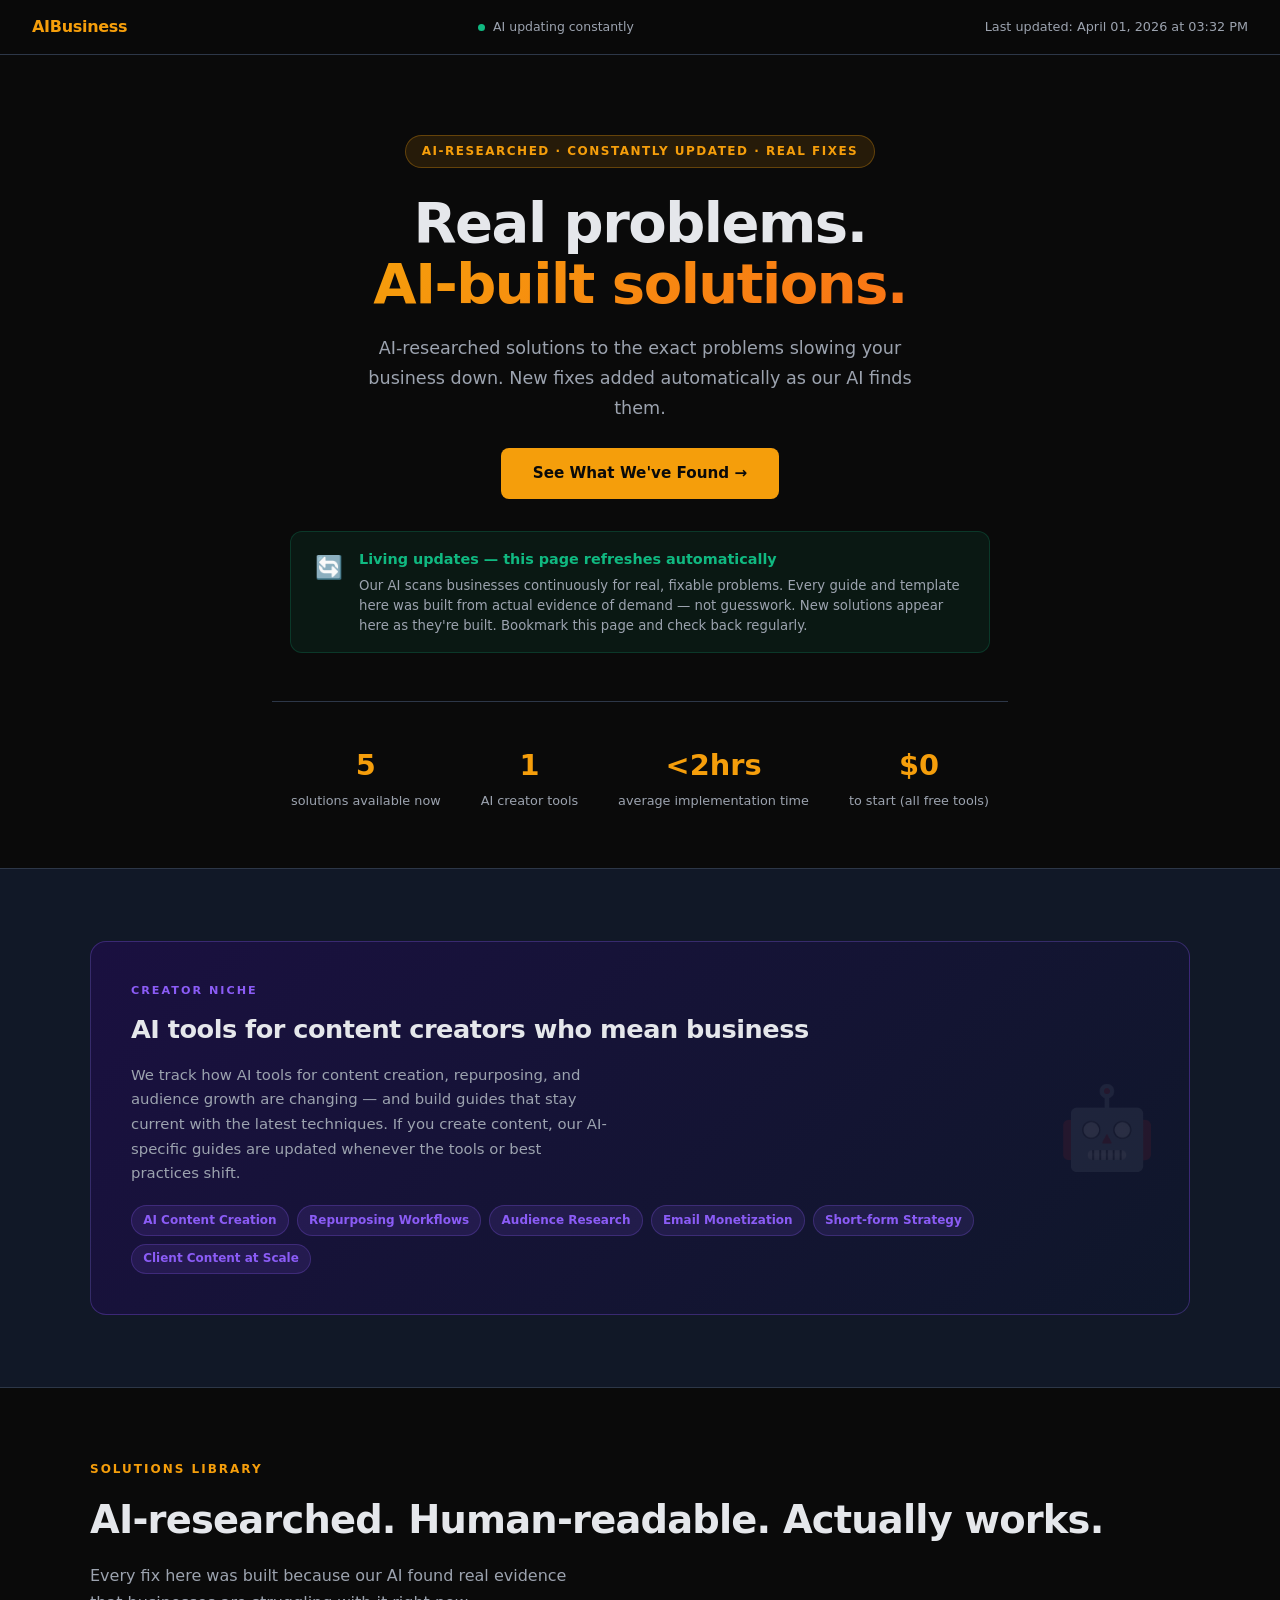
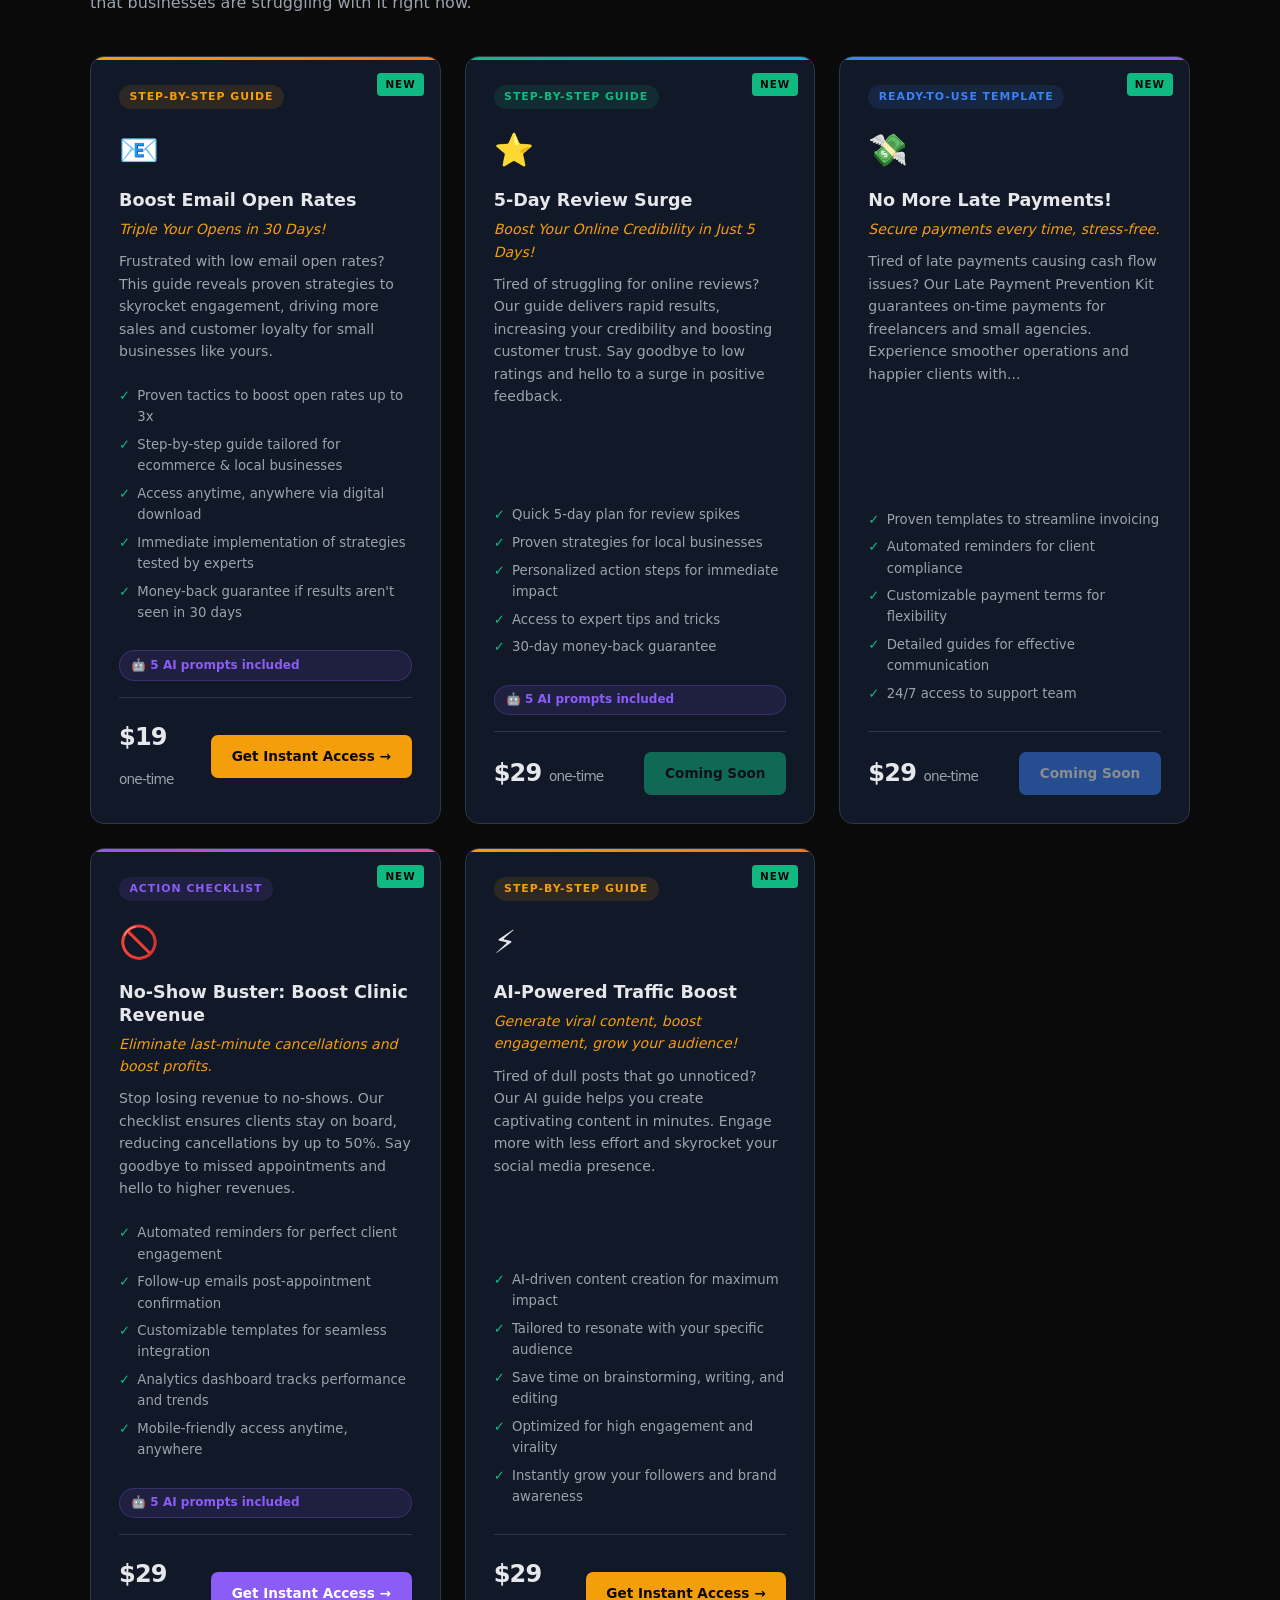
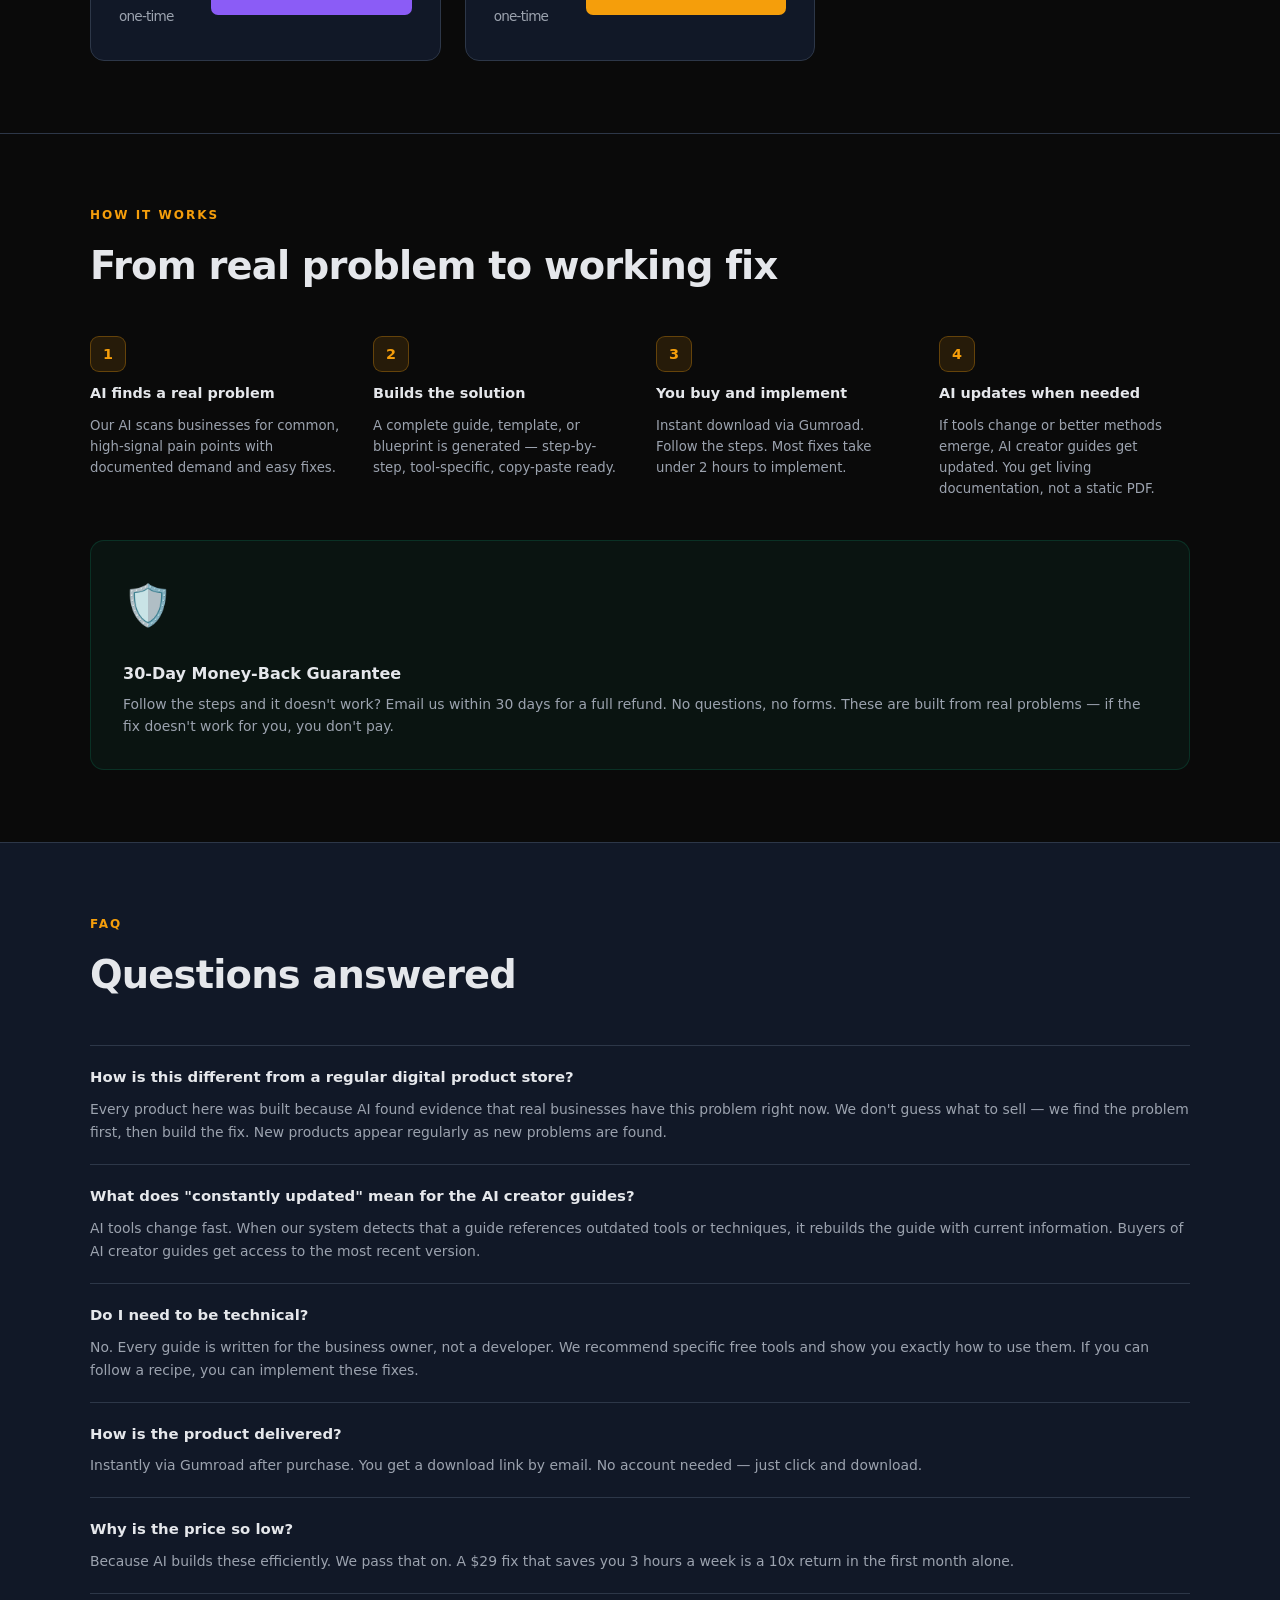
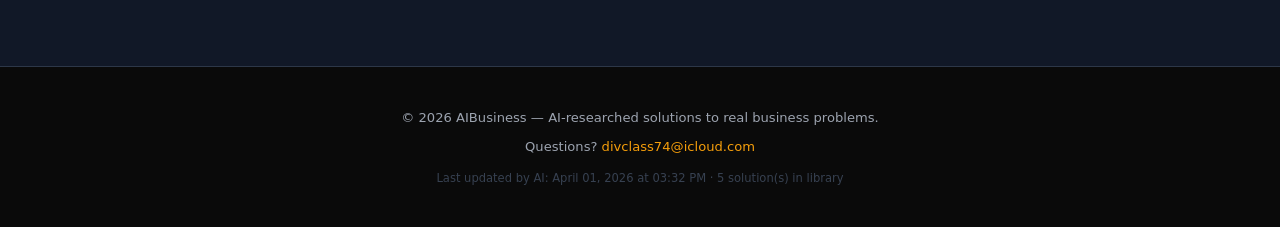
==== index.html @ dc050cac "live: 5 products ready for Gumroad + checkout pages + auto-cycle enabled" ====
<!DOCTYPE html>
<html lang="en">
<head>
  <meta charset="UTF-8" />
  <meta name="viewport" content="width=device-width, initial-scale=1.0" />
  <title>Quick Fixes for Real Business Problems</title>
  <meta name="description" content="AI-researched solutions to the exact problems slowing your business down" />
  <meta property="og:title" content="Quick Fixes for Real Business Problems" />
  <meta property="og:description" content="AI-researched solutions to the exact problems slowing your business down" />
  <style>
    *, *::before, *::after { box-sizing: border-box; margin: 0; padding: 0; }
    :root {
      --black:#0a0a0a; --dark:#111827; --mid:#1f2937; --border:#2d3748;
      --text:#e5e7eb; --muted:#9ca3af;
      --amber:#f59e0b; --amber-dark:#d97706;
      --green:#10b981; --blue:#3b82f6; --purple:#8b5cf6;
    }
    html { scroll-behavior: smooth; }
    body { font-family: -apple-system, BlinkMacSystemFont, 'Segoe UI', system-ui, sans-serif; background: var(--black); color: var(--text); line-height: 1.6; }

    /* NAV */
    nav { position:sticky; top:0; z-index:100; background:rgba(10,10,10,0.96); backdrop-filter:blur(12px); border-bottom:1px solid var(--border); padding:0.9rem 2rem; display:flex; align-items:center; justify-content:space-between; gap:1rem; }
    .nav-logo { font-weight:900; font-size:1rem; color:var(--amber); letter-spacing:-0.3px; }
    .nav-live { display:flex; align-items:center; gap:0.5rem; font-size:0.78rem; color:var(--muted); }
    .live-dot { width:7px; height:7px; border-radius:50%; background:var(--green); animation:pulse 2s infinite; }
    @keyframes pulse { 0%,100%{opacity:1} 50%{opacity:0.4} }
    .nav-right { font-size:0.8rem; color:var(--muted); }

    /* HERO */
    .hero { max-width:800px; margin:0 auto; padding:5rem 2rem 3.5rem; text-align:center; }
    .hero-eyebrow { display:inline-block; background:rgba(245,158,11,0.12); border:1px solid rgba(245,158,11,0.3); color:var(--amber); font-size:0.75rem; font-weight:700; letter-spacing:1.5px; text-transform:uppercase; padding:0.35rem 1rem; border-radius:100px; margin-bottom:1.5rem; }
    .hero h1 { font-size:clamp(2rem,5vw,3.5rem); font-weight:900; line-height:1.1; letter-spacing:-1.5px; margin-bottom:1.2rem; }
    .hero h1 span { background:linear-gradient(135deg,var(--amber),#f97316); -webkit-background-clip:text; -webkit-text-fill-color:transparent; background-clip:text; }
    .hero-sub { font-size:1.1rem; color:var(--muted); max-width:560px; margin:0 auto 1.5rem; line-height:1.7; }
    .hero-cta { display:inline-block; background:var(--amber); color:var(--black); font-weight:800; font-size:0.95rem; padding:0.85rem 2rem; border-radius:8px; text-decoration:none; transition:background 0.2s,transform 0.1s; margin-bottom:2rem; }
    .hero-cta:hover { background:var(--amber-dark); transform:translateY(-1px); }

    /* LIVE UPDATE BANNER */
    .live-banner { background:rgba(16,185,129,0.08); border:1px solid rgba(16,185,129,0.2); border-radius:12px; padding:1rem 1.5rem; max-width:700px; margin:0 auto 3rem; display:flex; align-items:flex-start; gap:1rem; text-align:left; }
    .live-banner-icon { font-size:1.4rem; flex-shrink:0; margin-top:2px; }
    .live-banner h4 { font-size:0.9rem; font-weight:700; color:var(--green); margin-bottom:0.3rem; }
    .live-banner p { font-size:0.83rem; color:var(--muted); line-height:1.5; }

    /* STATS */
    .stats-row { display:flex; justify-content:center; gap:2.5rem; padding-top:2.5rem; border-top:1px solid var(--border); flex-wrap:wrap; }
    .stat { text-align:center; }
    .stat-num { font-size:1.8rem; font-weight:900; color:var(--amber); }
    .stat-lbl { font-size:0.8rem; color:var(--muted); margin-top:0.2rem; }

    /* SECTIONS */
    section { padding:4.5rem 2rem; }
    .section-inner { max-width:1100px; margin:0 auto; }
    .section-label { font-size:0.75rem; font-weight:700; letter-spacing:2px; text-transform:uppercase; color:var(--amber); margin-bottom:0.6rem; }
    .section-title { font-size:clamp(1.6rem,3vw,2.4rem); font-weight:800; letter-spacing:-0.8px; margin-bottom:0.8rem; }
    .section-sub { color:var(--muted); font-size:1rem; max-width:500px; margin-bottom:2.5rem; line-height:1.65; }

    /* PRODUCTS */
    .products-grid { display:grid; grid-template-columns:repeat(auto-fill,minmax(300px,1fr)); gap:1.5rem; }
    .card { background:var(--dark); border:1px solid var(--border); border-radius:14px; padding:1.75rem; display:flex; flex-direction:column; transition:border-color 0.2s,transform 0.2s; position:relative; overflow:hidden; }
    .card::before { content:''; position:absolute; top:0; left:0; right:0; height:3px; }
    .card.amber::before { background:linear-gradient(90deg,var(--amber),#f97316); }
    .card.green::before  { background:linear-gradient(90deg,var(--green),#06b6d4); }
    .card.blue::before   { background:linear-gradient(90deg,var(--blue),var(--purple)); }
    .card.purple::before { background:linear-gradient(90deg,var(--purple),#ec4899); }
    .card:hover { border-color:rgba(245,158,11,0.35); transform:translateY(-2px); }
    .new-badge { position:absolute; top:1rem; right:1rem; background:var(--green); color:var(--black); font-size:0.65rem; font-weight:800; letter-spacing:1px; padding:0.2rem 0.5rem; border-radius:4px; }
    .prompt-chip { display:inline-block; background:rgba(139,92,246,0.12); border:1px solid rgba(139,92,246,0.25); color:var(--purple); font-size:0.75rem; font-weight:600; padding:0.3rem 0.7rem; border-radius:100px; margin-bottom:1rem; }
    .card-badge { display:inline-block; font-size:0.68rem; font-weight:700; letter-spacing:1px; text-transform:uppercase; padding:0.2rem 0.65rem; border-radius:100px; margin-bottom:1rem; width:fit-content; }
    .badge-amber { background:rgba(245,158,11,0.12); color:var(--amber); }
    .badge-green { background:rgba(16,185,129,0.12); color:var(--green); }
    .badge-blue  { background:rgba(59,130,246,0.12); color:var(--blue); }
    .badge-purple { background:rgba(139,92,246,0.12); color:var(--purple); }
    .card-icon { font-size:2rem; margin-bottom:0.8rem; }
    .card h3 { font-size:1.1rem; font-weight:800; margin-bottom:0.4rem; line-height:1.3; }
    .card-tagline { font-size:0.88rem; color:var(--amber); margin-bottom:0.6rem; font-weight:500; font-style:italic; }
    .card-desc { color:var(--muted); font-size:0.88rem; line-height:1.6; margin-bottom:1.2rem; flex-grow:1; }
    .card-features { list-style:none; margin-bottom:1.5rem; }
    .card-features li { font-size:0.83rem; color:var(--muted); padding:0.2rem 0; display:flex; align-items:flex-start; gap:0.45rem; }
    .card-features li::before { content:'✓'; color:var(--green); font-weight:700; flex-shrink:0; }
    .card-footer { display:flex; align-items:center; justify-content:space-between; gap:1rem; margin-top:auto; padding-top:1.25rem; border-top:1px solid var(--border); }
    .card-price { font-size:1.5rem; font-weight:900; letter-spacing:-0.8px; }
    .card-price span { font-size:0.85rem; font-weight:400; color:var(--muted); }
    .btn { display:inline-block; font-weight:700; font-size:0.85rem; padding:0.65rem 1.3rem; border-radius:7px; text-decoration:none; text-align:center; transition:all 0.2s; border:none; white-space:nowrap; cursor:pointer; }
    .btn-amber  { background:var(--amber);  color:var(--black); } .btn-amber:hover  { background:var(--amber-dark); transform:translateY(-1px); }
    .btn-green  { background:var(--green);  color:var(--black); } .btn-green:hover  { background:#059669; transform:translateY(-1px); }
    .btn-blue   { background:var(--blue);   color:#fff; }         .btn-blue:hover   { background:#2563eb; transform:translateY(-1px); }
    .btn-purple { background:var(--purple); color:#fff; }         .btn-purple:hover { background:#7c3aed; transform:translateY(-1px); }

    /* CREATOR SECTION */
    .creator-banner { background:linear-gradient(135deg,#1a1040,#0f172a); border:1px solid rgba(139,92,246,0.3); border-radius:16px; padding:2.5rem; position:relative; overflow:hidden; }
    .creator-banner::before { content:'🤖'; position:absolute; right:2rem; top:50%; transform:translateY(-50%); font-size:5rem; opacity:0.1; }
    .creator-eyebrow { font-size:0.7rem; font-weight:700; letter-spacing:2px; text-transform:uppercase; color:var(--purple); margin-bottom:0.6rem; }
    .creator-banner h2 { font-size:1.6rem; font-weight:800; letter-spacing:-0.5px; margin-bottom:0.8rem; }
    .creator-banner p { color:var(--muted); font-size:0.93rem; line-height:1.65; max-width:480px; }
    .creator-tags { display:flex; flex-wrap:wrap; gap:0.5rem; margin-top:1.2rem; }
    .creator-tag { background:rgba(139,92,246,0.12); border:1px solid rgba(139,92,246,0.25); color:var(--purple); font-size:0.75rem; font-weight:600; padding:0.3rem 0.7rem; border-radius:100px; }

    /* HOW IT WORKS */
    .steps { display:grid; grid-template-columns:repeat(auto-fit,minmax(200px,1fr)); gap:2rem; margin-top:2.5rem; }
    .step { display:flex; flex-direction:column; gap:0.6rem; }
    .step-num { width:36px; height:36px; border-radius:9px; background:rgba(245,158,11,0.12); border:1px solid rgba(245,158,11,0.3); color:var(--amber); font-weight:800; font-size:0.9rem; display:flex; align-items:center; justify-content:center; }
    .step h4 { font-size:0.9rem; font-weight:700; }
    .step p { font-size:0.83rem; color:var(--muted); line-height:1.6; }

    /* GUARANTEE */
    .guarantee { background:rgba(16,185,129,0.06); border:1px solid rgba(16,185,129,0.18); border-radius:14px; padding:2rem; display:flex; gap:1.5rem; align-items:flex-start; flex-wrap:wrap; margin-top:2.5rem; }
    .guarantee-icon { font-size:2.5rem; flex-shrink:0; }
    .guarantee h3 { font-size:1rem; font-weight:800; margin-bottom:0.4rem; }
    .guarantee p { color:var(--muted); font-size:0.87rem; line-height:1.6; }

    /* FAQ */
    .faq { margin-top:2.5rem; }
    .faq-item { border-bottom:1px solid var(--border); padding:1.25rem 0; }
    .faq-item:first-child { border-top:1px solid var(--border); }
    .faq-q { font-weight:700; font-size:0.93rem; margin-bottom:0.5rem; }
    .faq-a { color:var(--muted); font-size:0.87rem; line-height:1.65; }

    .divider { border:none; border-top:1px solid var(--border); margin:0; }
    footer { border-top:1px solid var(--border); padding:2.5rem 2rem; text-align:center; color:var(--muted); font-size:0.82rem; }
    .empty-state { color:var(--muted); text-align:center; padding:4rem 0; font-size:0.95rem; }

    @media (max-width:640px) {
      nav { padding:0.9rem 1rem; } .nav-right { display:none; }
      .hero { padding:3.5rem 1.25rem 2.5rem; } section { padding:3rem 1.25rem; }
      .stats-row { gap:1.5rem; } .live-banner { flex-direction:column; gap:0.5rem; }
    }
  </style>
</head>
<body>

<nav>
  <div class="nav-logo">AIBusiness</div>
  <div class="nav-live">
    <div class="live-dot"></div>
    AI updating constantly
  </div>
  <div class="nav-right">Last updated: April 01, 2026 at 03:32 PM</div>
</nav>

<div class="hero">
  <div class="hero-eyebrow">AI-researched · Constantly updated · Real fixes</div>
  <h1>Real problems.<br /><span>AI-built solutions.</span></h1>
  <p class="hero-sub">AI-researched solutions to the exact problems slowing your business down. New fixes added automatically as our AI finds them.</p>
  <a href="#products" class="hero-cta">See What We've Found →</a>

  <div class="live-banner">
    <div class="live-banner-icon">🔄</div>
    <div>
      <h4>Living updates — this page refreshes automatically</h4>
      <p>Our AI scans businesses continuously for real, fixable problems. Every guide and template here was built from actual evidence of demand — not guesswork. New solutions appear here as they're built. Bookmark this page and check back regularly.</p>
    </div>
  </div>

  <div class="stats-row">
    <div class="stat"><div class="stat-num">5</div><div class="stat-lbl">solutions available now</div></div>
    <div class="stat"><div class="stat-num">1</div><div class="stat-lbl">AI creator tools</div></div>
    <div class="stat"><div class="stat-num">&lt;2hrs</div><div class="stat-lbl">average implementation time</div></div>
    <div class="stat"><div class="stat-num">$0</div><div class="stat-lbl">to start (all free tools)</div></div>
  </div>
</div>

<hr class="divider" />

<!-- CREATOR SPOTLIGHT -->
<section style="background:var(--dark);">
  <div class="section-inner">
    <div class="creator-banner">
      <div class="creator-eyebrow">Creator Niche</div>
      <h2>AI tools for content creators who mean business</h2>
      <p>We track how AI tools for content creation, repurposing, and audience growth are changing — and build guides that stay current with the latest techniques. If you create content, our AI-specific guides are updated whenever the tools or best practices shift.</p>
      <div class="creator-tags">
        <span class="creator-tag">AI Content Creation</span>
        <span class="creator-tag">Repurposing Workflows</span>
        <span class="creator-tag">Audience Research</span>
        <span class="creator-tag">Email Monetization</span>
        <span class="creator-tag">Short-form Strategy</span>
        <span class="creator-tag">Client Content at Scale</span>
      </div>
    </div>
  </div>
</section>

<hr class="divider" />

<section id="products">
  <div class="section-inner">
    <div class="section-label">Solutions Library</div>
    <h2 class="section-title">AI-researched. Human-readable. Actually works.</h2>
    <p class="section-sub">Every fix here was built because our AI found real evidence that businesses are struggling with it right now.</p>
    <div class="products-grid">

      <div class="card amber">
        <span class="new-badge">NEW</span>
        <div class="card-badge badge-amber">Step-by-Step Guide</div>
        <div class="card-icon">📧</div>
        <h3>Boost Email Open Rates</h3>
        <p class="card-tagline">Triple Your Opens in 30 Days!</p>
        <p class="card-desc">Frustrated with low email open rates? This guide reveals proven strategies to skyrocket engagement, driving more sales and customer loyalty for small businesses like yours.</p>
        <ul class="card-features">
            <li>Proven tactics to boost open rates up to 3x</li>
            <li>Step-by-step guide tailored for ecommerce & local businesses</li>
            <li>Access anytime, anywhere via digital download</li>
            <li>Immediate implementation of strategies tested by experts</li>
            <li>Money-back guarantee if results aren't seen in 30 days</li>
        </ul>
        <span class="prompt-chip">🤖 5 AI prompts included</span>
        <div class="card-footer">
          <div class="card-price">$19 <span>one-time</span></div>
          <a href="https://divclass.gumroad.com/l/boost-email-open-rates" class="btn btn-amber" target="_blank" rel="noopener">Get Instant Access →</a>
        </div>
      </div>
      <div class="card green">
        <span class="new-badge">NEW</span>
        <div class="card-badge badge-green">Step-by-Step Guide</div>
        <div class="card-icon">⭐</div>
        <h3>5-Day Review Surge</h3>
        <p class="card-tagline">Boost Your Online Credibility in Just 5 Days!</p>
        <p class="card-desc">Tired of struggling for online reviews? Our guide delivers rapid results, increasing your credibility and boosting customer trust. Say goodbye to low ratings and hello to a surge in positive feedback.</p>
        <ul class="card-features">
            <li>Quick 5-day plan for review spikes</li>
            <li>Proven strategies for local businesses</li>
            <li>Personalized action steps for immediate impact</li>
            <li>Access to expert tips and tricks</li>
            <li>30-day money-back guarantee</li>
        </ul>
        <span class="prompt-chip">🤖 5 AI prompts included</span>
        <div class="card-footer">
          <div class="card-price">$29 <span>one-time</span></div>
          <a href="#" class="btn btn-green" style="opacity:0.5;pointer-events:none;cursor:default;" target="_blank" rel="noopener">Coming Soon</a>
        </div>
      </div>
      <div class="card blue">
        <span class="new-badge">NEW</span>
        <div class="card-badge badge-blue">Ready-to-Use Template</div>
        <div class="card-icon">💸</div>
        <h3>No More Late Payments!</h3>
        <p class="card-tagline">Secure payments every time, stress-free.</p>
        <p class="card-desc">Tired of late payments causing cash flow issues? Our Late Payment Prevention Kit guarantees on-time payments for freelancers and small agencies. Experience smoother operations and happier clients with...</p>
        <ul class="card-features">
            <li>Proven templates to streamline invoicing</li>
            <li>Automated reminders for client compliance</li>
            <li>Customizable payment terms for flexibility</li>
            <li>Detailed guides for effective communication</li>
            <li>24/7 access to support team</li>
        </ul>
        
        <div class="card-footer">
          <div class="card-price">$29 <span>one-time</span></div>
          <a href="#" class="btn btn-blue" style="opacity:0.5;pointer-events:none;cursor:default;" target="_blank" rel="noopener">Coming Soon</a>
        </div>
      </div>
      <div class="card purple">
        <span class="new-badge">NEW</span>
        <div class="card-badge badge-purple">Action Checklist</div>
        <div class="card-icon">🚫</div>
        <h3>No-Show Buster: Boost Clinic Revenue</h3>
        <p class="card-tagline">Eliminate last-minute cancellations and boost profits.</p>
        <p class="card-desc">Stop losing revenue to no-shows. Our checklist ensures clients stay on board, reducing cancellations by up to 50%. Say goodbye to missed appointments and hello to higher revenues.</p>
        <ul class="card-features">
            <li>Automated reminders for perfect client engagement</li>
            <li>Follow-up emails post-appointment confirmation</li>
            <li>Customizable templates for seamless integration</li>
            <li>Analytics dashboard tracks performance and trends</li>
            <li>Mobile-friendly access anytime, anywhere</li>
        </ul>
        <span class="prompt-chip">🤖 5 AI prompts included</span>
        <div class="card-footer">
          <div class="card-price">$29 <span>one-time</span></div>
          <a href="https://divclass.gumroad.com/l/no-show-buster-boost-clinic-revenue" class="btn btn-purple" target="_blank" rel="noopener">Get Instant Access →</a>
        </div>
      </div>
      <div class="card amber">
        <span class="new-badge">NEW</span>
        <div class="card-badge badge-amber">Step-by-Step Guide</div>
        <div class="card-icon">⚡</div>
        <h3>AI-Powered Traffic Boost</h3>
        <p class="card-tagline">Generate viral content, boost engagement, grow your audience!</p>
        <p class="card-desc">Tired of dull posts that go unnoticed? Our AI guide helps you create captivating content in minutes. Engage more with less effort and skyrocket your social media presence.</p>
        <ul class="card-features">
            <li>AI-driven content creation for maximum impact</li>
            <li>Tailored to resonate with your specific audience</li>
            <li>Save time on brainstorming, writing, and editing</li>
            <li>Optimized for high engagement and virality</li>
            <li>Instantly grow your followers and brand awareness</li>
        </ul>
        
        <div class="card-footer">
          <div class="card-price">$29 <span>one-time</span></div>
          <a href="https://divclass.gumroad.com/l/ai-powered-traffic-boost" class="btn btn-amber" target="_blank" rel="noopener">Get Instant Access →</a>
        </div>
      </div>
    </div>
  </div>
</section>

<hr class="divider" />

<section>
  <div class="section-inner">
    <div class="section-label">How It Works</div>
    <h2 class="section-title">From real problem to working fix</h2>
    <div class="steps">
      <div class="step"><div class="step-num">1</div><h4>AI finds a real problem</h4><p>Our AI scans businesses for common, high-signal pain points with documented demand and easy fixes.</p></div>
      <div class="step"><div class="step-num">2</div><h4>Builds the solution</h4><p>A complete guide, template, or blueprint is generated — step-by-step, tool-specific, copy-paste ready.</p></div>
      <div class="step"><div class="step-num">3</div><h4>You buy and implement</h4><p>Instant download via Gumroad. Follow the steps. Most fixes take under 2 hours to implement.</p></div>
      <div class="step"><div class="step-num">4</div><h4>AI updates when needed</h4><p>If tools change or better methods emerge, AI creator guides get updated. You get living documentation, not a static PDF.</p></div>
    </div>
    <div class="guarantee">
      <div class="guarantee-icon">🛡️</div>
      <div>
        <h3>30-Day Money-Back Guarantee</h3>
        <p>Follow the steps and it doesn't work? Email us within 30 days for a full refund. No questions, no forms. These are built from real problems — if the fix doesn't work for you, you don't pay.</p>
      </div>
    </div>
  </div>
</section>

<hr class="divider" />

<section id="faq" style="background:var(--dark);">
  <div class="section-inner">
    <div class="section-label">FAQ</div>
    <h2 class="section-title">Questions answered</h2>
    <div class="faq">
      <div class="faq-item"><div class="faq-q">How is this different from a regular digital product store?</div><div class="faq-a">Every product here was built because AI found evidence that real businesses have this problem right now. We don't guess what to sell — we find the problem first, then build the fix. New products appear regularly as new problems are found.</div></div>
      <div class="faq-item"><div class="faq-q">What does "constantly updated" mean for the AI creator guides?</div><div class="faq-a">AI tools change fast. When our system detects that a guide references outdated tools or techniques, it rebuilds the guide with current information. Buyers of AI creator guides get access to the most recent version.</div></div>
      <div class="faq-item"><div class="faq-q">Do I need to be technical?</div><div class="faq-a">No. Every guide is written for the business owner, not a developer. We recommend specific free tools and show you exactly how to use them. If you can follow a recipe, you can implement these fixes.</div></div>
      <div class="faq-item"><div class="faq-q">How is the product delivered?</div><div class="faq-a">Instantly via Gumroad after purchase. You get a download link by email. No account needed — just click and download.</div></div>
      <div class="faq-item"><div class="faq-q">Why is the price so low?</div><div class="faq-a">Because AI builds these efficiently. We pass that on. A $29 fix that saves you 3 hours a week is a 10x return in the first month alone.</div></div>
    </div>
  </div>
</section>

<footer>
  <p>© 2026 AIBusiness — AI-researched solutions to real business problems.</p>
  <p style="margin-top:0.5rem;">Questions? <a href="mailto:divclass74@icloud.com" style="color:var(--amber);text-decoration:none;">divclass74@icloud.com</a></p>
  <p style="margin-top:0.75rem; font-size:0.72rem; color:#374151;">Last updated by AI: April 01, 2026 at 03:32 PM · 5 solution(s) in library</p>
</footer>

</body>
</html>
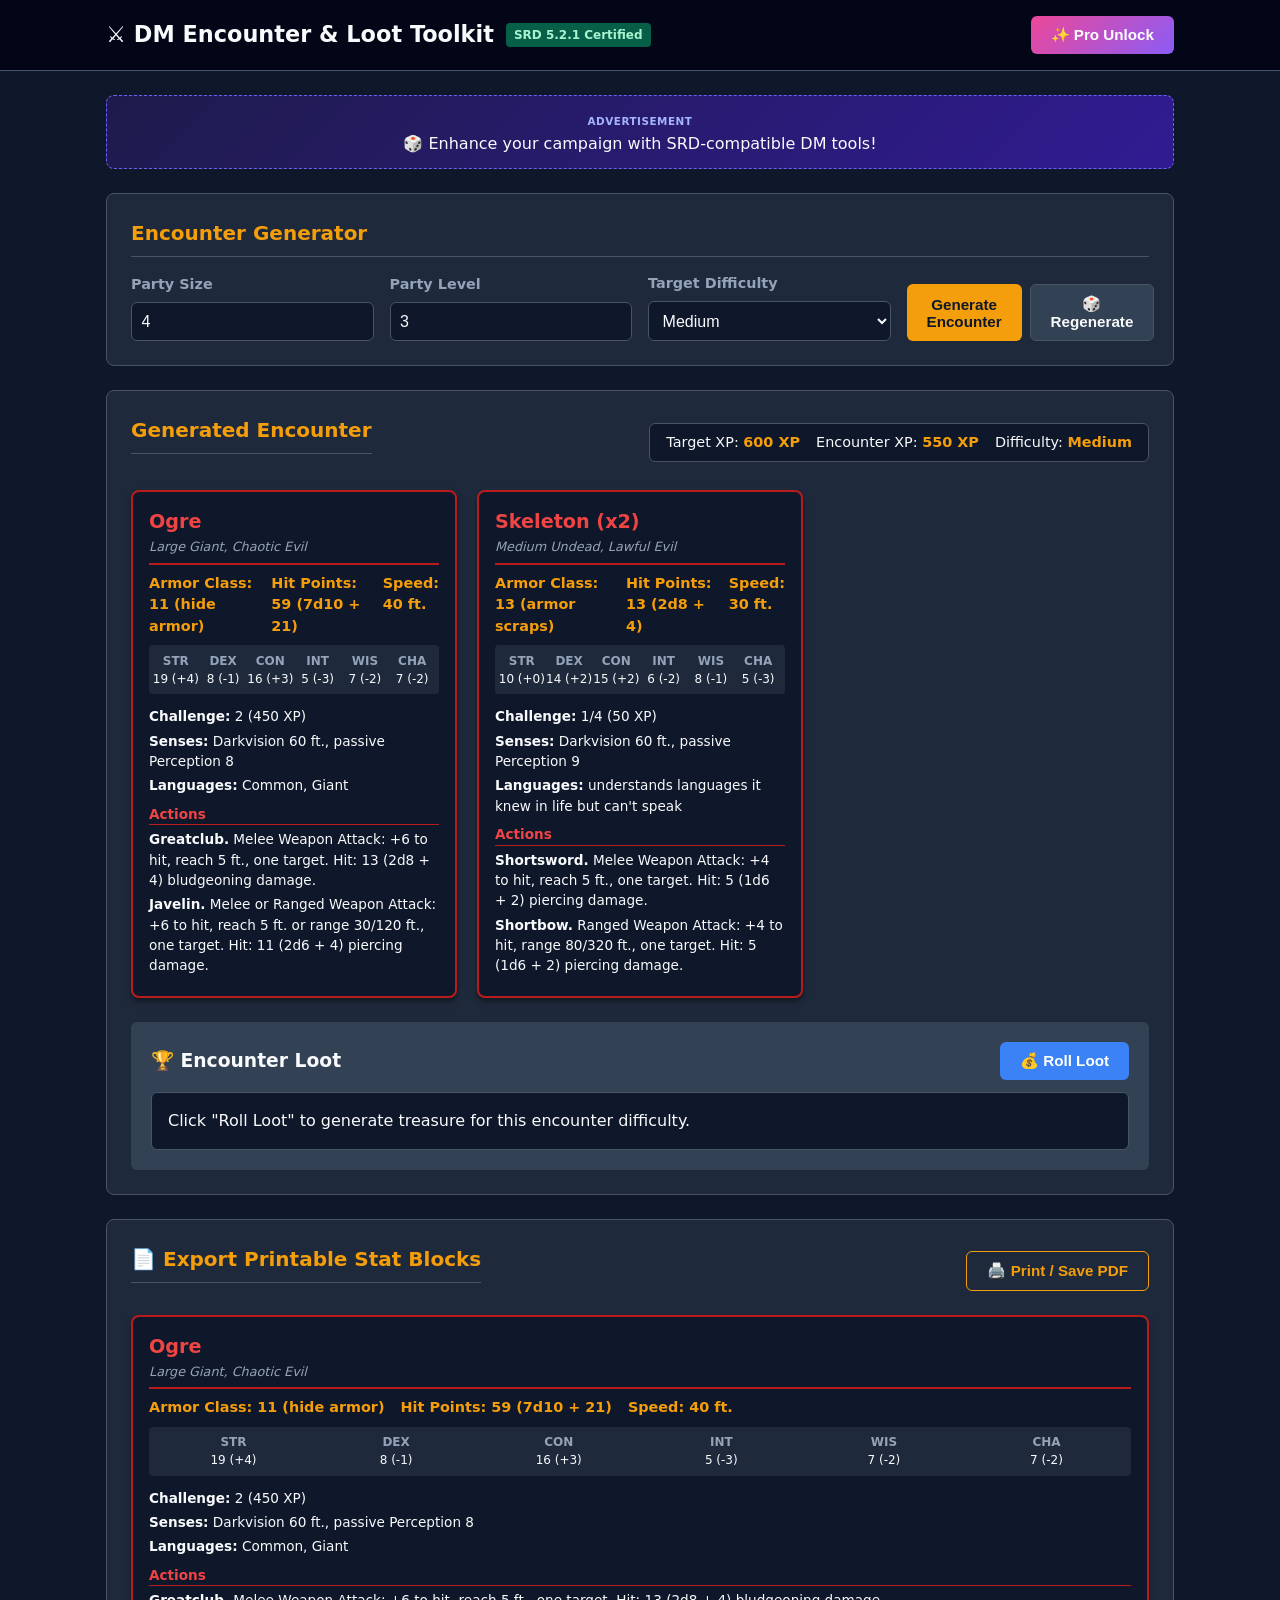
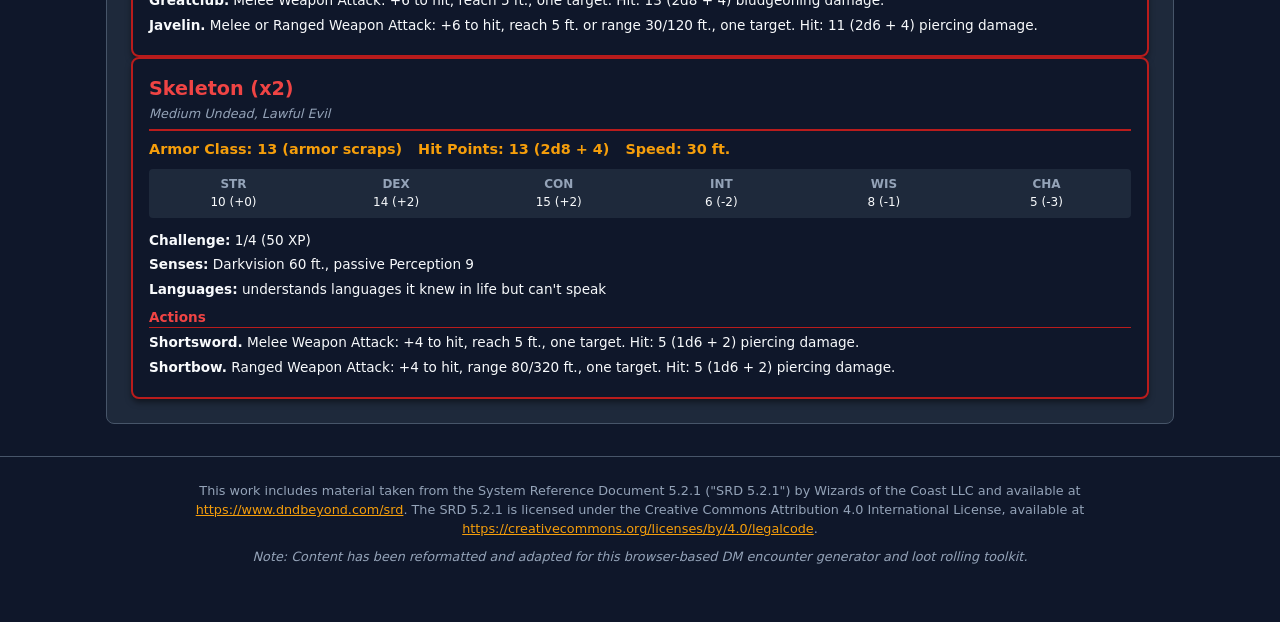
==== commit 03cce820: "feat: implement DM Encounter & Loot Toolkit with SRD 5.2.1 data - Implement party XP budget encounte" ====
--- a/index.html
+++ b/index.html
@@ -1,341 +1,140 @@
 <!DOCTYPE html>
 <html lang="en">
 <head>
-  <meta charset="UTF-8" />
-  <meta name="viewport" content="width=device-width, initial-scale=1.0" />
-  <title>Quick Fixes for Real Business Problems</title>
-  <meta name="description" content="AI-researched solutions to the exact problems slowing your business down" />
-  <meta property="og:title" content="Quick Fixes for Real Business Problems" />
-  <meta property="og:description" content="AI-researched solutions to the exact problems slowing your business down" />
-  <style>
-    *, *::before, *::after { box-sizing: border-box; margin: 0; padding: 0; }
-    :root {
-      --black:#0a0a0a; --dark:#111827; --mid:#1f2937; --border:#2d3748;
-      --text:#e5e7eb; --muted:#9ca3af;
-      --amber:#f59e0b; --amber-dark:#d97706;
-      --green:#10b981; --blue:#3b82f6; --purple:#8b5cf6;
-    }
-    html { scroll-behavior: smooth; }
-    body { font-family: -apple-system, BlinkMacSystemFont, 'Segoe UI', system-ui, sans-serif; background: var(--black); color: var(--text); line-height: 1.6; }
-
-    /* NAV */
-    nav { position:sticky; top:0; z-index:100; background:rgba(10,10,10,0.96); backdrop-filter:blur(12px); border-bottom:1px solid var(--border); padding:0.9rem 2rem; display:flex; align-items:center; justify-content:space-between; gap:1rem; }
-    .nav-logo { font-weight:900; font-size:1rem; color:var(--amber); letter-spacing:-0.3px; }
-    .nav-live { display:flex; align-items:center; gap:0.5rem; font-size:0.78rem; color:var(--muted); }
-    .live-dot { width:7px; height:7px; border-radius:50%; background:var(--green); animation:pulse 2s infinite; }
-    @keyframes pulse { 0%,100%{opacity:1} 50%{opacity:0.4} }
-    .nav-right { font-size:0.8rem; color:var(--muted); }
-
-    /* HERO */
-    .hero { max-width:800px; margin:0 auto; padding:5rem 2rem 3.5rem; text-align:center; }
-    .hero-eyebrow { display:inline-block; background:rgba(245,158,11,0.12); border:1px solid rgba(245,158,11,0.3); color:var(--amber); font-size:0.75rem; font-weight:700; letter-spacing:1.5px; text-transform:uppercase; padding:0.35rem 1rem; border-radius:100px; margin-bottom:1.5rem; }
-    .hero h1 { font-size:clamp(2rem,5vw,3.5rem); font-weight:900; line-height:1.1; letter-spacing:-1.5px; margin-bottom:1.2rem; }
-    .hero h1 span { background:linear-gradient(135deg,var(--amber),#f97316); -webkit-background-clip:text; -webkit-text-fill-color:transparent; background-clip:text; }
-    .hero-sub { font-size:1.1rem; color:var(--muted); max-width:560px; margin:0 auto 1.5rem; line-height:1.7; }
-    .hero-cta { display:inline-block; background:var(--amber); color:var(--black); font-weight:800; font-size:0.95rem; padding:0.85rem 2rem; border-radius:8px; text-decoration:none; transition:background 0.2s,transform 0.1s; margin-bottom:2rem; }
-    .hero-cta:hover { background:var(--amber-dark); transform:translateY(-1px); }
-
-    /* LIVE UPDATE BANNER */
-    .live-banner { background:rgba(16,185,129,0.08); border:1px solid rgba(16,185,129,0.2); border-radius:12px; padding:1rem 1.5rem; max-width:700px; margin:0 auto 3rem; display:flex; align-items:flex-start; gap:1rem; text-align:left; }
-    .live-banner-icon { font-size:1.4rem; flex-shrink:0; margin-top:2px; }
-    .live-banner h4 { font-size:0.9rem; font-weight:700; color:var(--green); margin-bottom:0.3rem; }
-    .live-banner p { font-size:0.83rem; color:var(--muted); line-height:1.5; }
-
-    /* STATS */
-    .stats-row { display:flex; justify-content:center; gap:2.5rem; padding-top:2.5rem; border-top:1px solid var(--border); flex-wrap:wrap; }
-    .stat { text-align:center; }
-    .stat-num { font-size:1.8rem; font-weight:900; color:var(--amber); }
-    .stat-lbl { font-size:0.8rem; color:var(--muted); margin-top:0.2rem; }
-
-    /* SECTIONS */
-    section { padding:4.5rem 2rem; }
-    .section-inner { max-width:1100px; margin:0 auto; }
-    .section-label { font-size:0.75rem; font-weight:700; letter-spacing:2px; text-transform:uppercase; color:var(--amber); margin-bottom:0.6rem; }
-    .section-title { font-size:clamp(1.6rem,3vw,2.4rem); font-weight:800; letter-spacing:-0.8px; margin-bottom:0.8rem; }
-    .section-sub { color:var(--muted); font-size:1rem; max-width:500px; margin-bottom:2.5rem; line-height:1.65; }
-
-    /* PRODUCTS */
-    .products-grid { display:grid; grid-template-columns:repeat(auto-fill,minmax(300px,1fr)); gap:1.5rem; }
-    .card { background:var(--dark); border:1px solid var(--border); border-radius:14px; padding:1.75rem; display:flex; flex-direction:column; transition:border-color 0.2s,transform 0.2s; position:relative; overflow:hidden; }
-    .card::before { content:''; position:absolute; top:0; left:0; right:0; height:3px; }
-    .card.amber::before { background:linear-gradient(90deg,var(--amber),#f97316); }
-    .card.green::before  { background:linear-gradient(90deg,var(--green),#06b6d4); }
-    .card.blue::before   { background:linear-gradient(90deg,var(--blue),var(--purple)); }
-    .card.purple::before { background:linear-gradient(90deg,var(--purple),#ec4899); }
-    .card:hover { border-color:rgba(245,158,11,0.35); transform:translateY(-2px); }
-    .new-badge { position:absolute; top:1rem; right:1rem; background:var(--green); color:var(--black); font-size:0.65rem; font-weight:800; letter-spacing:1px; padding:0.2rem 0.5rem; border-radius:4px; }
-    .prompt-chip { display:inline-block; background:rgba(139,92,246,0.12); border:1px solid rgba(139,92,246,0.25); color:var(--purple); font-size:0.75rem; font-weight:600; padding:0.3rem 0.7rem; border-radius:100px; margin-bottom:1rem; }
-    .card-badge { display:inline-block; font-size:0.68rem; font-weight:700; letter-spacing:1px; text-transform:uppercase; padding:0.2rem 0.65rem; border-radius:100px; margin-bottom:1rem; width:fit-content; }
-    .badge-amber { background:rgba(245,158,11,0.12); color:var(--amber); }
-    .badge-green { background:rgba(16,185,129,0.12); color:var(--green); }
-    .badge-blue  { background:rgba(59,130,246,0.12); color:var(--blue); }
-    .badge-purple { background:rgba(139,92,246,0.12); color:var(--purple); }
-    .card-icon { font-size:2rem; margin-bottom:0.8rem; }
-    .card h3 { font-size:1.1rem; font-weight:800; margin-bottom:0.4rem; line-height:1.3; }
-    .card-tagline { font-size:0.88rem; color:var(--amber); margin-bottom:0.6rem; font-weight:500; font-style:italic; }
-    .card-desc { color:var(--muted); font-size:0.88rem; line-height:1.6; margin-bottom:1.2rem; flex-grow:1; }
-    .card-features { list-style:none; margin-bottom:1.5rem; }
-    .card-features li { font-size:0.83rem; color:var(--muted); padding:0.2rem 0; display:flex; align-items:flex-start; gap:0.45rem; }
-    .card-features li::before { content:'✓'; color:var(--green); font-weight:700; flex-shrink:0; }
-    .card-footer { display:flex; align-items:center; justify-content:space-between; gap:1rem; margin-top:auto; padding-top:1.25rem; border-top:1px solid var(--border); }
-    .card-price { font-size:1.5rem; font-weight:900; letter-spacing:-0.8px; }
-    .card-price span { font-size:0.85rem; font-weight:400; color:var(--muted); }
-    .btn { display:inline-block; font-weight:700; font-size:0.85rem; padding:0.65rem 1.3rem; border-radius:7px; text-decoration:none; text-align:center; transition:all 0.2s; border:none; white-space:nowrap; cursor:pointer; }
-    .btn-amber  { background:var(--amber);  color:var(--black); } .btn-amber:hover  { background:var(--amber-dark); transform:translateY(-1px); }
-    .btn-green  { background:var(--green);  color:var(--black); } .btn-green:hover  { background:#059669; transform:translateY(-1px); }
-    .btn-blue   { background:var(--blue);   color:#fff; }         .btn-blue:hover   { background:#2563eb; transform:translateY(-1px); }
-    .btn-purple { background:var(--purple); color:#fff; }         .btn-purple:hover { background:#7c3aed; transform:translateY(-1px); }
-
-    /* CREATOR SECTION */
-    .creator-banner { background:linear-gradient(135deg,#1a1040,#0f172a); border:1px solid rgba(139,92,246,0.3); border-radius:16px; padding:2.5rem; position:relative; overflow:hidden; }
-    .creator-banner::before { content:'🤖'; position:absolute; right:2rem; top:50%; transform:translateY(-50%); font-size:5rem; opacity:0.1; }
-    .creator-eyebrow { font-size:0.7rem; font-weight:700; letter-spacing:2px; text-transform:uppercase; color:var(--purple); margin-bottom:0.6rem; }
-    .creator-banner h2 { font-size:1.6rem; font-weight:800; letter-spacing:-0.5px; margin-bottom:0.8rem; }
-    .creator-banner p { color:var(--muted); font-size:0.93rem; line-height:1.65; max-width:480px; }
-    .creator-tags { display:flex; flex-wrap:wrap; gap:0.5rem; margin-top:1.2rem; }
-    .creator-tag { background:rgba(139,92,246,0.12); border:1px solid rgba(139,92,246,0.25); color:var(--purple); font-size:0.75rem; font-weight:600; padding:0.3rem 0.7rem; border-radius:100px; }
-
-    /* HOW IT WORKS */
-    .steps { display:grid; grid-template-columns:repeat(auto-fit,minmax(200px,1fr)); gap:2rem; margin-top:2.5rem; }
-    .step { display:flex; flex-direction:column; gap:0.6rem; }
-    .step-num { width:36px; height:36px; border-radius:9px; background:rgba(245,158,11,0.12); border:1px solid rgba(245,158,11,0.3); color:var(--amber); font-weight:800; font-size:0.9rem; display:flex; align-items:center; justify-content:center; }
-    .step h4 { font-size:0.9rem; font-weight:700; }
-    .step p { font-size:0.83rem; color:var(--muted); line-height:1.6; }
-
-    /* GUARANTEE */
-    .guarantee { background:rgba(16,185,129,0.06); border:1px solid rgba(16,185,129,0.18); border-radius:14px; padding:2rem; display:flex; gap:1.5rem; align-items:flex-start; flex-wrap:wrap; margin-top:2.5rem; }
-    .guarantee-icon { font-size:2.5rem; flex-shrink:0; }
-    .guarantee h3 { font-size:1rem; font-weight:800; margin-bottom:0.4rem; }
-    .guarantee p { color:var(--muted); font-size:0.87rem; line-height:1.6; }
-
-    /* FAQ */
-    .faq { margin-top:2.5rem; }
-    .faq-item { border-bottom:1px solid var(--border); padding:1.25rem 0; }
-    .faq-item:first-child { border-top:1px solid var(--border); }
-    .faq-q { font-weight:700; font-size:0.93rem; margin-bottom:0.5rem; }
-    .faq-a { color:var(--muted); font-size:0.87rem; line-height:1.65; }
-
-    .divider { border:none; border-top:1px solid var(--border); margin:0; }
-    footer { border-top:1px solid var(--border); padding:2.5rem 2rem; text-align:center; color:var(--muted); font-size:0.82rem; }
-    .empty-state { color:var(--muted); text-align:center; padding:4rem 0; font-size:0.95rem; }
-
-    @media (max-width:640px) {
-      nav { padding:0.9rem 1rem; } .nav-right { display:none; }
-      .hero { padding:3.5rem 1.25rem 2.5rem; } section { padding:3rem 1.25rem; }
-      .stats-row { gap:1.5rem; } .live-banner { flex-direction:column; gap:0.5rem; }
-    }
-  </style>
+  <meta charset="UTF-8">
+  <meta name="viewport" content="width=device-width, initial-scale=1.0">
+  <title>DM Encounter & Loot Toolkit (D&D 5e SRD 5.2.1)</title>
+  <link rel="stylesheet" href="styles.css">
 </head>
 <body>
+  <header class="app-header">
+    <div class="container header-container">
+      <div class="brand">
+        <h1>⚔️ DM Encounter & Loot Toolkit</h1>
+        <span class="badge-srd">SRD 5.2.1 Certified</span>
+      </div>
+      <button id="pro-modal-btn" class="btn btn-pro">✨ Pro Unlock</button>
+    </div>
+  </header>
 
-<nav>
-  <div class="nav-logo">AIBusiness</div>
-  <div class="nav-live">
-    <div class="live-dot"></div>
-    AI updating constantly
-  </div>
-  <div class="nav-right">Last updated: April 01, 2026 at 03:32 PM</div>
-</nav>
+  <main class="container main-content">
+    <!-- Ad Banner Placeholder -->
+    <div class="ad-banner" id="ad-banner">
+      <span class="ad-label">ADVERTISEMENT</span>
+      <p>🎲 Enhance your campaign with SRD-compatible DM tools!</p>
+    </div>
 
-<div class="hero">
-  <div class="hero-eyebrow">AI-researched · Constantly updated · Real fixes</div>
-  <h1>Real problems.<br /><span>AI-built solutions.</span></h1>
-  <p class="hero-sub">AI-researched solutions to the exact problems slowing your business down. New fixes added automatically as our AI finds them.</p>
-  <a href="#products" class="hero-cta">See What We've Found →</a>
+    <!-- Generator Control Panel -->
+    <section class="card control-panel">
+      <h2>Encounter Generator</h2>
+      <div class="form-grid">
+        <div class="form-group">
+          <label for="party-size">Party Size</label>
+          <input type="number" id="party-size" min="1" max="10" value="4">
+          <small id="pro-party-note" class="pro-note hidden">⭐ Pro Active: Unlocked party sizes up to 20!</small>
+        </div>
 
-  <div class="live-banner">
-    <div class="live-banner-icon">🔄</div>
-    <div>
-      <h4>Living updates — this page refreshes automatically</h4>
-      <p>Our AI scans businesses continuously for real, fixable problems. Every guide and template here was built from actual evidence of demand — not guesswork. New solutions appear here as they're built. Bookmark this page and check back regularly.</p>
+        <div class="form-group">
+          <label for="party-level">Party Level</label>
+          <input type="number" id="party-level" min="1" max="20" value="3">
+        </div>
+
+        <div class="form-group">
+          <label for="difficulty">Target Difficulty</label>
+          <select id="difficulty">
+            <option value="easy">Easy</option>
+            <option value="medium" selected>Medium</option>
+            <option value="hard">Hard</option>
+            <option value="deadly">Deadly</option>
+          </select>
+        </div>
+
+        <div class="form-group btn-group">
+          <button id="generate-btn" class="btn btn-primary">Generate Encounter</button>
+          <button id="regenerate-btn" class="btn btn-secondary">🎲 Regenerate</button>
+        </div>
+      </div>
+    </section>
+
+    <!-- Encounter Results Section -->
+    <section class="card results-panel" id="encounter-results">
+      <div class="results-header">
+        <h2>Generated Encounter</h2>
+        <div class="encounter-summary" id="encounter-summary">
+          <!-- Dynamically populated -->
+        </div>
+      </div>
+
+      <div class="monster-grid" id="monster-grid">
+        <!-- Monster Stat Cards Populated Here -->
+      </div>
+
+      <!-- Loot Generator Section -->
+      <div class="loot-section card-sub" id="loot-section">
+        <div class="loot-header">
+          <h3>🏆 Encounter Loot</h3>
+          <button id="roll-loot-btn" class="btn btn-accent">💰 Roll Loot</button>
+        </div>
+        <div id="loot-output" class="loot-output">
+          <p class="placeholder-text">Click "Roll Loot" to generate treasure for this encounter difficulty.</p>
+        </div>
+      </div>
+    </section>
+
+    <!-- Stat Block Print Preview Section -->
+    <section class="card print-panel" id="print-section">
+      <div class="print-header">
+        <h2>📄 Export Printable Stat Blocks</h2>
+        <button id="print-btn" class="btn btn-outline">🖨️ Print / Save PDF</button>
+      </div>
+      <div id="print-cards-container" class="print-cards-container">
+        <!-- Printable Cards Rendered Here -->
+      </div>
+    </section>
+  </main>
+
+  <!-- Pro Unlock Modal -->
+  <div id="pro-modal" class="modal-overlay hidden">
+    <div class="modal">
+      <div class="modal-header">
+        <h3>✨ Unlock DM Toolkit Pro</h3>
+        <button id="close-modal-btn" class="close-btn">&times;</button>
+      </div>
+      <div class="modal-body">
+        <p>Unlock advanced DM features using a soft client-side license key (e.g. <code>DM-TOOLKIT-PRO-2025</code> or <code>DM-HERO-PRO</code>):</p>
+        <ul>
+          <li>Extended Party Size (up to 20 players)</li>
+          <li>Custom Loot Presets</li>
+          <li>Ad-free workspace toggle</li>
+        </ul>
+        <div class="form-group">
+          <label for="license-key">License Key</label>
+          <input type="text" id="license-key" placeholder="Enter license key...">
+        </div>
+        <div id="pro-status-msg" class="status-msg"></div>
+      </div>
+      <div class="modal-footer">
+        <button id="activate-pro-btn" class="btn btn-primary">Activate Key</button>
+      </div>
     </div>
   </div>
 
-  <div class="stats-row">
-    <div class="stat"><div class="stat-num">5</div><div class="stat-lbl">solutions available now</div></div>
-    <div class="stat"><div class="stat-num">1</div><div class="stat-lbl">AI creator tools</div></div>
-    <div class="stat"><div class="stat-num">&lt;2hrs</div><div class="stat-lbl">average implementation time</div></div>
-    <div class="stat"><div class="stat-num">$0</div><div class="stat-lbl">to start (all free tools)</div></div>
-  </div>
-</div>
+  <!-- CC-BY-4.0 Attribution Footer -->
+  <footer class="app-footer">
+    <div class="container footer-content">
+      <p>
+        This work includes material taken from the System Reference Document 5.2.1 ("SRD 5.2.1") by Wizards of the Coast LLC and available at
+        <a href="https://www.dndbeyond.com/srd" target="_blank" rel="noopener">https://www.dndbeyond.com/srd</a>.
+        The SRD 5.2.1 is licensed under the Creative Commons Attribution 4.0 International License, available at
+        <a href="https://creativecommons.org/licenses/by/4.0/legalcode" target="_blank" rel="noopener">https://creativecommons.org/licenses/by/4.0/legalcode</a>.
+      </p>
+      <p class="adaptation-note">
+        Note: Content has been reformatted and adapted for this browser-based DM encounter generator and loot rolling toolkit.
+      </p>
+    </div>
+  </footer>
 
-<hr class="divider" />
-
-<!-- CREATOR SPOTLIGHT -->
-<section style="background:var(--dark);">
-  <div class="section-inner">
-    <div class="creator-banner">
-      <div class="creator-eyebrow">Creator Niche</div>
-      <h2>AI tools for content creators who mean business</h2>
-      <p>We track how AI tools for content creation, repurposing, and audience growth are changing — and build guides that stay current with the latest techniques. If you create content, our AI-specific guides are updated whenever the tools or best practices shift.</p>
-      <div class="creator-tags">
-        <span class="creator-tag">AI Content Creation</span>
-        <span class="creator-tag">Repurposing Workflows</span>
-        <span class="creator-tag">Audience Research</span>
-        <span class="creator-tag">Email Monetization</span>
-        <span class="creator-tag">Short-form Strategy</span>
-        <span class="creator-tag">Client Content at Scale</span>
-      </div>
-    </div>
-  </div>
-</section>
-
-<hr class="divider" />
-
-<section id="products">
-  <div class="section-inner">
-    <div class="section-label">Solutions Library</div>
-    <h2 class="section-title">AI-researched. Human-readable. Actually works.</h2>
-    <p class="section-sub">Every fix here was built because our AI found real evidence that businesses are struggling with it right now.</p>
-    <div class="products-grid">
-
-      <div class="card amber">
-        <span class="new-badge">NEW</span>
-        <div class="card-badge badge-amber">Step-by-Step Guide</div>
-        <div class="card-icon">📧</div>
-        <h3>Boost Email Open Rates</h3>
-        <p class="card-tagline">Triple Your Opens in 30 Days!</p>
-        <p class="card-desc">Frustrated with low email open rates? This guide reveals proven strategies to skyrocket engagement, driving more sales and customer loyalty for small businesses like yours.</p>
-        <ul class="card-features">
-            <li>Proven tactics to boost open rates up to 3x</li>
-            <li>Step-by-step guide tailored for ecommerce & local businesses</li>
-            <li>Access anytime, anywhere via digital download</li>
-            <li>Immediate implementation of strategies tested by experts</li>
-            <li>Money-back guarantee if results aren't seen in 30 days</li>
-        </ul>
-        <span class="prompt-chip">🤖 5 AI prompts included</span>
-        <div class="card-footer">
-          <div class="card-price">$19 <span>one-time</span></div>
-          <a href="https://divclass.gumroad.com/l/boost-email-open-rates" class="btn btn-amber" target="_blank" rel="noopener">Get Instant Access →</a>
-        </div>
-      </div>
-      <div class="card green">
-        <span class="new-badge">NEW</span>
-        <div class="card-badge badge-green">Step-by-Step Guide</div>
-        <div class="card-icon">⭐</div>
-        <h3>5-Day Review Surge</h3>
-        <p class="card-tagline">Boost Your Online Credibility in Just 5 Days!</p>
-        <p class="card-desc">Tired of struggling for online reviews? Our guide delivers rapid results, increasing your credibility and boosting customer trust. Say goodbye to low ratings and hello to a surge in positive feedback.</p>
-        <ul class="card-features">
-            <li>Quick 5-day plan for review spikes</li>
-            <li>Proven strategies for local businesses</li>
-            <li>Personalized action steps for immediate impact</li>
-            <li>Access to expert tips and tricks</li>
-            <li>30-day money-back guarantee</li>
-        </ul>
-        <span class="prompt-chip">🤖 5 AI prompts included</span>
-        <div class="card-footer">
-          <div class="card-price">$29 <span>one-time</span></div>
-          <a href="#" class="btn btn-green" style="opacity:0.5;pointer-events:none;cursor:default;" target="_blank" rel="noopener">Coming Soon</a>
-        </div>
-      </div>
-      <div class="card blue">
-        <span class="new-badge">NEW</span>
-        <div class="card-badge badge-blue">Ready-to-Use Template</div>
-        <div class="card-icon">💸</div>
-        <h3>No More Late Payments!</h3>
-        <p class="card-tagline">Secure payments every time, stress-free.</p>
-        <p class="card-desc">Tired of late payments causing cash flow issues? Our Late Payment Prevention Kit guarantees on-time payments for freelancers and small agencies. Experience smoother operations and happier clients with...</p>
-        <ul class="card-features">
-            <li>Proven templates to streamline invoicing</li>
-            <li>Automated reminders for client compliance</li>
-            <li>Customizable payment terms for flexibility</li>
-            <li>Detailed guides for effective communication</li>
-            <li>24/7 access to support team</li>
-        </ul>
-        
-        <div class="card-footer">
-          <div class="card-price">$29 <span>one-time</span></div>
-          <a href="#" class="btn btn-blue" style="opacity:0.5;pointer-events:none;cursor:default;" target="_blank" rel="noopener">Coming Soon</a>
-        </div>
-      </div>
-      <div class="card purple">
-        <span class="new-badge">NEW</span>
-        <div class="card-badge badge-purple">Action Checklist</div>
-        <div class="card-icon">🚫</div>
-        <h3>No-Show Buster: Boost Clinic Revenue</h3>
-        <p class="card-tagline">Eliminate last-minute cancellations and boost profits.</p>
-        <p class="card-desc">Stop losing revenue to no-shows. Our checklist ensures clients stay on board, reducing cancellations by up to 50%. Say goodbye to missed appointments and hello to higher revenues.</p>
-        <ul class="card-features">
-            <li>Automated reminders for perfect client engagement</li>
-            <li>Follow-up emails post-appointment confirmation</li>
-            <li>Customizable templates for seamless integration</li>
-            <li>Analytics dashboard tracks performance and trends</li>
-            <li>Mobile-friendly access anytime, anywhere</li>
-        </ul>
-        <span class="prompt-chip">🤖 5 AI prompts included</span>
-        <div class="card-footer">
-          <div class="card-price">$29 <span>one-time</span></div>
-          <a href="https://divclass.gumroad.com/l/no-show-buster-boost-clinic-revenue" class="btn btn-purple" target="_blank" rel="noopener">Get Instant Access →</a>
-        </div>
-      </div>
-      <div class="card amber">
-        <span class="new-badge">NEW</span>
-        <div class="card-badge badge-amber">Step-by-Step Guide</div>
-        <div class="card-icon">⚡</div>
-        <h3>AI-Powered Traffic Boost</h3>
-        <p class="card-tagline">Generate viral content, boost engagement, grow your audience!</p>
-        <p class="card-desc">Tired of dull posts that go unnoticed? Our AI guide helps you create captivating content in minutes. Engage more with less effort and skyrocket your social media presence.</p>
-        <ul class="card-features">
-            <li>AI-driven content creation for maximum impact</li>
-            <li>Tailored to resonate with your specific audience</li>
-            <li>Save time on brainstorming, writing, and editing</li>
-            <li>Optimized for high engagement and virality</li>
-            <li>Instantly grow your followers and brand awareness</li>
-        </ul>
-        
-        <div class="card-footer">
-          <div class="card-price">$29 <span>one-time</span></div>
-          <a href="https://divclass.gumroad.com/l/ai-powered-traffic-boost" class="btn btn-amber" target="_blank" rel="noopener">Get Instant Access →</a>
-        </div>
-      </div>
-    </div>
-  </div>
-</section>
-
-<hr class="divider" />
-
-<section>
-  <div class="section-inner">
-    <div class="section-label">How It Works</div>
-    <h2 class="section-title">From real problem to working fix</h2>
-    <div class="steps">
-      <div class="step"><div class="step-num">1</div><h4>AI finds a real problem</h4><p>Our AI scans businesses for common, high-signal pain points with documented demand and easy fixes.</p></div>
-      <div class="step"><div class="step-num">2</div><h4>Builds the solution</h4><p>A complete guide, template, or blueprint is generated — step-by-step, tool-specific, copy-paste ready.</p></div>
-      <div class="step"><div class="step-num">3</div><h4>You buy and implement</h4><p>Instant download via Gumroad. Follow the steps. Most fixes take under 2 hours to implement.</p></div>
-      <div class="step"><div class="step-num">4</div><h4>AI updates when needed</h4><p>If tools change or better methods emerge, AI creator guides get updated. You get living documentation, not a static PDF.</p></div>
-    </div>
-    <div class="guarantee">
-      <div class="guarantee-icon">🛡️</div>
-      <div>
-        <h3>30-Day Money-Back Guarantee</h3>
-        <p>Follow the steps and it doesn't work? Email us within 30 days for a full refund. No questions, no forms. These are built from real problems — if the fix doesn't work for you, you don't pay.</p>
-      </div>
-    </div>
-  </div>
-</section>
-
-<hr class="divider" />
-
-<section id="faq" style="background:var(--dark);">
-  <div class="section-inner">
-    <div class="section-label">FAQ</div>
-    <h2 class="section-title">Questions answered</h2>
-    <div class="faq">
-      <div class="faq-item"><div class="faq-q">How is this different from a regular digital product store?</div><div class="faq-a">Every product here was built because AI found evidence that real businesses have this problem right now. We don't guess what to sell — we find the problem first, then build the fix. New products appear regularly as new problems are found.</div></div>
-      <div class="faq-item"><div class="faq-q">What does "constantly updated" mean for the AI creator guides?</div><div class="faq-a">AI tools change fast. When our system detects that a guide references outdated tools or techniques, it rebuilds the guide with current information. Buyers of AI creator guides get access to the most recent version.</div></div>
-      <div class="faq-item"><div class="faq-q">Do I need to be technical?</div><div class="faq-a">No. Every guide is written for the business owner, not a developer. We recommend specific free tools and show you exactly how to use them. If you can follow a recipe, you can implement these fixes.</div></div>
-      <div class="faq-item"><div class="faq-q">How is the product delivered?</div><div class="faq-a">Instantly via Gumroad after purchase. You get a download link by email. No account needed — just click and download.</div></div>
-      <div class="faq-item"><div class="faq-q">Why is the price so low?</div><div class="faq-a">Because AI builds these efficiently. We pass that on. A $29 fix that saves you 3 hours a week is a 10x return in the first month alone.</div></div>
-    </div>
-  </div>
-</section>
-
-<footer>
-  <p>© 2026 AIBusiness — AI-researched solutions to real business problems.</p>
-  <p style="margin-top:0.5rem;">Questions? <a href="mailto:divclass74@icloud.com" style="color:var(--amber);text-decoration:none;">divclass74@icloud.com</a></p>
-  <p style="margin-top:0.75rem; font-size:0.72rem; color:#374151;">Last updated by AI: April 01, 2026 at 03:32 PM · 5 solution(s) in library</p>
-</footer>
-
+  <script src="srd_data.js"></script>
+  <script src="app.js"></script>
 </body>
-</html>+</html>
--- a/styles.css
+++ b/styles.css
@@ -0,0 +1,439 @@
+:root {
+  --bg-dark: #0f172a;
+  --card-bg: #1e293b;
+  --card-sub-bg: #334155;
+  --accent-gold: #f59e0b;
+  --accent-red: #ef4444;
+  --accent-blue: #3b82f6;
+  --text-primary: #f8fafc;
+  --text-muted: #94a3b8;
+  --border-color: #475569;
+  --font-family: system-ui, -apple-system, BlinkMacSystemFont, 'Segoe UI', Roboto, Oxygen, Ubuntu, Cantarell, sans-serif;
+}
+
+* {
+  box-sizing: border-box;
+  margin: 0;
+  padding: 0;
+}
+
+body {
+  background-color: var(--bg-dark);
+  color: var(--text-primary);
+  font-family: var(--font-family);
+  line-height: 1.5;
+  padding-bottom: 2rem;
+}
+
+.container {
+  max-width: 1100px;
+  margin: 0 auto;
+  padding: 0 1rem;
+}
+
+/* Header */
+.app-header {
+  background-color: #020617;
+  border-bottom: 1px solid var(--border-color);
+  padding: 1rem 0;
+}
+
+.header-container {
+  display: flex;
+  justify-content: space-between;
+  align-items: center;
+  flex-wrap: wrap;
+  gap: 1rem;
+}
+
+.brand {
+  display: flex;
+  align-items: center;
+  gap: 0.75rem;
+}
+
+.brand h1 {
+  font-size: 1.4rem;
+  font-weight: 700;
+}
+
+.badge-srd {
+  background-color: #065f46;
+  color: #a7f3d0;
+  font-size: 0.75rem;
+  padding: 0.2rem 0.5rem;
+  border-radius: 4px;
+  font-weight: 600;
+}
+
+/* Ad Banner */
+.ad-banner {
+  background: linear-gradient(135deg, #1e1b4b, #311b92);
+  border: 1px dashed #6366f1;
+  border-radius: 8px;
+  padding: 0.75rem 1rem;
+  margin: 1.5rem 0;
+  text-align: center;
+  position: relative;
+}
+
+.ad-label {
+  font-size: 0.65rem;
+  color: #a5b4fc;
+  letter-spacing: 0.05em;
+  font-weight: 700;
+}
+
+/* Cards & Layout */
+.card {
+  background-color: var(--card-bg);
+  border: 1px solid var(--border-color);
+  border-radius: 8px;
+  padding: 1.5rem;
+  margin-bottom: 1.5rem;
+}
+
+.card-sub {
+  background-color: var(--card-sub-bg);
+  border-radius: 6px;
+  padding: 1.25rem;
+  margin-top: 1.5rem;
+}
+
+.card h2 {
+  font-size: 1.25rem;
+  margin-bottom: 1rem;
+  color: var(--accent-gold);
+  border-bottom: 1px solid var(--border-color);
+  padding-bottom: 0.5rem;
+}
+
+/* Form Controls */
+.form-grid {
+  display: grid;
+  grid-template-columns: repeat(auto-fit, minmax(200px, 1fr));
+  gap: 1rem;
+  align-items: end;
+}
+
+.form-group {
+  display: flex;
+  flex-direction: column;
+  gap: 0.4rem;
+}
+
+.form-group label {
+  font-size: 0.9rem;
+  font-weight: 600;
+  color: var(--text-muted);
+}
+
+.form-group input,
+.form-group select {
+  background-color: #0f172a;
+  border: 1px solid var(--border-color);
+  color: var(--text-primary);
+  padding: 0.6rem;
+  border-radius: 6px;
+  font-size: 1rem;
+}
+
+.btn-group {
+  display: flex;
+  gap: 0.5rem;
+  flex-direction: row;
+}
+
+/* Buttons */
+.btn {
+  padding: 0.625rem 1.25rem;
+  border-radius: 6px;
+  border: none;
+  font-weight: 600;
+  cursor: pointer;
+  transition: all 0.2s ease;
+  font-size: 0.95rem;
+}
+
+.btn-primary {
+  background-color: var(--accent-gold);
+  color: #0f172a;
+}
+
+.btn-primary:hover {
+  background-color: #d97706;
+}
+
+.btn-secondary {
+  background-color: var(--card-sub-bg);
+  color: var(--text-primary);
+  border: 1px solid var(--border-color);
+}
+
+.btn-secondary:hover {
+  background-color: #475569;
+}
+
+.btn-accent {
+  background-color: var(--accent-blue);
+  color: #ffffff;
+}
+
+.btn-accent:hover {
+  background-color: #2563eb;
+}
+
+.btn-pro {
+  background: linear-gradient(135deg, #ec4899, #8b5cf6);
+  color: #ffffff;
+}
+
+.btn-outline {
+  background: transparent;
+  border: 1px solid var(--accent-gold);
+  color: var(--accent-gold);
+}
+
+.btn-outline:hover {
+  background-color: var(--accent-gold);
+  color: #0f172a;
+}
+
+/* Encounter Summary & Monster Cards */
+.results-header {
+  display: flex;
+  justify-content: space-between;
+  align-items: center;
+  flex-wrap: wrap;
+  gap: 1rem;
+  margin-bottom: 1.25rem;
+}
+
+.encounter-summary {
+  display: flex;
+  gap: 1rem;
+  font-size: 0.9rem;
+  background-color: #0f172a;
+  padding: 0.5rem 1rem;
+  border-radius: 6px;
+  border: 1px solid var(--border-color);
+}
+
+.summary-tag {
+  color: var(--accent-gold);
+  font-weight: 700;
+}
+
+.monster-grid {
+  display: grid;
+  grid-template-columns: repeat(auto-fill, minmax(300px, 1fr));
+  gap: 1.25rem;
+}
+
+/* Monster Stat Card */
+.stat-card {
+  background-color: #0f172a;
+  border: 2px solid #b91c1c;
+  border-radius: 8px;
+  padding: 1rem;
+  box-shadow: 0 4px 6px -1px rgba(0, 0, 0, 0.5);
+}
+
+.stat-header {
+  border-bottom: 2px solid #b91c1c;
+  padding-bottom: 0.4rem;
+  margin-bottom: 0.5rem;
+}
+
+.stat-header h3 {
+  font-size: 1.2rem;
+  color: #ef4444;
+}
+
+.stat-meta {
+  font-size: 0.8rem;
+  font-style: italic;
+  color: var(--text-muted);
+}
+
+.stat-vitals {
+  display: flex;
+  gap: 1rem;
+  font-weight: 600;
+  font-size: 0.9rem;
+  color: var(--accent-gold);
+  margin-bottom: 0.5rem;
+}
+
+.stat-scores {
+  display: grid;
+  grid-template-columns: repeat(6, 1fr);
+  text-align: center;
+  background-color: #1e293b;
+  border-radius: 4px;
+  padding: 0.4rem 0.2rem;
+  font-size: 0.75rem;
+  margin-bottom: 0.75rem;
+}
+
+.score-box label {
+  display: block;
+  font-weight: bold;
+  color: var(--text-muted);
+}
+
+.stat-details p {
+  font-size: 0.85rem;
+  margin-bottom: 0.25rem;
+}
+
+.stat-section-title {
+  font-weight: bold;
+  font-size: 0.85rem;
+  color: #ef4444;
+  border-bottom: 1px solid #b91c1c;
+  margin: 0.5rem 0 0.25rem 0;
+}
+
+/* Loot Display */
+.loot-header {
+  display: flex;
+  justify-content: space-between;
+  align-items: center;
+  margin-bottom: 0.75rem;
+}
+
+.loot-output {
+  background-color: #0f172a;
+  border: 1px solid var(--border-color);
+  border-radius: 6px;
+  padding: 1rem;
+}
+
+.loot-item-list {
+  list-style-type: square;
+  padding-left: 1.25rem;
+  margin-top: 0.5rem;
+}
+
+/* Print Panel */
+.print-header {
+  display: flex;
+  justify-content: space-between;
+  align-items: center;
+  margin-bottom: 1rem;
+}
+
+/* Pro Modal */
+.modal-overlay {
+  position: fixed;
+  top: 0;
+  left: 0;
+  right: 0;
+  bottom: 0;
+  background: rgba(0, 0, 0, 0.75);
+  display: flex;
+  justify-content: center;
+  align-items: center;
+  z-index: 1000;
+}
+
+.hidden {
+  display: none !important;
+}
+
+.modal {
+  background-color: var(--card-bg);
+  border: 1px solid var(--border-color);
+  border-radius: 8px;
+  width: 90%;
+  max-width: 480px;
+  padding: 1.5rem;
+}
+
+.modal-header {
+  display: flex;
+  justify-content: space-between;
+  align-items: center;
+  margin-bottom: 1rem;
+}
+
+.close-btn {
+  background: none;
+  border: none;
+  color: var(--text-muted);
+  font-size: 1.5rem;
+  cursor: pointer;
+}
+
+.pro-note {
+  color: #10b981;
+  font-size: 0.75rem;
+  margin-top: 0.2rem;
+}
+
+.status-msg {
+  font-size: 0.85rem;
+  margin-top: 0.5rem;
+}
+
+.status-msg.success {
+  color: #10b981;
+}
+
+.status-msg.error {
+  color: #ef4444;
+}
+
+/* Footer */
+.app-footer {
+  border-top: 1px solid var(--border-color);
+  padding: 1.5rem 0;
+  font-size: 0.8rem;
+  color: var(--text-muted);
+  text-align: center;
+  margin-top: 2rem;
+}
+
+.app-footer a {
+  color: var(--accent-gold);
+}
+
+.adaptation-note {
+  margin-top: 0.5rem;
+  font-style: italic;
+}
+
+/* Print Styles */
+@media print {
+  body {
+    background-color: #ffffff !important;
+    color: #000000 !important;
+  }
+
+  .app-header, .ad-banner, .control-panel, .loot-section, .print-header, .app-footer, .btn {
+    display: none !important;
+  }
+
+  .card {
+    border: none !important;
+    padding: 0 !important;
+  }
+
+  .stat-card {
+    background-color: #ffffff !important;
+    color: #000000 !important;
+    border: 2px solid #000000 !important;
+    page-break-inside: avoid;
+    margin-bottom: 1rem;
+  }
+
+  .stat-header h3 {
+    color: #000000 !important;
+  }
+
+  .stat-scores {
+    background-color: #f1f5f9 !important;
+    color: #000000 !important;
+  }
+}
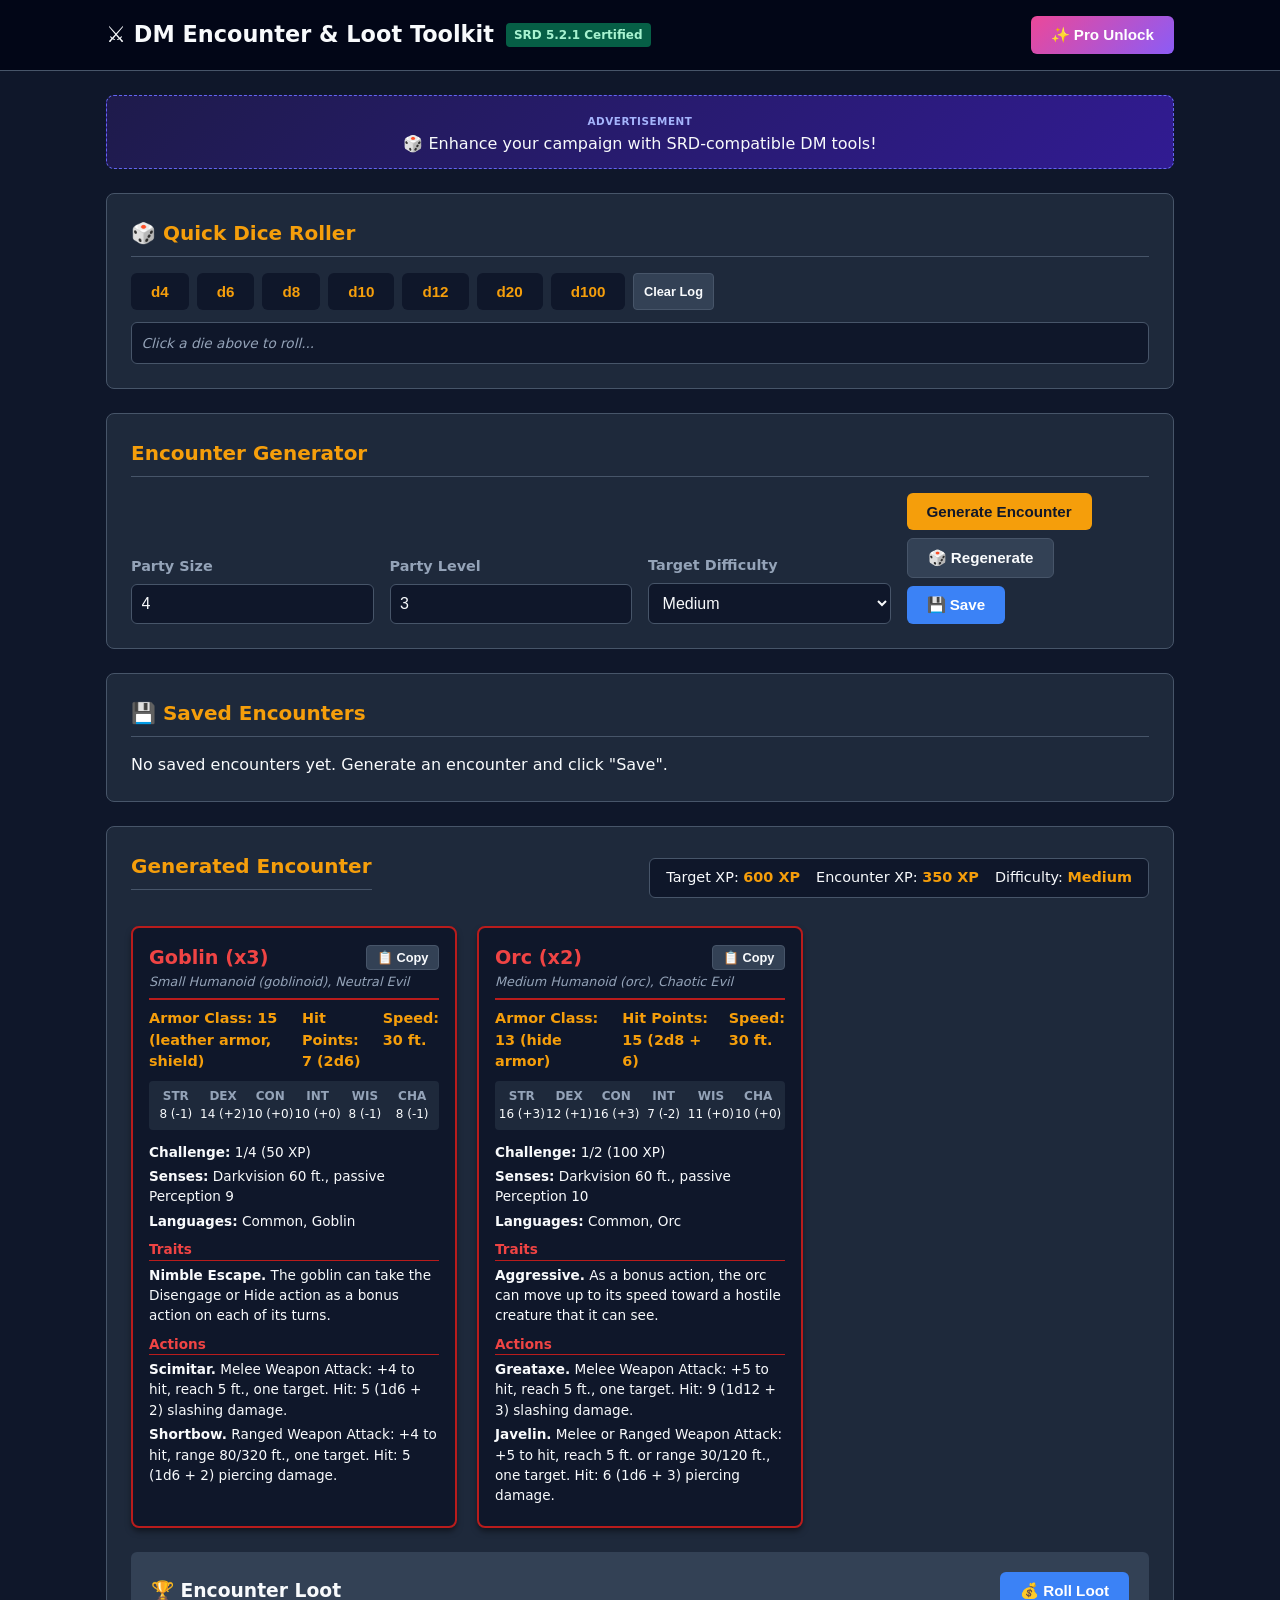
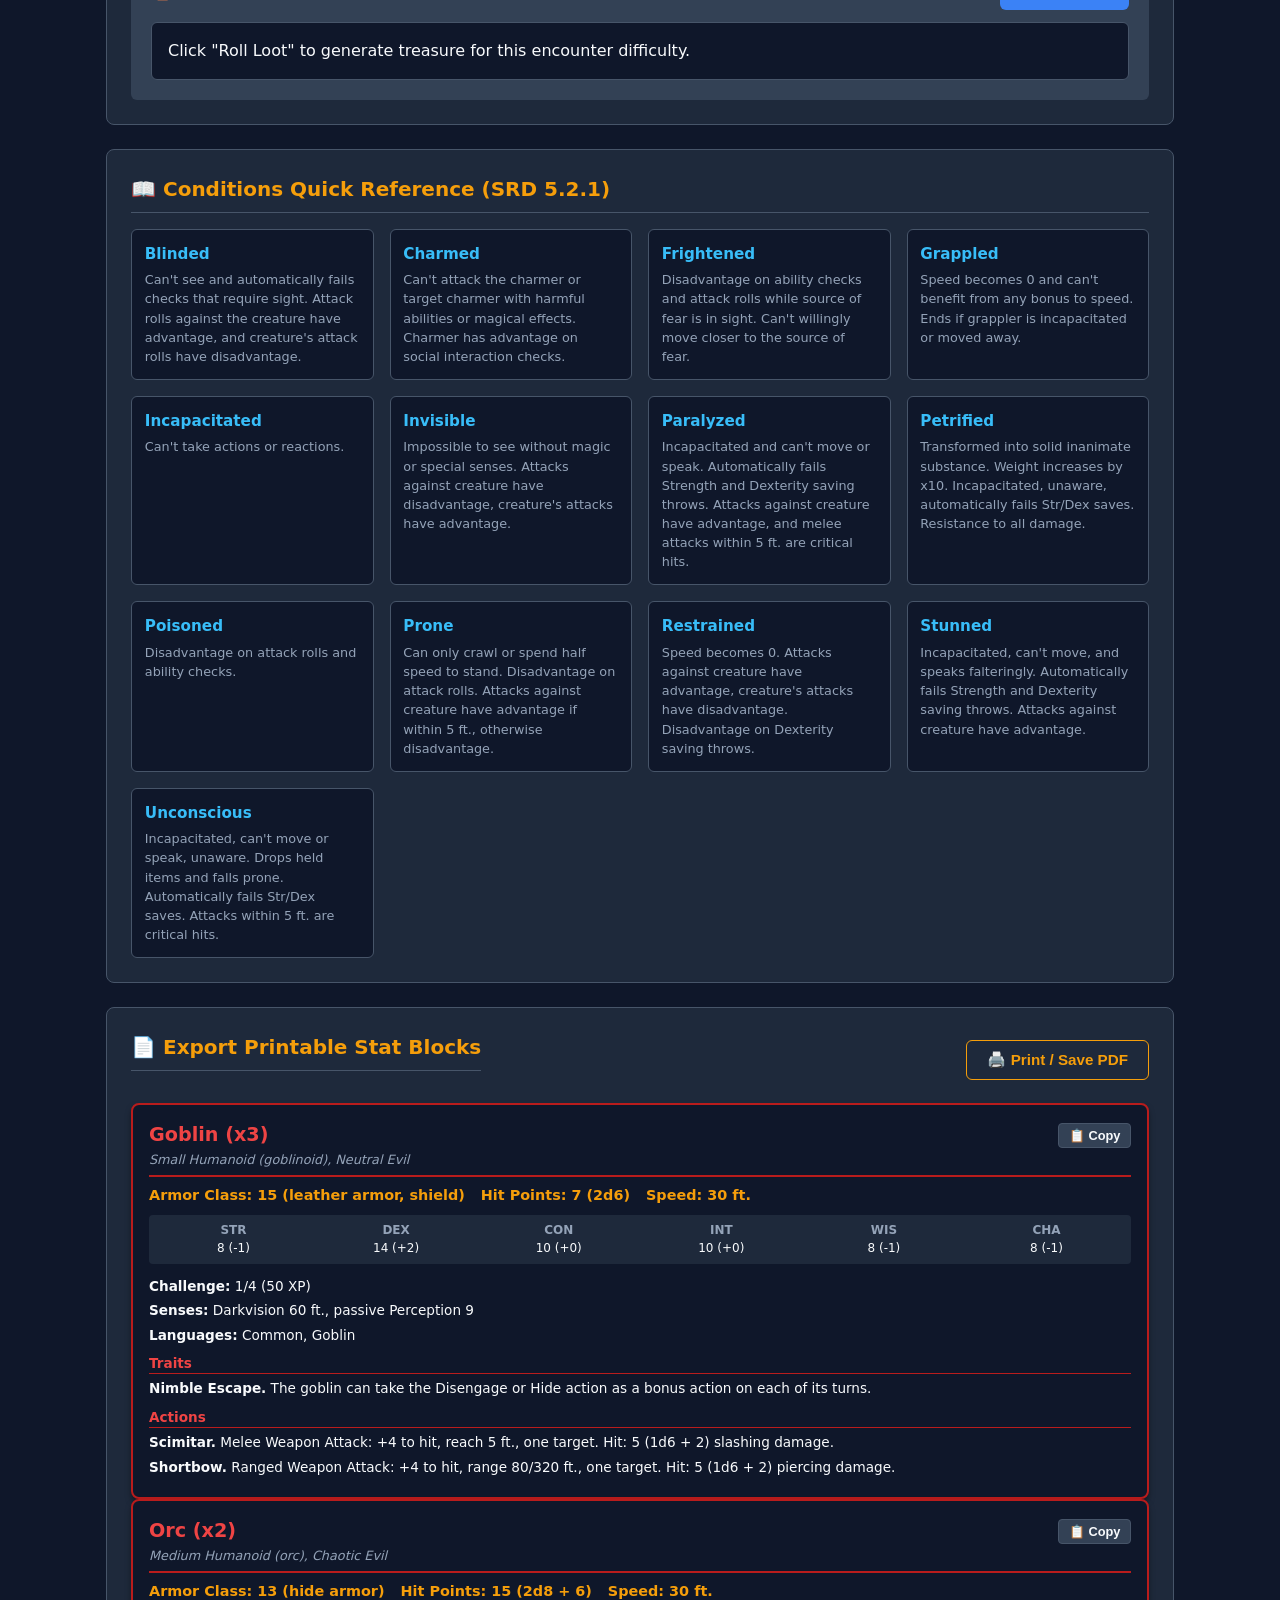
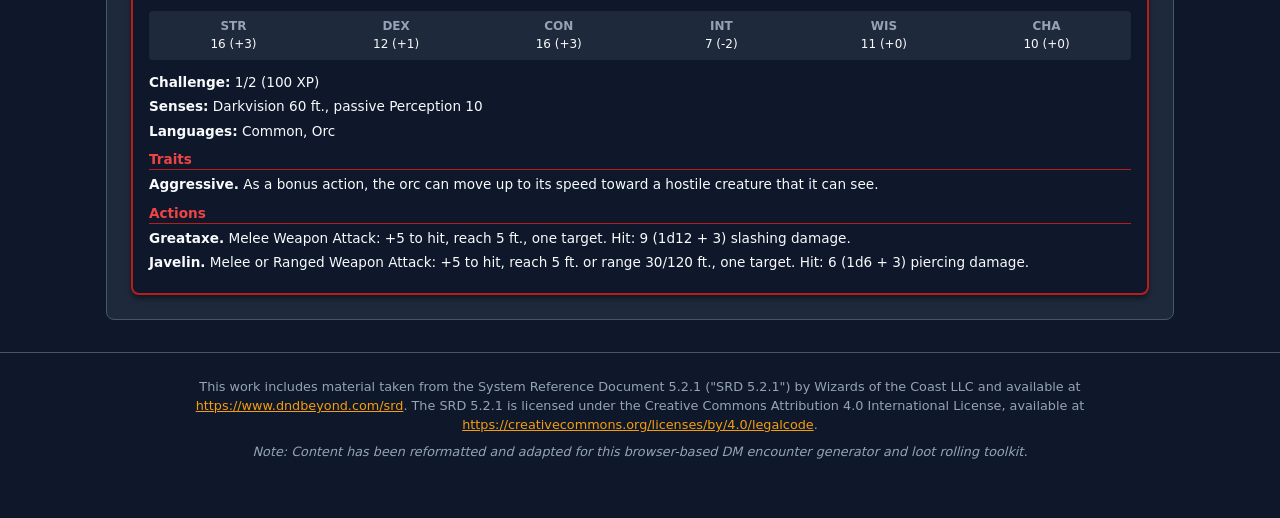
==== commit 3ba53230: "feat: add dice roller, conditions reference, and saved encounters - Add Quick Dice Roller toolbar (d" ====
--- a/index.html
+++ b/index.html
@@ -23,6 +23,24 @@
       <span class="ad-label">ADVERTISEMENT</span>
       <p>🎲 Enhance your campaign with SRD-compatible DM tools!</p>
     </div>
+
+    <!-- Quick DM Tools: Dice Roller Bar -->
+    <section class="card dice-roller-panel">
+      <h2>🎲 Quick Dice Roller</h2>
+      <div class="dice-bar">
+        <button class="btn btn-dice" data-sides="4">d4</button>
+        <button class="btn btn-dice" data-sides="6">d6</button>
+        <button class="btn btn-dice" data-sides="8">d8</button>
+        <button class="btn btn-dice" data-sides="10">d10</button>
+        <button class="btn btn-dice" data-sides="12">d12</button>
+        <button class="btn btn-dice" data-sides="20">d20</button>
+        <button class="btn btn-dice" data-sides="100">d100</button>
+        <button id="clear-dice-log" class="btn btn-secondary btn-sm">Clear Log</button>
+      </div>
+      <div id="dice-log" class="dice-log">
+        <span class="dice-placeholder">Click a die above to roll...</span>
+      </div>
+    </section>
 
     <!-- Generator Control Panel -->
     <section class="card control-panel">
@@ -52,7 +70,16 @@
         <div class="form-group btn-group">
           <button id="generate-btn" class="btn btn-primary">Generate Encounter</button>
           <button id="regenerate-btn" class="btn btn-secondary">🎲 Regenerate</button>
+          <button id="save-encounter-btn" class="btn btn-accent">💾 Save</button>
         </div>
+      </div>
+    </section>
+
+    <!-- Saved Encounters Section -->
+    <section class="card saved-panel" id="saved-panel">
+      <h2>💾 Saved Encounters</h2>
+      <div id="saved-encounters-list" class="saved-encounters-list">
+        <p class="placeholder-text">No saved encounters yet. Generate an encounter and click "Save".</p>
       </div>
     </section>
 
@@ -78,6 +105,14 @@
         <div id="loot-output" class="loot-output">
           <p class="placeholder-text">Click "Roll Loot" to generate treasure for this encounter difficulty.</p>
         </div>
+      </div>
+    </section>
+
+    <!-- SRD 5.2.1 Conditions Quick Reference -->
+    <section class="card conditions-panel">
+      <h2>📖 Conditions Quick Reference (SRD 5.2.1)</h2>
+      <div id="conditions-grid" class="conditions-grid">
+        <!-- Dynamic Condition Cards -->
       </div>
     </section>
 
--- a/styles.css
+++ b/styles.css
@@ -108,6 +108,111 @@
   padding-bottom: 0.5rem;
 }
 
+/* Dice Roller Bar */
+.dice-bar {
+  display: flex;
+  flex-wrap: wrap;
+  gap: 0.5rem;
+  margin-bottom: 0.75rem;
+}
+
+.btn-dice {
+  background-color: #0f172a;
+  color: var(--accent-gold);
+  border: 1px solid var(--accent-gold);
+  padding: 0.4rem 0.8rem;
+  border-radius: 6px;
+  font-weight: bold;
+  cursor: pointer;
+  transition: all 0.2s ease;
+}
+
+.btn-dice:hover {
+  background-color: var(--accent-gold);
+  color: #0f172a;
+}
+
+.dice-log {
+  background-color: #0f172a;
+  border: 1px solid var(--border-color);
+  border-radius: 6px;
+  padding: 0.6rem;
+  display: flex;
+  flex-wrap: wrap;
+  gap: 0.4rem;
+  min-height: 40px;
+  align-items: center;
+}
+
+.dice-placeholder {
+  color: var(--text-muted);
+  font-size: 0.85rem;
+  font-style: italic;
+}
+
+.dice-badge {
+  background-color: var(--card-sub-bg);
+  color: #38bdf8;
+  border: 1px solid #0284c7;
+  border-radius: 4px;
+  padding: 0.2rem 0.5rem;
+  font-size: 0.85rem;
+  font-weight: 600;
+}
+
+/* Saved Encounters */
+.saved-encounters-list {
+  display: flex;
+  flex-direction: column;
+  gap: 0.5rem;
+}
+
+.saved-item {
+  display: flex;
+  justify-content: space-between;
+  align-items: center;
+  background-color: #0f172a;
+  padding: 0.6rem 1rem;
+  border-radius: 6px;
+  border: 1px solid var(--border-color);
+}
+
+.saved-meta {
+  color: var(--text-muted);
+  font-size: 0.85rem;
+  margin-left: 0.5rem;
+}
+
+.saved-actions {
+  display: flex;
+  gap: 0.4rem;
+}
+
+/* Conditions Quick Reference */
+.conditions-grid {
+  display: grid;
+  grid-template-columns: repeat(auto-fill, minmax(240px, 1fr));
+  gap: 1rem;
+}
+
+.condition-card {
+  background-color: #0f172a;
+  border: 1px solid var(--border-color);
+  border-radius: 6px;
+  padding: 0.8rem;
+}
+
+.condition-card h4 {
+  color: #38bdf8;
+  margin-bottom: 0.3rem;
+  font-size: 0.95rem;
+}
+
+.condition-card p {
+  font-size: 0.8rem;
+  color: var(--text-muted);
+}
+
 /* Form Controls */
 .form-grid {
   display: grid;
@@ -142,6 +247,7 @@
   display: flex;
   gap: 0.5rem;
   flex-direction: row;
+  flex-wrap: wrap;
 }
 
 /* Buttons */
@@ -155,6 +261,12 @@
   font-size: 0.95rem;
 }
 
+.btn-sm {
+  padding: 0.25rem 0.6rem;
+  font-size: 0.8rem;
+  border-radius: 4px;
+}
+
 .btn-primary {
   background-color: var(--accent-gold);
   color: #0f172a;
@@ -172,6 +284,11 @@
 
 .btn-secondary:hover {
   background-color: #475569;
+}
+
+.btn-copied {
+  background-color: #059669 !important;
+  color: #ffffff !important;
 }
 
 .btn-accent {
@@ -243,6 +360,12 @@
   border-bottom: 2px solid #b91c1c;
   padding-bottom: 0.4rem;
   margin-bottom: 0.5rem;
+}
+
+.stat-header-top {
+  display: flex;
+  justify-content: space-between;
+  align-items: center;
 }
 
 .stat-header h3 {
@@ -310,12 +433,6 @@
   padding: 1rem;
 }
 
-.loot-item-list {
-  list-style-type: square;
-  padding-left: 1.25rem;
-  margin-top: 0.5rem;
-}
-
 /* Print Panel */
 .print-header {
   display: flex;
@@ -411,7 +528,7 @@
     color: #000000 !important;
   }
 
-  .app-header, .ad-banner, .control-panel, .loot-section, .print-header, .app-footer, .btn {
+  .app-header, .ad-banner, .control-panel, .dice-roller-panel, .saved-panel, .conditions-panel, .loot-section, .print-header, .app-footer, .btn, .copy-stat-btn {
     display: none !important;
   }
 
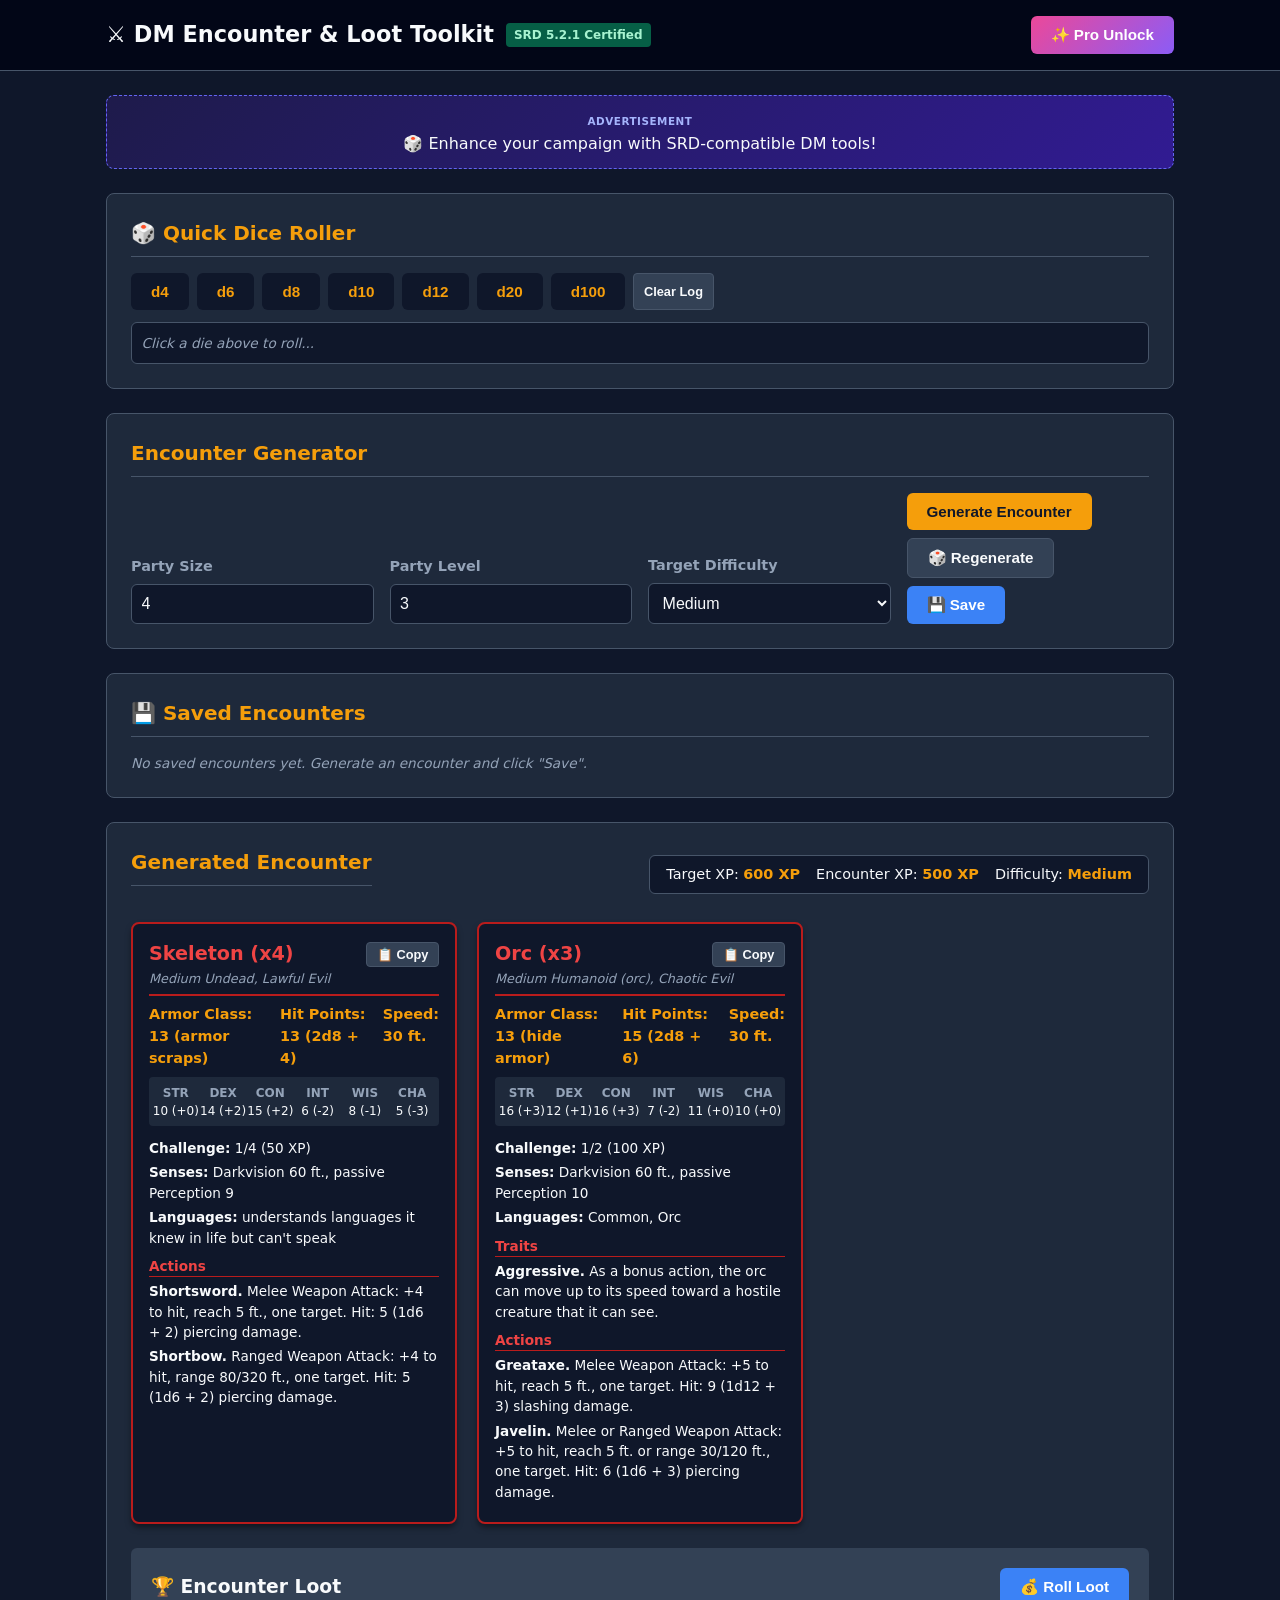
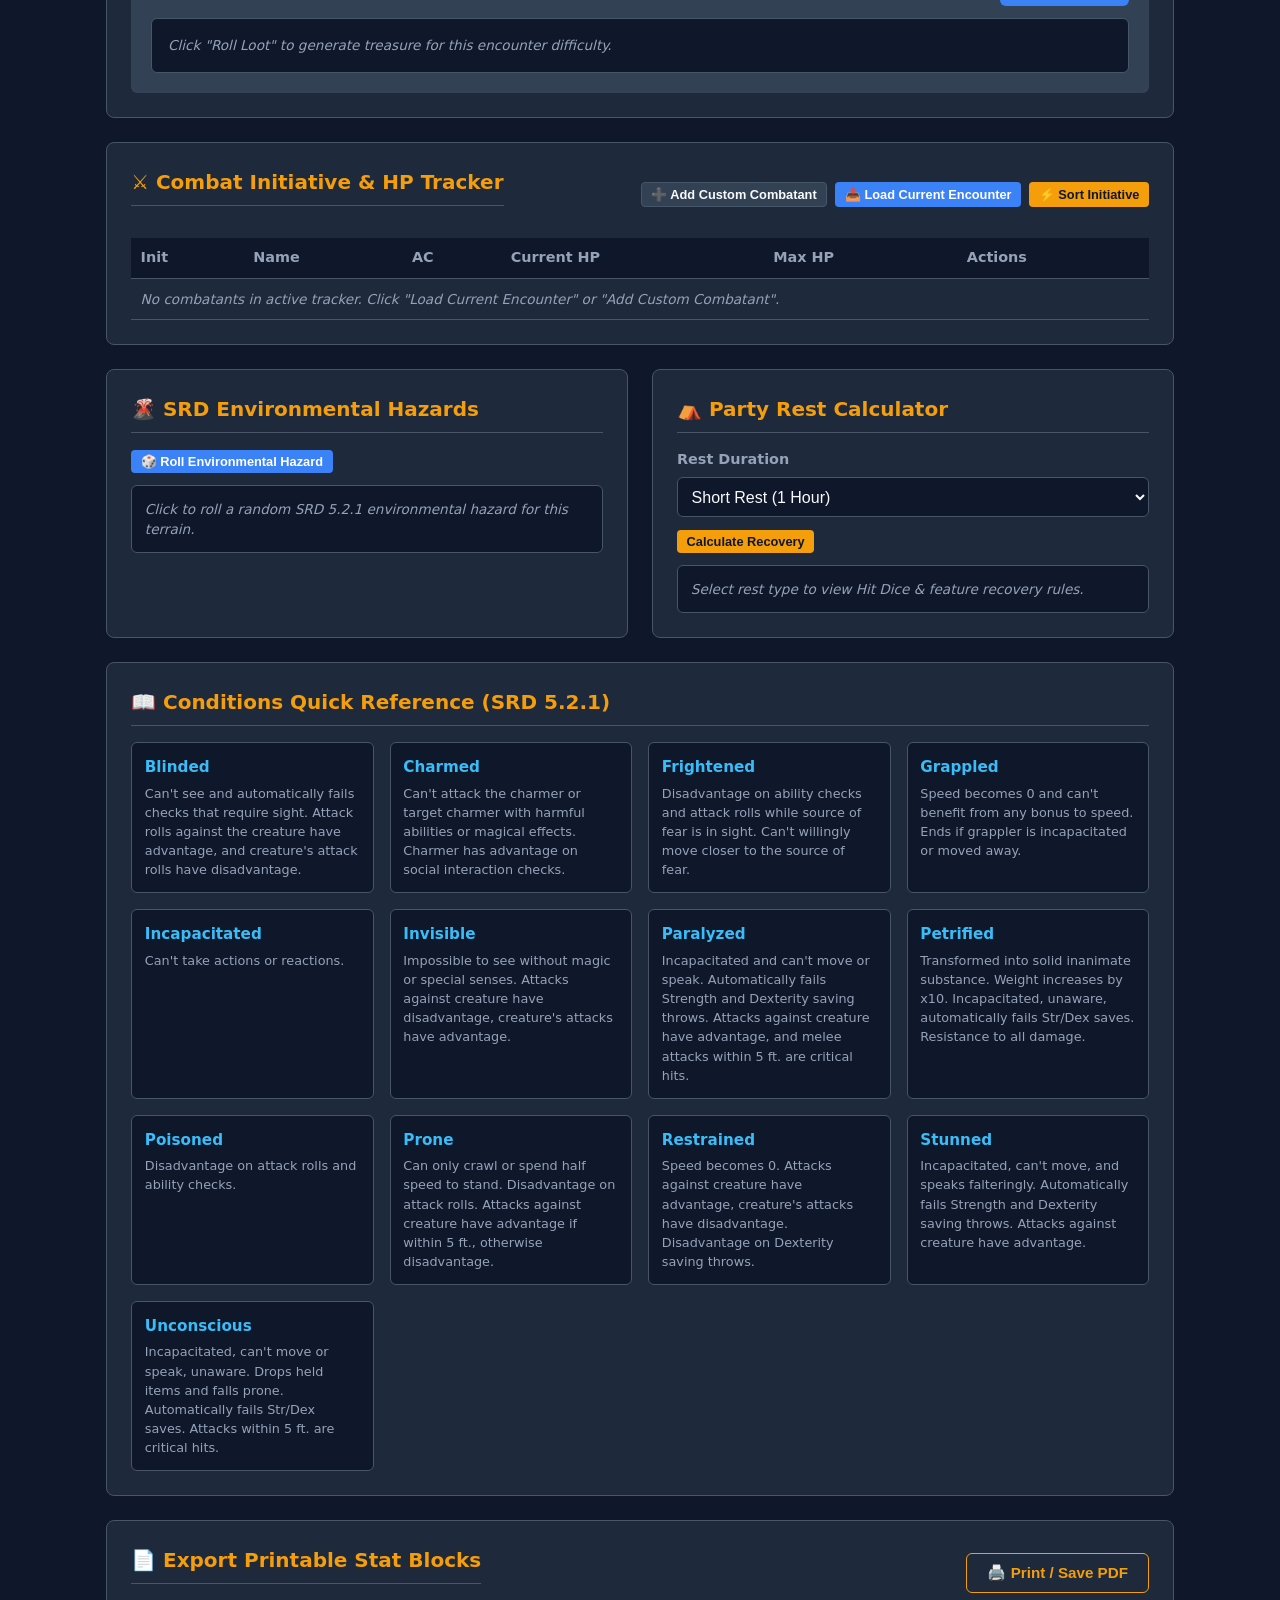
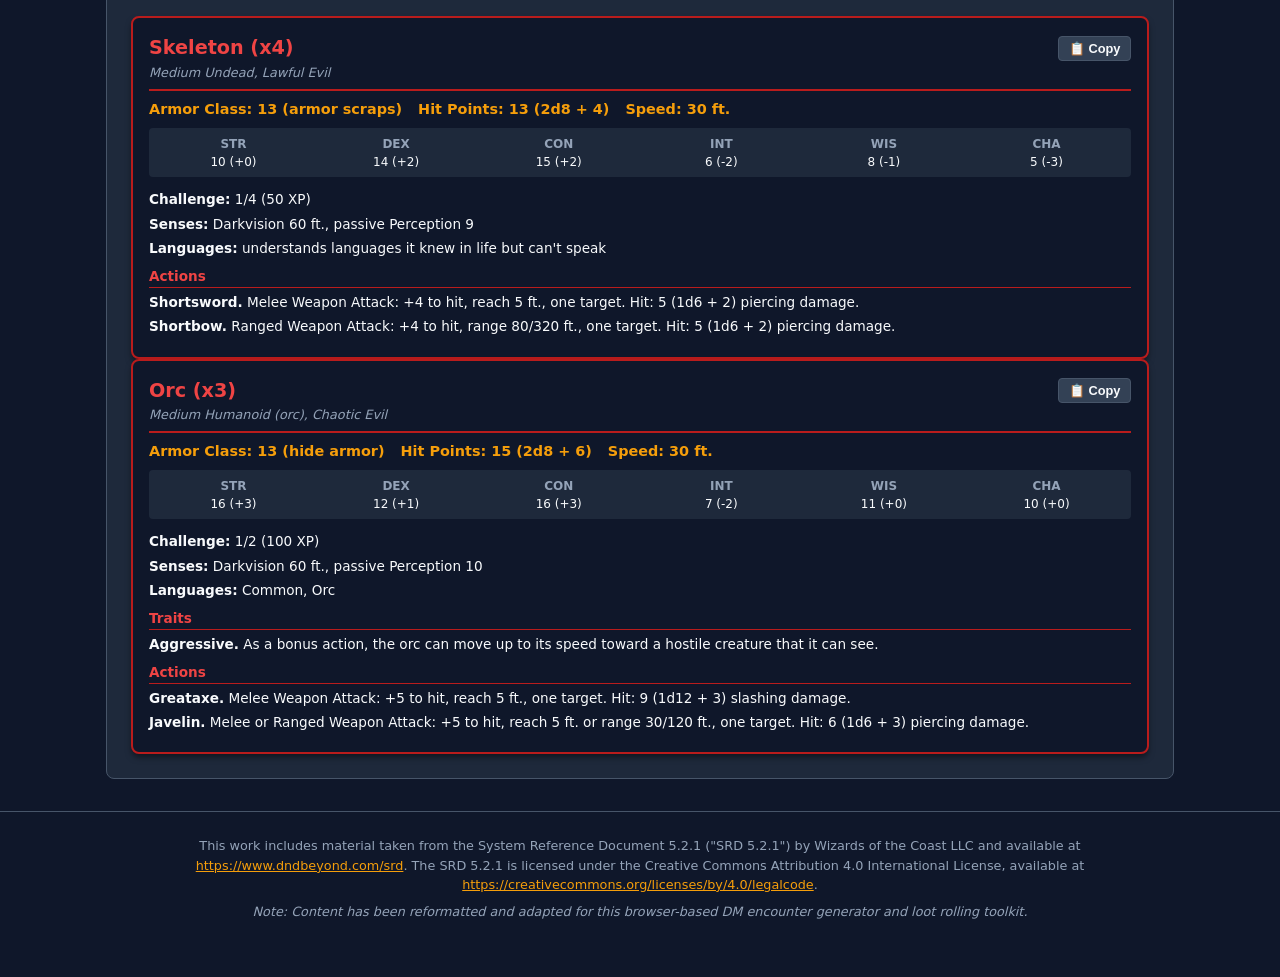
==== commit aed41289: "feat: add initiative tracker, SRD environmental hazards, and rest calculator - Add Combat Initiative" ====
--- a/index.html
+++ b/index.html
@@ -108,6 +108,65 @@
       </div>
     </section>
 
+    <!-- Combat & Initiative Tracker Section -->
+    <section class="card initiative-panel" id="initiative-panel">
+      <div class="panel-header">
+        <h2>⚔️ Combat Initiative & HP Tracker</h2>
+        <div class="btn-group">
+          <button id="add-custom-combatant-btn" class="btn btn-secondary btn-sm">➕ Add Custom Combatant</button>
+          <button id="load-encounter-initiative-btn" class="btn btn-accent btn-sm">📥 Load Current Encounter</button>
+          <button id="sort-initiative-btn" class="btn btn-primary btn-sm">⚡ Sort Initiative</button>
+        </div>
+      </div>
+      <div class="initiative-table-wrapper">
+        <table class="initiative-table">
+          <thead>
+            <tr>
+              <th>Init</th>
+              <th>Name</th>
+              <th>AC</th>
+              <th>Current HP</th>
+              <th>Max HP</th>
+              <th>Actions</th>
+            </tr>
+          </thead>
+          <tbody id="initiative-list">
+            <tr class="placeholder-row">
+              <td colspan="6" class="placeholder-text">No combatants in active tracker. Click "Load Current Encounter" or "Add Custom Combatant".</td>
+            </tr>
+          </tbody>
+        </table>
+      </div>
+    </section>
+
+    <!-- Environmental Hazards & Rest Calculator Section -->
+    <div class="two-col-grid">
+      <!-- Environmental Hazards Generator -->
+      <section class="card hazard-panel">
+        <h2>🌋 SRD Environmental Hazards</h2>
+        <button id="roll-hazard-btn" class="btn btn-accent btn-sm margin-bottom-sm">🎲 Roll Environmental Hazard</button>
+        <div id="hazard-output" class="hazard-output">
+          <p class="placeholder-text">Click to roll a random SRD 5.2.1 environmental hazard for this terrain.</p>
+        </div>
+      </section>
+
+      <!-- Party Rest & Hit Dice Recovery Calculator -->
+      <section class="card rest-panel">
+        <h2>⛺ Party Rest Calculator</h2>
+        <div class="form-group margin-bottom-sm">
+          <label for="rest-type">Rest Duration</label>
+          <select id="rest-type">
+            <option value="short">Short Rest (1 Hour)</option>
+            <option value="long">Long Rest (8 Hours)</option>
+          </select>
+        </div>
+        <button id="calculate-rest-btn" class="btn btn-primary btn-sm margin-bottom-sm">Calculate Recovery</button>
+        <div id="rest-output" class="rest-output">
+          <p class="placeholder-text">Select rest type to view Hit Dice & feature recovery rules.</p>
+        </div>
+      </section>
+    </div>
+
     <!-- SRD 5.2.1 Conditions Quick Reference -->
     <section class="card conditions-panel">
       <h2>📖 Conditions Quick Reference (SRD 5.2.1)</h2>
--- a/styles.css
+++ b/styles.css
@@ -84,6 +84,13 @@
   font-weight: 700;
 }
 
+/* Two Column Grid */
+.two-col-grid {
+  display: grid;
+  grid-template-columns: repeat(auto-fit, minmax(300px, 1fr));
+  gap: 1.5rem;
+}
+
 /* Cards & Layout */
 .card {
   background-color: var(--card-bg);
@@ -108,6 +115,53 @@
   padding-bottom: 0.5rem;
 }
 
+.panel-header {
+  display: flex;
+  justify-content: space-between;
+  align-items: center;
+  flex-wrap: wrap;
+  gap: 0.75rem;
+  margin-bottom: 1rem;
+}
+
+.margin-bottom-sm {
+  margin-bottom: 0.75rem;
+}
+
+/* Initiative Tracker */
+.initiative-table-wrapper {
+  overflow-x: auto;
+}
+
+.initiative-table {
+  width: 100%;
+  border-collapse: collapse;
+  text-align: left;
+  font-size: 0.9rem;
+}
+
+.initiative-table th,
+.initiative-table td {
+  padding: 0.6rem;
+  border-bottom: 1px solid var(--border-color);
+}
+
+.initiative-table th {
+  background-color: #0f172a;
+  color: var(--text-muted);
+}
+
+.init-input,
+.hp-input {
+  background-color: #0f172a;
+  border: 1px solid var(--border-color);
+  color: var(--text-primary);
+  width: 65px;
+  padding: 0.3rem;
+  border-radius: 4px;
+  text-align: center;
+}
+
 /* Dice Roller Bar */
 .dice-bar {
   display: flex;
@@ -144,7 +198,8 @@
   align-items: center;
 }
 
-.dice-placeholder {
+.dice-placeholder,
+.placeholder-text {
   color: var(--text-muted);
   font-size: 0.85rem;
   font-style: italic;
@@ -186,6 +241,16 @@
 .saved-actions {
   display: flex;
   gap: 0.4rem;
+}
+
+/* Hazards & Rest Outputs */
+.hazard-output,
+.rest-output {
+  background-color: #0f172a;
+  border: 1px solid var(--border-color);
+  border-radius: 6px;
+  padding: 0.8rem;
+  font-size: 0.88rem;
 }
 
 /* Conditions Quick Reference */
@@ -528,7 +593,7 @@
     color: #000000 !important;
   }
 
-  .app-header, .ad-banner, .control-panel, .dice-roller-panel, .saved-panel, .conditions-panel, .loot-section, .print-header, .app-footer, .btn, .copy-stat-btn {
+  .app-header, .ad-banner, .control-panel, .dice-roller-panel, .saved-panel, .initiative-panel, .hazard-panel, .rest-panel, .conditions-panel, .loot-section, .print-header, .app-footer, .btn, .copy-stat-btn {
     display: none !important;
   }
 
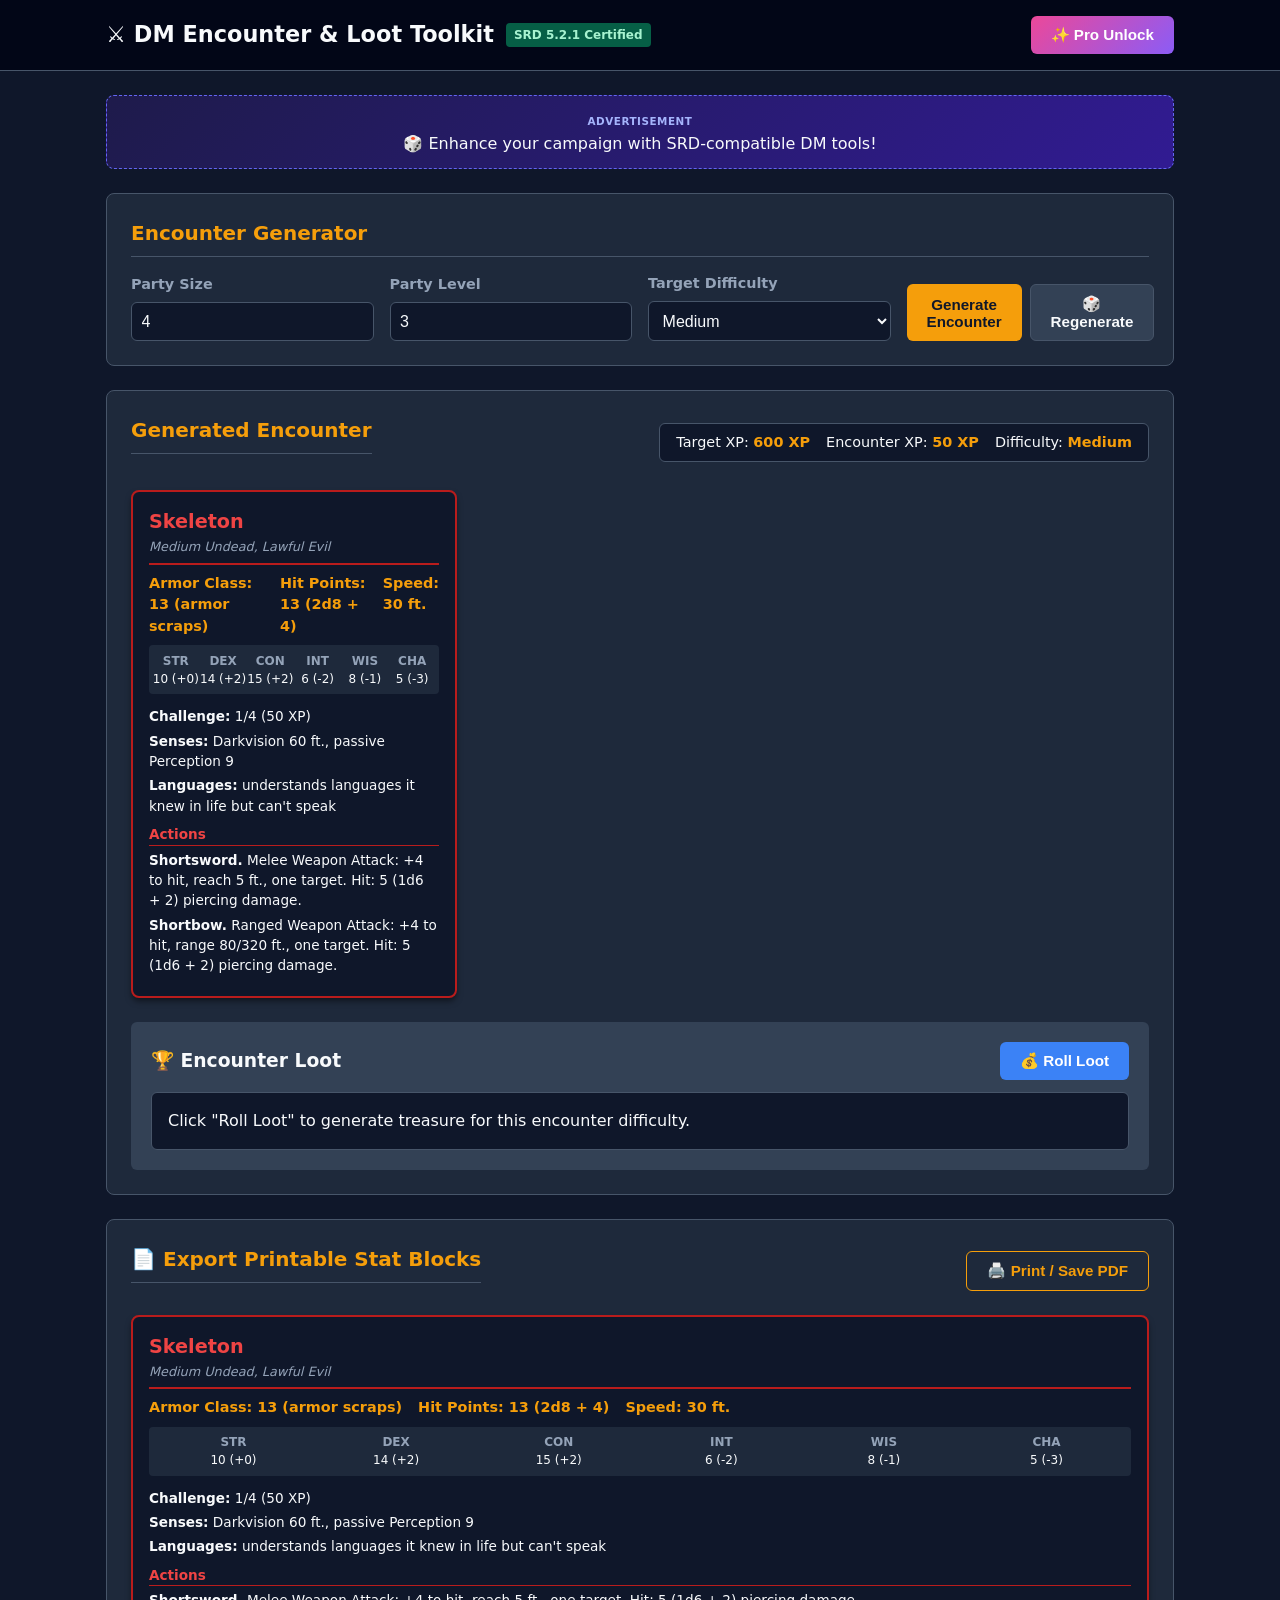
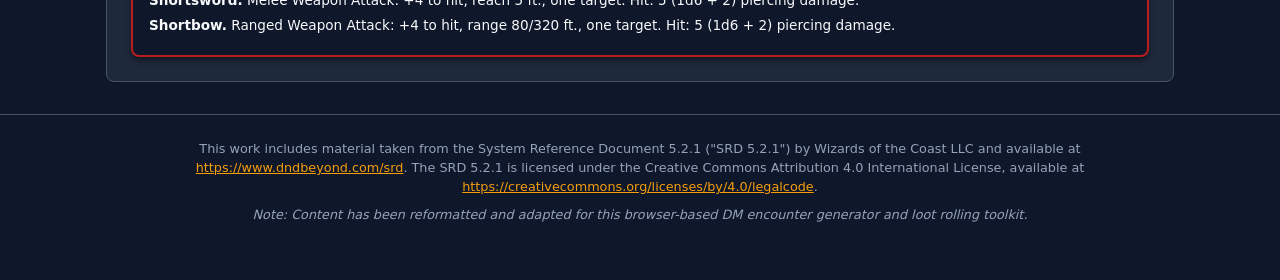
==== commit d3a453b9: "Add expanded SRD 5.2.1 monsters and post-v1 notes - Added certified SRD 5.2.1 monsters (Bandit, Cult" ====
--- a/index.html
+++ b/index.html
@@ -23,24 +23,6 @@
       <span class="ad-label">ADVERTISEMENT</span>
       <p>🎲 Enhance your campaign with SRD-compatible DM tools!</p>
     </div>
-
-    <!-- Quick DM Tools: Dice Roller Bar -->
-    <section class="card dice-roller-panel">
-      <h2>🎲 Quick Dice Roller</h2>
-      <div class="dice-bar">
-        <button class="btn btn-dice" data-sides="4">d4</button>
-        <button class="btn btn-dice" data-sides="6">d6</button>
-        <button class="btn btn-dice" data-sides="8">d8</button>
-        <button class="btn btn-dice" data-sides="10">d10</button>
-        <button class="btn btn-dice" data-sides="12">d12</button>
-        <button class="btn btn-dice" data-sides="20">d20</button>
-        <button class="btn btn-dice" data-sides="100">d100</button>
-        <button id="clear-dice-log" class="btn btn-secondary btn-sm">Clear Log</button>
-      </div>
-      <div id="dice-log" class="dice-log">
-        <span class="dice-placeholder">Click a die above to roll...</span>
-      </div>
-    </section>
 
     <!-- Generator Control Panel -->
     <section class="card control-panel">
@@ -70,16 +52,7 @@
         <div class="form-group btn-group">
           <button id="generate-btn" class="btn btn-primary">Generate Encounter</button>
           <button id="regenerate-btn" class="btn btn-secondary">🎲 Regenerate</button>
-          <button id="save-encounter-btn" class="btn btn-accent">💾 Save</button>
         </div>
-      </div>
-    </section>
-
-    <!-- Saved Encounters Section -->
-    <section class="card saved-panel" id="saved-panel">
-      <h2>💾 Saved Encounters</h2>
-      <div id="saved-encounters-list" class="saved-encounters-list">
-        <p class="placeholder-text">No saved encounters yet. Generate an encounter and click "Save".</p>
       </div>
     </section>
 
@@ -105,73 +78,6 @@
         <div id="loot-output" class="loot-output">
           <p class="placeholder-text">Click "Roll Loot" to generate treasure for this encounter difficulty.</p>
         </div>
-      </div>
-    </section>
-
-    <!-- Combat & Initiative Tracker Section -->
-    <section class="card initiative-panel" id="initiative-panel">
-      <div class="panel-header">
-        <h2>⚔️ Combat Initiative & HP Tracker</h2>
-        <div class="btn-group">
-          <button id="add-custom-combatant-btn" class="btn btn-secondary btn-sm">➕ Add Custom Combatant</button>
-          <button id="load-encounter-initiative-btn" class="btn btn-accent btn-sm">📥 Load Current Encounter</button>
-          <button id="sort-initiative-btn" class="btn btn-primary btn-sm">⚡ Sort Initiative</button>
-        </div>
-      </div>
-      <div class="initiative-table-wrapper">
-        <table class="initiative-table">
-          <thead>
-            <tr>
-              <th>Init</th>
-              <th>Name</th>
-              <th>AC</th>
-              <th>Current HP</th>
-              <th>Max HP</th>
-              <th>Actions</th>
-            </tr>
-          </thead>
-          <tbody id="initiative-list">
-            <tr class="placeholder-row">
-              <td colspan="6" class="placeholder-text">No combatants in active tracker. Click "Load Current Encounter" or "Add Custom Combatant".</td>
-            </tr>
-          </tbody>
-        </table>
-      </div>
-    </section>
-
-    <!-- Environmental Hazards & Rest Calculator Section -->
-    <div class="two-col-grid">
-      <!-- Environmental Hazards Generator -->
-      <section class="card hazard-panel">
-        <h2>🌋 SRD Environmental Hazards</h2>
-        <button id="roll-hazard-btn" class="btn btn-accent btn-sm margin-bottom-sm">🎲 Roll Environmental Hazard</button>
-        <div id="hazard-output" class="hazard-output">
-          <p class="placeholder-text">Click to roll a random SRD 5.2.1 environmental hazard for this terrain.</p>
-        </div>
-      </section>
-
-      <!-- Party Rest & Hit Dice Recovery Calculator -->
-      <section class="card rest-panel">
-        <h2>⛺ Party Rest Calculator</h2>
-        <div class="form-group margin-bottom-sm">
-          <label for="rest-type">Rest Duration</label>
-          <select id="rest-type">
-            <option value="short">Short Rest (1 Hour)</option>
-            <option value="long">Long Rest (8 Hours)</option>
-          </select>
-        </div>
-        <button id="calculate-rest-btn" class="btn btn-primary btn-sm margin-bottom-sm">Calculate Recovery</button>
-        <div id="rest-output" class="rest-output">
-          <p class="placeholder-text">Select rest type to view Hit Dice & feature recovery rules.</p>
-        </div>
-      </section>
-    </div>
-
-    <!-- SRD 5.2.1 Conditions Quick Reference -->
-    <section class="card conditions-panel">
-      <h2>📖 Conditions Quick Reference (SRD 5.2.1)</h2>
-      <div id="conditions-grid" class="conditions-grid">
-        <!-- Dynamic Condition Cards -->
       </div>
     </section>
 
--- a/styles.css
+++ b/styles.css
@@ -84,13 +84,6 @@
   font-weight: 700;
 }
 
-/* Two Column Grid */
-.two-col-grid {
-  display: grid;
-  grid-template-columns: repeat(auto-fit, minmax(300px, 1fr));
-  gap: 1.5rem;
-}
-
 /* Cards & Layout */
 .card {
   background-color: var(--card-bg);
@@ -115,169 +108,6 @@
   padding-bottom: 0.5rem;
 }
 
-.panel-header {
-  display: flex;
-  justify-content: space-between;
-  align-items: center;
-  flex-wrap: wrap;
-  gap: 0.75rem;
-  margin-bottom: 1rem;
-}
-
-.margin-bottom-sm {
-  margin-bottom: 0.75rem;
-}
-
-/* Initiative Tracker */
-.initiative-table-wrapper {
-  overflow-x: auto;
-}
-
-.initiative-table {
-  width: 100%;
-  border-collapse: collapse;
-  text-align: left;
-  font-size: 0.9rem;
-}
-
-.initiative-table th,
-.initiative-table td {
-  padding: 0.6rem;
-  border-bottom: 1px solid var(--border-color);
-}
-
-.initiative-table th {
-  background-color: #0f172a;
-  color: var(--text-muted);
-}
-
-.init-input,
-.hp-input {
-  background-color: #0f172a;
-  border: 1px solid var(--border-color);
-  color: var(--text-primary);
-  width: 65px;
-  padding: 0.3rem;
-  border-radius: 4px;
-  text-align: center;
-}
-
-/* Dice Roller Bar */
-.dice-bar {
-  display: flex;
-  flex-wrap: wrap;
-  gap: 0.5rem;
-  margin-bottom: 0.75rem;
-}
-
-.btn-dice {
-  background-color: #0f172a;
-  color: var(--accent-gold);
-  border: 1px solid var(--accent-gold);
-  padding: 0.4rem 0.8rem;
-  border-radius: 6px;
-  font-weight: bold;
-  cursor: pointer;
-  transition: all 0.2s ease;
-}
-
-.btn-dice:hover {
-  background-color: var(--accent-gold);
-  color: #0f172a;
-}
-
-.dice-log {
-  background-color: #0f172a;
-  border: 1px solid var(--border-color);
-  border-radius: 6px;
-  padding: 0.6rem;
-  display: flex;
-  flex-wrap: wrap;
-  gap: 0.4rem;
-  min-height: 40px;
-  align-items: center;
-}
-
-.dice-placeholder,
-.placeholder-text {
-  color: var(--text-muted);
-  font-size: 0.85rem;
-  font-style: italic;
-}
-
-.dice-badge {
-  background-color: var(--card-sub-bg);
-  color: #38bdf8;
-  border: 1px solid #0284c7;
-  border-radius: 4px;
-  padding: 0.2rem 0.5rem;
-  font-size: 0.85rem;
-  font-weight: 600;
-}
-
-/* Saved Encounters */
-.saved-encounters-list {
-  display: flex;
-  flex-direction: column;
-  gap: 0.5rem;
-}
-
-.saved-item {
-  display: flex;
-  justify-content: space-between;
-  align-items: center;
-  background-color: #0f172a;
-  padding: 0.6rem 1rem;
-  border-radius: 6px;
-  border: 1px solid var(--border-color);
-}
-
-.saved-meta {
-  color: var(--text-muted);
-  font-size: 0.85rem;
-  margin-left: 0.5rem;
-}
-
-.saved-actions {
-  display: flex;
-  gap: 0.4rem;
-}
-
-/* Hazards & Rest Outputs */
-.hazard-output,
-.rest-output {
-  background-color: #0f172a;
-  border: 1px solid var(--border-color);
-  border-radius: 6px;
-  padding: 0.8rem;
-  font-size: 0.88rem;
-}
-
-/* Conditions Quick Reference */
-.conditions-grid {
-  display: grid;
-  grid-template-columns: repeat(auto-fill, minmax(240px, 1fr));
-  gap: 1rem;
-}
-
-.condition-card {
-  background-color: #0f172a;
-  border: 1px solid var(--border-color);
-  border-radius: 6px;
-  padding: 0.8rem;
-}
-
-.condition-card h4 {
-  color: #38bdf8;
-  margin-bottom: 0.3rem;
-  font-size: 0.95rem;
-}
-
-.condition-card p {
-  font-size: 0.8rem;
-  color: var(--text-muted);
-}
-
 /* Form Controls */
 .form-grid {
   display: grid;
@@ -312,7 +142,6 @@
   display: flex;
   gap: 0.5rem;
   flex-direction: row;
-  flex-wrap: wrap;
 }
 
 /* Buttons */
@@ -326,12 +155,6 @@
   font-size: 0.95rem;
 }
 
-.btn-sm {
-  padding: 0.25rem 0.6rem;
-  font-size: 0.8rem;
-  border-radius: 4px;
-}
-
 .btn-primary {
   background-color: var(--accent-gold);
   color: #0f172a;
@@ -349,11 +172,6 @@
 
 .btn-secondary:hover {
   background-color: #475569;
-}
-
-.btn-copied {
-  background-color: #059669 !important;
-  color: #ffffff !important;
 }
 
 .btn-accent {
@@ -425,12 +243,6 @@
   border-bottom: 2px solid #b91c1c;
   padding-bottom: 0.4rem;
   margin-bottom: 0.5rem;
-}
-
-.stat-header-top {
-  display: flex;
-  justify-content: space-between;
-  align-items: center;
 }
 
 .stat-header h3 {
@@ -498,6 +310,12 @@
   padding: 1rem;
 }
 
+.loot-item-list {
+  list-style-type: square;
+  padding-left: 1.25rem;
+  margin-top: 0.5rem;
+}
+
 /* Print Panel */
 .print-header {
   display: flex;
@@ -593,7 +411,7 @@
     color: #000000 !important;
   }
 
-  .app-header, .ad-banner, .control-panel, .dice-roller-panel, .saved-panel, .initiative-panel, .hazard-panel, .rest-panel, .conditions-panel, .loot-section, .print-header, .app-footer, .btn, .copy-stat-btn {
+  .app-header, .ad-banner, .control-panel, .loot-section, .print-header, .app-footer, .btn {
     display: none !important;
   }
 
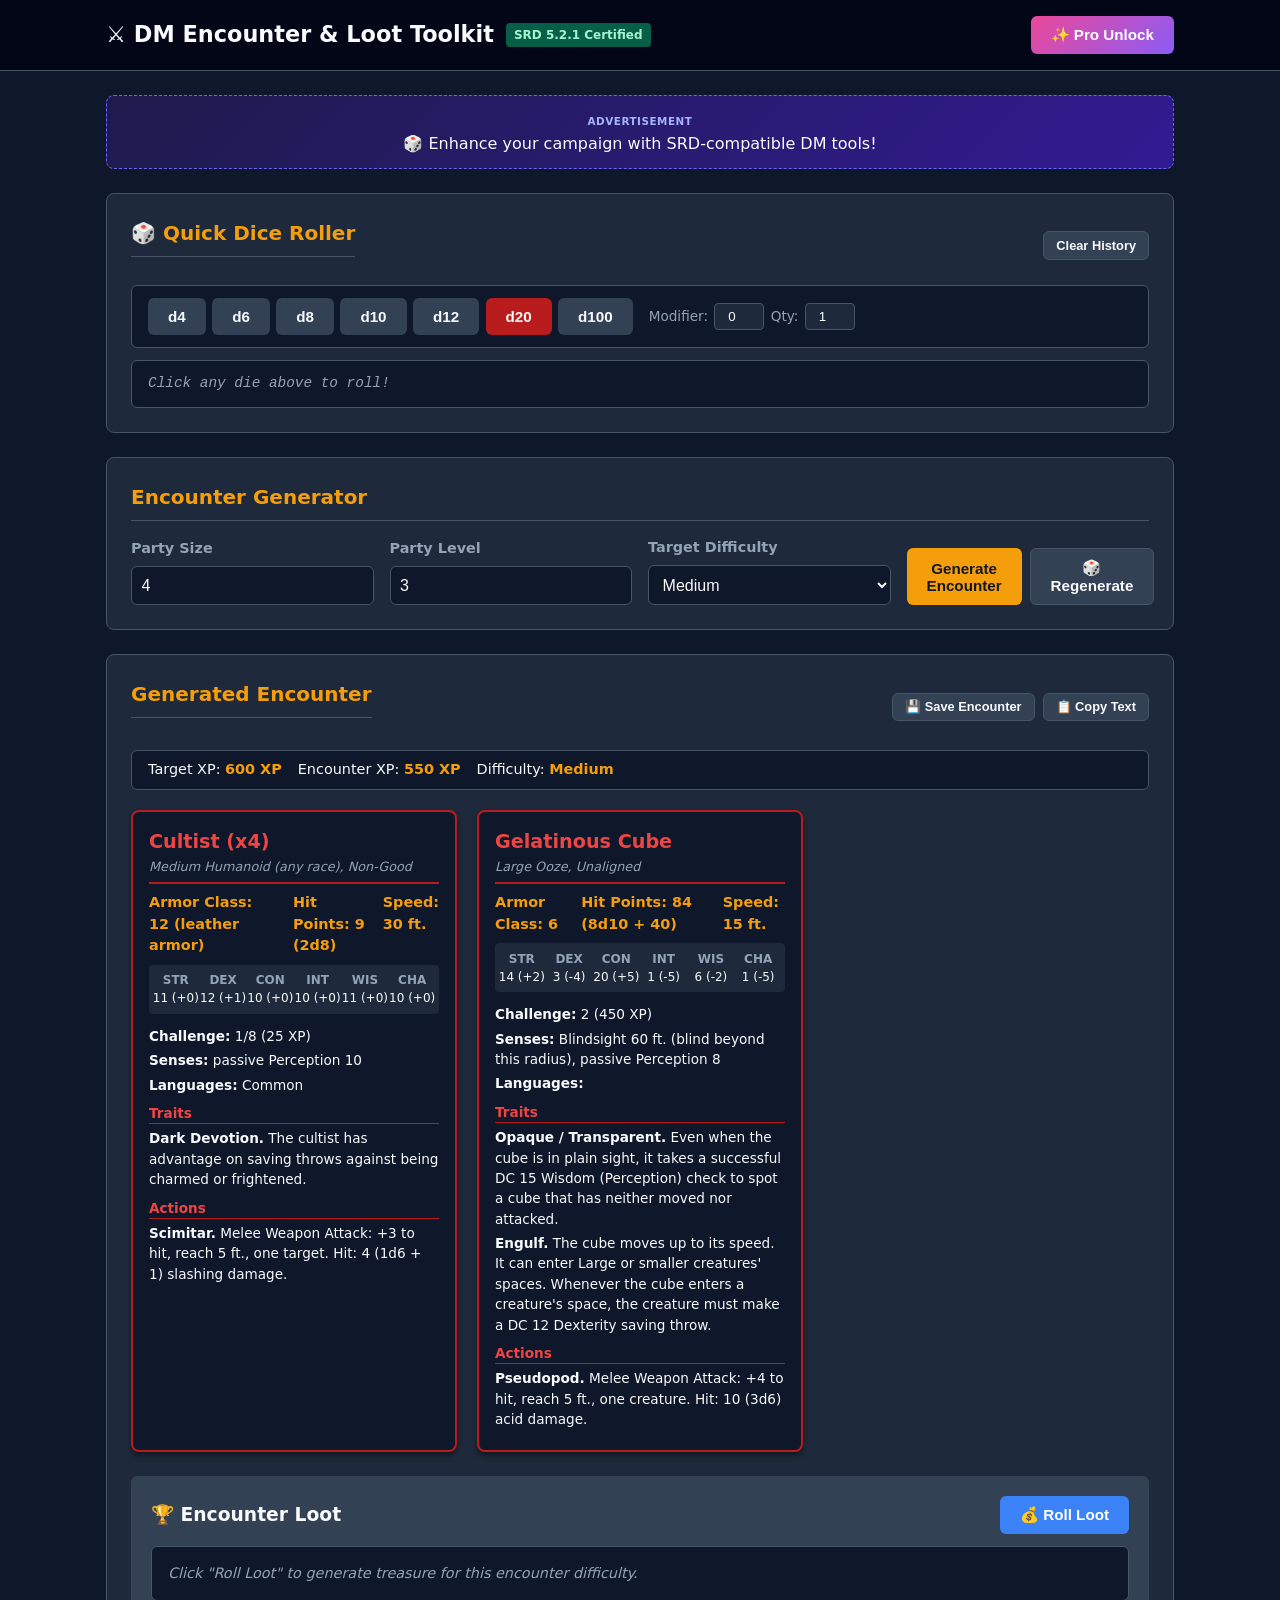
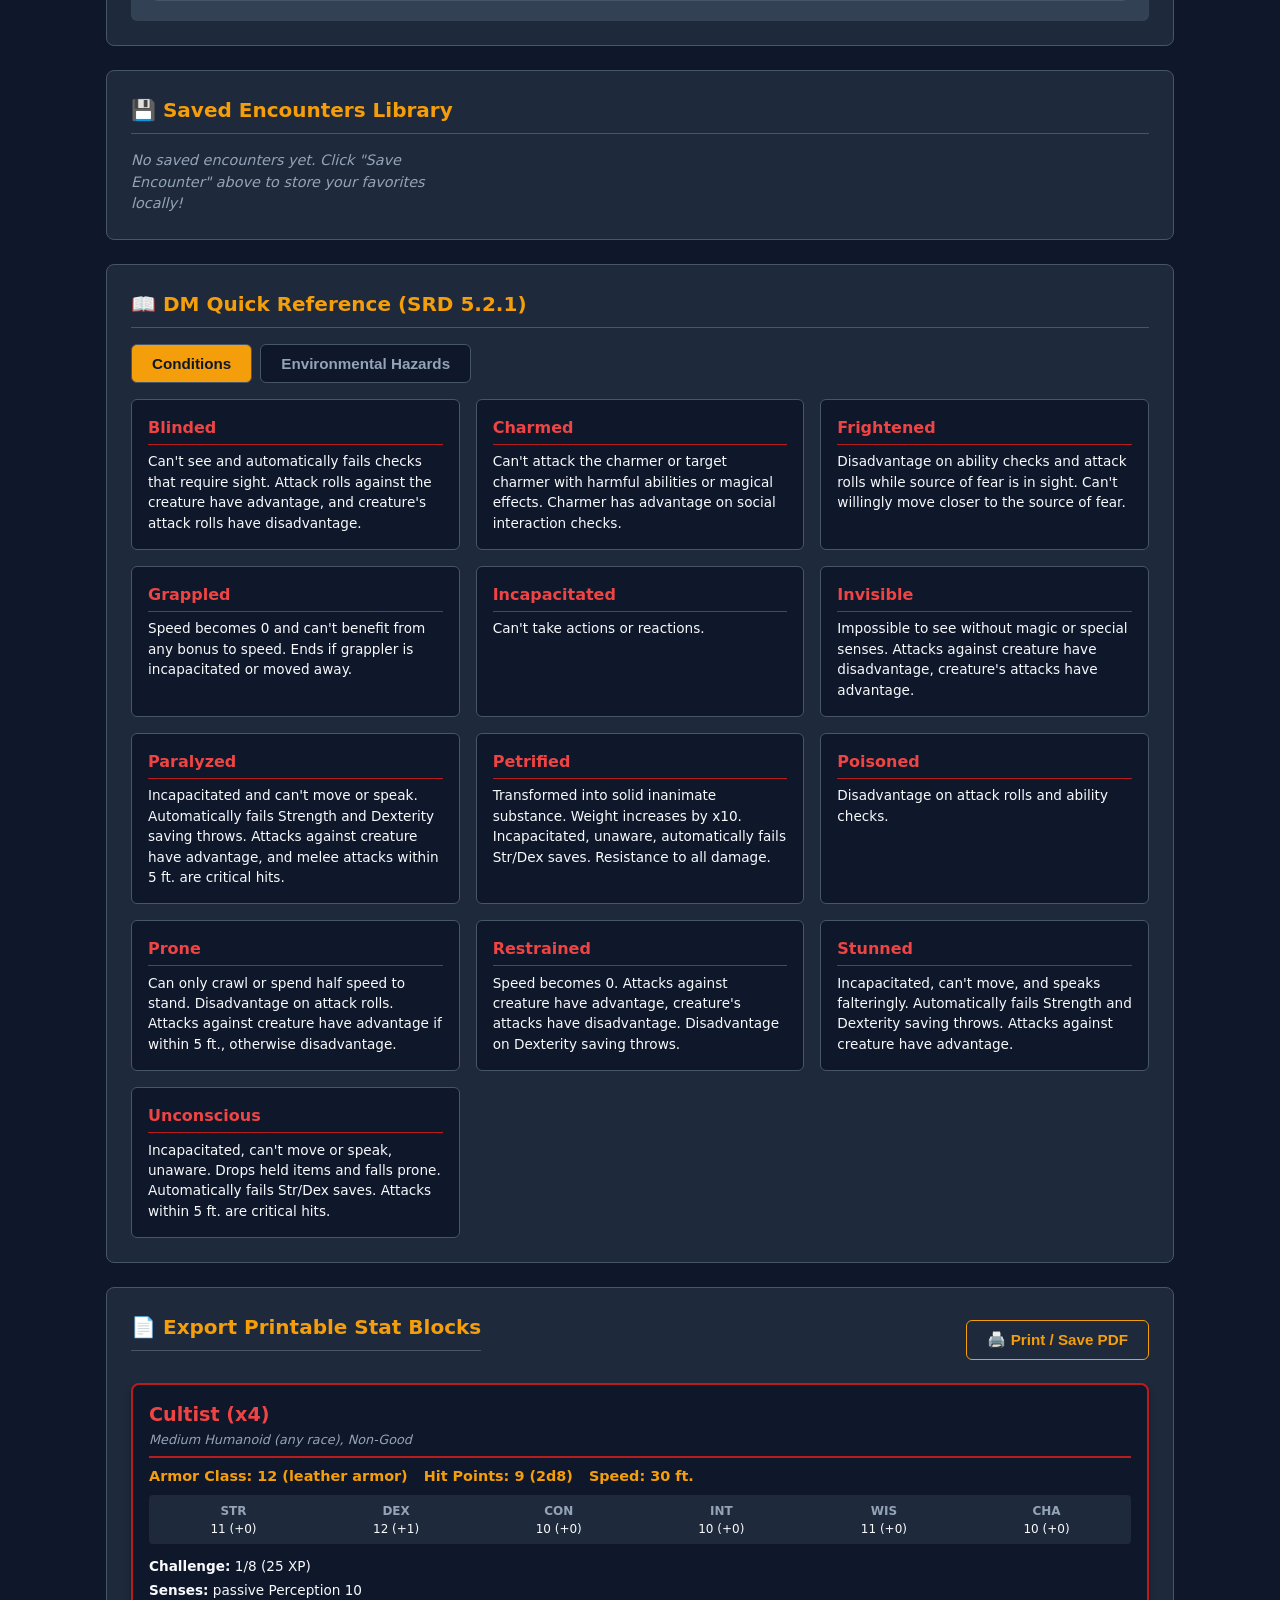
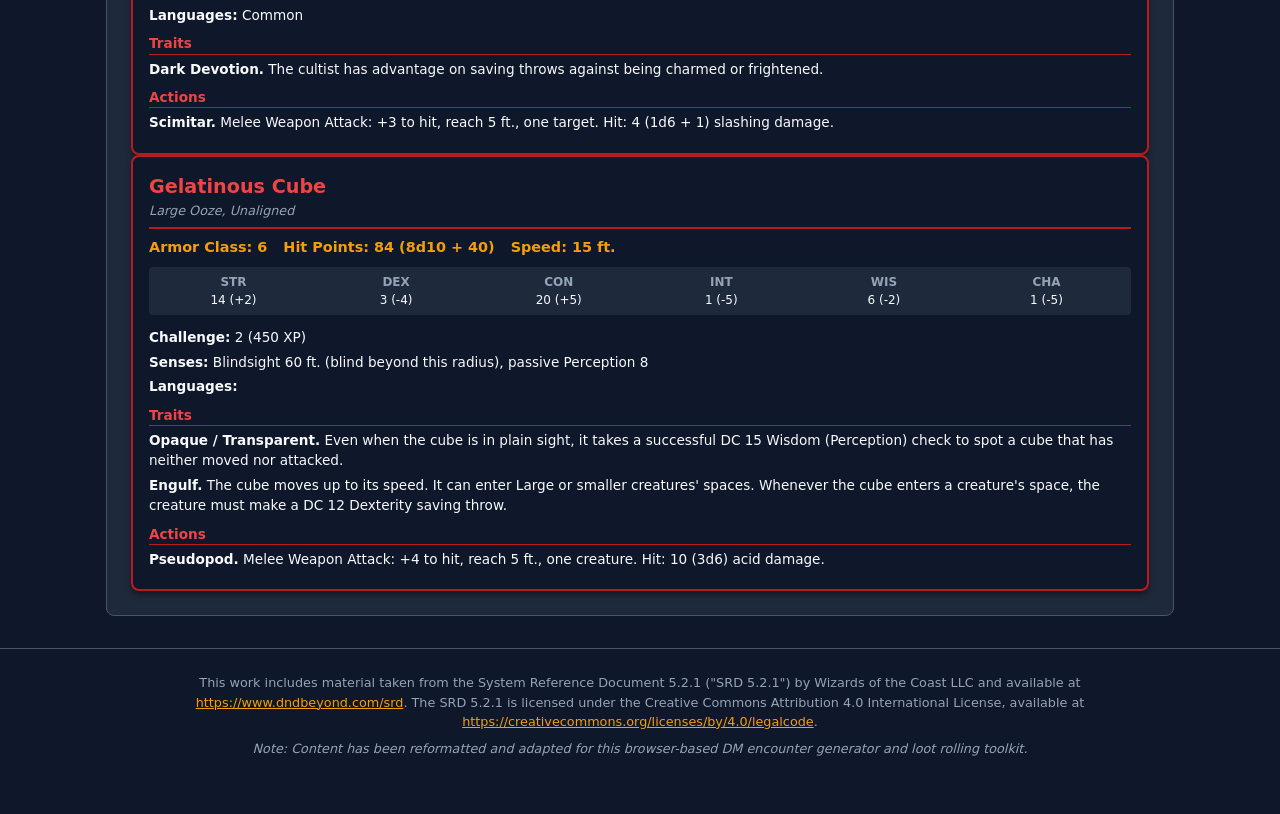
==== commit 8161ec12: "Add DM Quick Dice Roller, Saved Encounters, Quick Ref, and Pro feedback - Implemented Quick Dice Rol" ====
--- a/index.html
+++ b/index.html
@@ -12,6 +12,7 @@
       <div class="brand">
         <h1>⚔️ DM Encounter & Loot Toolkit</h1>
         <span class="badge-srd">SRD 5.2.1 Certified</span>
+        <span id="header-pro-badge" class="badge-pro hidden">⭐ PRO UNLOCKED</span>
       </div>
       <button id="pro-modal-btn" class="btn btn-pro">✨ Pro Unlock</button>
     </div>
@@ -23,6 +24,34 @@
       <span class="ad-label">ADVERTISEMENT</span>
       <p>🎲 Enhance your campaign with SRD-compatible DM tools!</p>
     </div>
+
+    <!-- Quick Dice Roller Toolbar -->
+    <section class="card dice-roller-panel">
+      <div class="dice-header">
+        <h2>🎲 Quick Dice Roller</h2>
+        <button id="clear-dice-log-btn" class="btn btn-secondary btn-sm">Clear History</button>
+      </div>
+      <div class="dice-controls">
+        <div class="dice-btn-group">
+          <button class="btn btn-dice" data-dice="d4">d4</button>
+          <button class="btn btn-dice" data-dice="d6">d6</button>
+          <button class="btn btn-dice" data-dice="d8">d8</button>
+          <button class="btn btn-dice" data-dice="d10">d10</button>
+          <button class="btn btn-dice" data-dice="d12">d12</button>
+          <button class="btn btn-dice btn-d20" data-dice="d20">d20</button>
+          <button class="btn btn-dice" data-dice="d100">d100</button>
+        </div>
+        <div class="dice-modifier-group">
+          <label for="dice-mod">Modifier:</label>
+          <input type="number" id="dice-mod" value="0" class="mod-input">
+          <label for="dice-qty">Qty:</label>
+          <input type="number" id="dice-qty" value="1" min="1" max="20" class="qty-input">
+        </div>
+      </div>
+      <div id="dice-log" class="dice-log">
+        <span class="placeholder-text">Click any die above to roll!</span>
+      </div>
+    </section>
 
     <!-- Generator Control Panel -->
     <section class="card control-panel">
@@ -60,6 +89,10 @@
     <section class="card results-panel" id="encounter-results">
       <div class="results-header">
         <h2>Generated Encounter</h2>
+        <div class="results-actions">
+          <button id="save-encounter-btn" class="btn btn-secondary btn-sm">💾 Save Encounter</button>
+          <button id="copy-text-btn" class="btn btn-secondary btn-sm">📋 Copy Text</button>
+        </div>
         <div class="encounter-summary" id="encounter-summary">
           <!-- Dynamically populated -->
         </div>
@@ -78,6 +111,26 @@
         <div id="loot-output" class="loot-output">
           <p class="placeholder-text">Click "Roll Loot" to generate treasure for this encounter difficulty.</p>
         </div>
+      </div>
+    </section>
+
+    <!-- Saved Encounters Library -->
+    <section class="card saved-encounters-panel">
+      <h2>💾 Saved Encounters Library</h2>
+      <div id="saved-encounters-list" class="saved-list">
+        <p class="placeholder-text">No saved encounters yet. Click "Save Encounter" above to store your favorites locally!</p>
+      </div>
+    </section>
+
+    <!-- DM Quick Reference (Hazards & Conditions) -->
+    <section class="card ref-panel">
+      <h2>📖 DM Quick Reference (SRD 5.2.1)</h2>
+      <div class="ref-tabs">
+        <button id="tab-conditions-btn" class="btn btn-tab active">Conditions</button>
+        <button id="tab-hazards-btn" class="btn btn-tab">Environmental Hazards</button>
+      </div>
+      <div id="ref-content" class="ref-content">
+        <!-- Content dynamically injected -->
       </div>
     </section>
 
@@ -104,8 +157,8 @@
         <p>Unlock advanced DM features using a soft client-side license key (e.g. <code>DM-TOOLKIT-PRO-2025</code> or <code>DM-HERO-PRO</code>):</p>
         <ul>
           <li>Extended Party Size (up to 20 players)</li>
-          <li>Custom Loot Presets</li>
-          <li>Ad-free workspace toggle</li>
+          <li>Pro Bonus Treasure Rolls</li>
+          <li>Ad-free workspace & Header Badge</li>
         </ul>
         <div class="form-group">
           <label for="license-key">License Key</label>
--- a/styles.css
+++ b/styles.css
@@ -108,6 +108,93 @@
   padding-bottom: 0.5rem;
 }
 
+/* Quick Dice Roller */
+.dice-header {
+  display: flex;
+  justify-content: space-between;
+  align-items: center;
+  margin-bottom: 0.75rem;
+}
+
+.dice-controls {
+  display: flex;
+  flex-wrap: wrap;
+  gap: 1rem;
+  align-items: center;
+  background-color: #0f172a;
+  padding: 0.75rem 1rem;
+  border-radius: 6px;
+  border: 1px solid var(--border-color);
+  margin-bottom: 0.75rem;
+}
+
+.dice-btn-group {
+  display: flex;
+  flex-wrap: wrap;
+  gap: 0.4rem;
+}
+
+.btn-dice {
+  background-color: #334155;
+  color: #f8fafc;
+  border: 1px solid #475569;
+  padding: 0.4rem 0.8rem;
+  font-weight: 700;
+  border-radius: 4px;
+}
+
+.btn-dice:hover {
+  background-color: var(--accent-gold);
+  color: #0f172a;
+}
+
+.btn-d20 {
+  background-color: #b91c1c;
+  border-color: #ef4444;
+}
+
+.dice-modifier-group {
+  display: flex;
+  align-items: center;
+  gap: 0.4rem;
+  font-size: 0.85rem;
+  color: var(--text-muted);
+}
+
+.mod-input, .qty-input {
+  width: 50px;
+  padding: 0.3rem;
+  background-color: #1e293b;
+  border: 1px solid var(--border-color);
+  color: #ffffff;
+  border-radius: 4px;
+  text-align: center;
+}
+
+.dice-log {
+  background-color: #0f172a;
+  border: 1px solid var(--border-color);
+  border-radius: 6px;
+  padding: 0.75rem 1rem;
+  min-height: 48px;
+  max-height: 120px;
+  overflow-y: auto;
+  font-family: monospace;
+  font-size: 0.9rem;
+  display: flex;
+  flex-direction: column-reverse;
+  gap: 0.3rem;
+}
+
+.dice-roll-entry {
+  color: #a7f3d0;
+}
+
+.dice-roll-crit {
+  color: #fef08a;
+  font-weight: bold;
+}
+
 /* Form Controls */
 .form-grid {
   display: grid;
@@ -155,6 +242,11 @@
   font-size: 0.95rem;
 }
 
+.btn-sm {
+  padding: 0.35rem 0.75rem;
+  font-size: 0.8rem;
+}
+
 .btn-primary {
   background-color: var(--accent-gold);
   color: #0f172a;
@@ -199,7 +291,7 @@
   color: #0f172a;
 }
 
-/* Encounter Summary & Monster Cards */
+/* Results Actions & Summary */
 .results-header {
   display: flex;
   justify-content: space-between;
@@ -209,6 +301,11 @@
   margin-bottom: 1.25rem;
 }
 
+.results-actions {
+  display: flex;
+  gap: 0.5rem;
+}
+
 .encounter-summary {
   display: flex;
   gap: 1rem;
@@ -217,6 +314,7 @@
   padding: 0.5rem 1rem;
   border-radius: 6px;
   border: 1px solid var(--border-color);
+  width: 100%;
 }
 
 .summary-tag {
@@ -228,6 +326,87 @@
   display: grid;
   grid-template-columns: repeat(auto-fill, minmax(300px, 1fr));
   gap: 1.25rem;
+}
+
+/* Saved Encounters Library */
+.saved-list {
+  display: grid;
+  grid-template-columns: repeat(auto-fill, minmax(280px, 1fr));
+  gap: 1rem;
+}
+
+.saved-card {
+  background-color: #0f172a;
+  border: 1px solid var(--border-color);
+  border-radius: 6px;
+  padding: 1rem;
+  display: flex;
+  flex-direction: column;
+  justify-content: space-between;
+  gap: 0.5rem;
+}
+
+.saved-card-header {
+  display: flex;
+  justify-content: space-between;
+  align-items: center;
+  font-weight: bold;
+  color: var(--accent-gold);
+}
+
+.saved-card-meta {
+  font-size: 0.8rem;
+  color: var(--text-muted);
+}
+
+.saved-card-actions {
+  display: flex;
+  gap: 0.5rem;
+  margin-top: 0.5rem;
+}
+
+/* Quick Reference Section */
+.ref-tabs {
+  display: flex;
+  gap: 0.5rem;
+  margin-bottom: 1rem;
+}
+
+.btn-tab {
+  background-color: #0f172a;
+  color: var(--text-muted);
+  border: 1px solid var(--border-color);
+}
+
+.btn-tab.active {
+  background-color: var(--accent-gold);
+  color: #0f172a;
+  font-weight: bold;
+}
+
+.ref-grid {
+  display: grid;
+  grid-template-columns: repeat(auto-fill, minmax(280px, 1fr));
+  gap: 1rem;
+}
+
+.ref-card {
+  background-color: #0f172a;
+  border: 1px solid var(--border-color);
+  border-radius: 6px;
+  padding: 1rem;
+}
+
+.ref-card h4 {
+  color: #ef4444;
+  margin-bottom: 0.4rem;
+  border-bottom: 1px solid #b91c1c;
+  padding-bottom: 0.25rem;
+}
+
+.ref-card p {
+  font-size: 0.85rem;
+  color: var(--text-primary);
 }
 
 /* Monster Stat Card */
@@ -310,10 +489,10 @@
   padding: 1rem;
 }
 
-.loot-item-list {
-  list-style-type: square;
-  padding-left: 1.25rem;
-  margin-top: 0.5rem;
+.placeholder-text {
+  color: var(--text-muted);
+  font-style: italic;
+  font-size: 0.9rem;
 }
 
 /* Print Panel */
@@ -411,7 +590,7 @@
     color: #000000 !important;
   }
 
-  .app-header, .ad-banner, .control-panel, .loot-section, .print-header, .app-footer, .btn {
+  .app-header, .ad-banner, .dice-roller-panel, .control-panel, .saved-encounters-panel, .ref-panel, .loot-section, .print-header, .app-footer, .btn, .results-actions {
     display: none !important;
   }
 
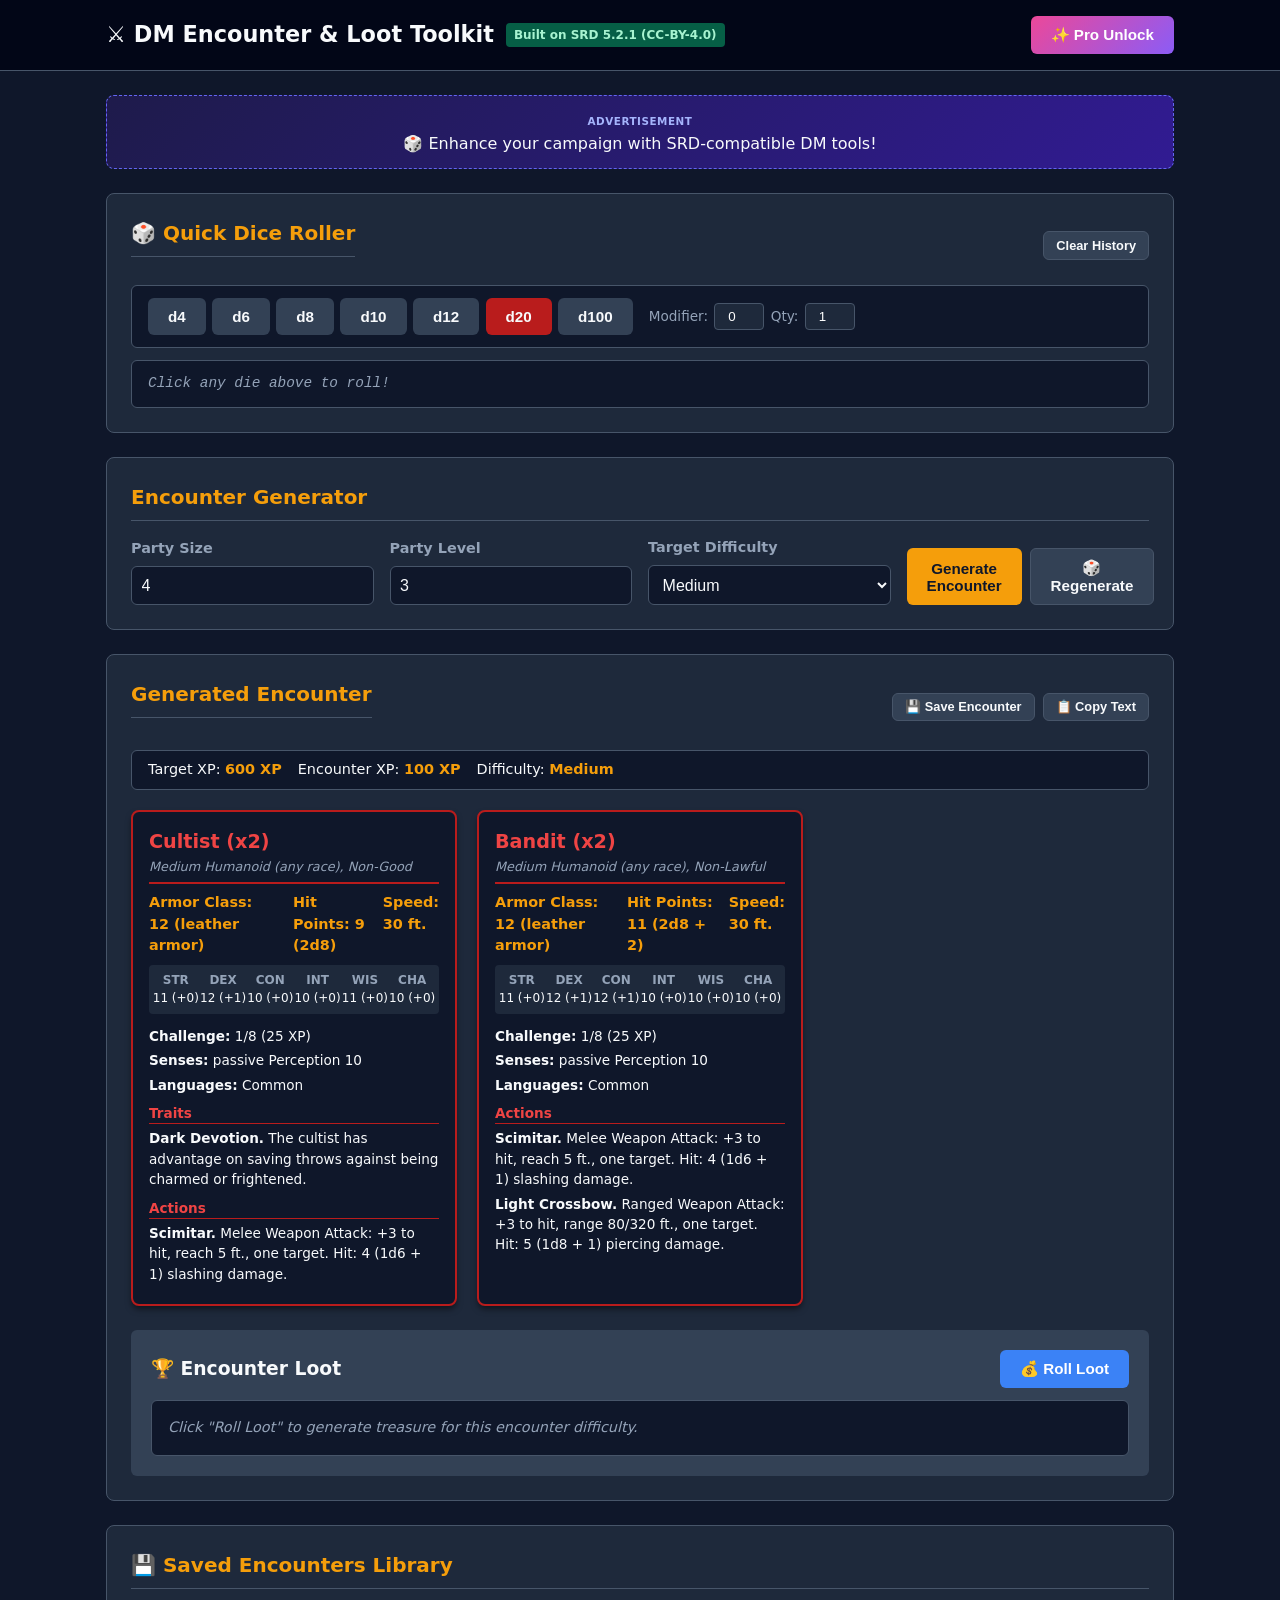
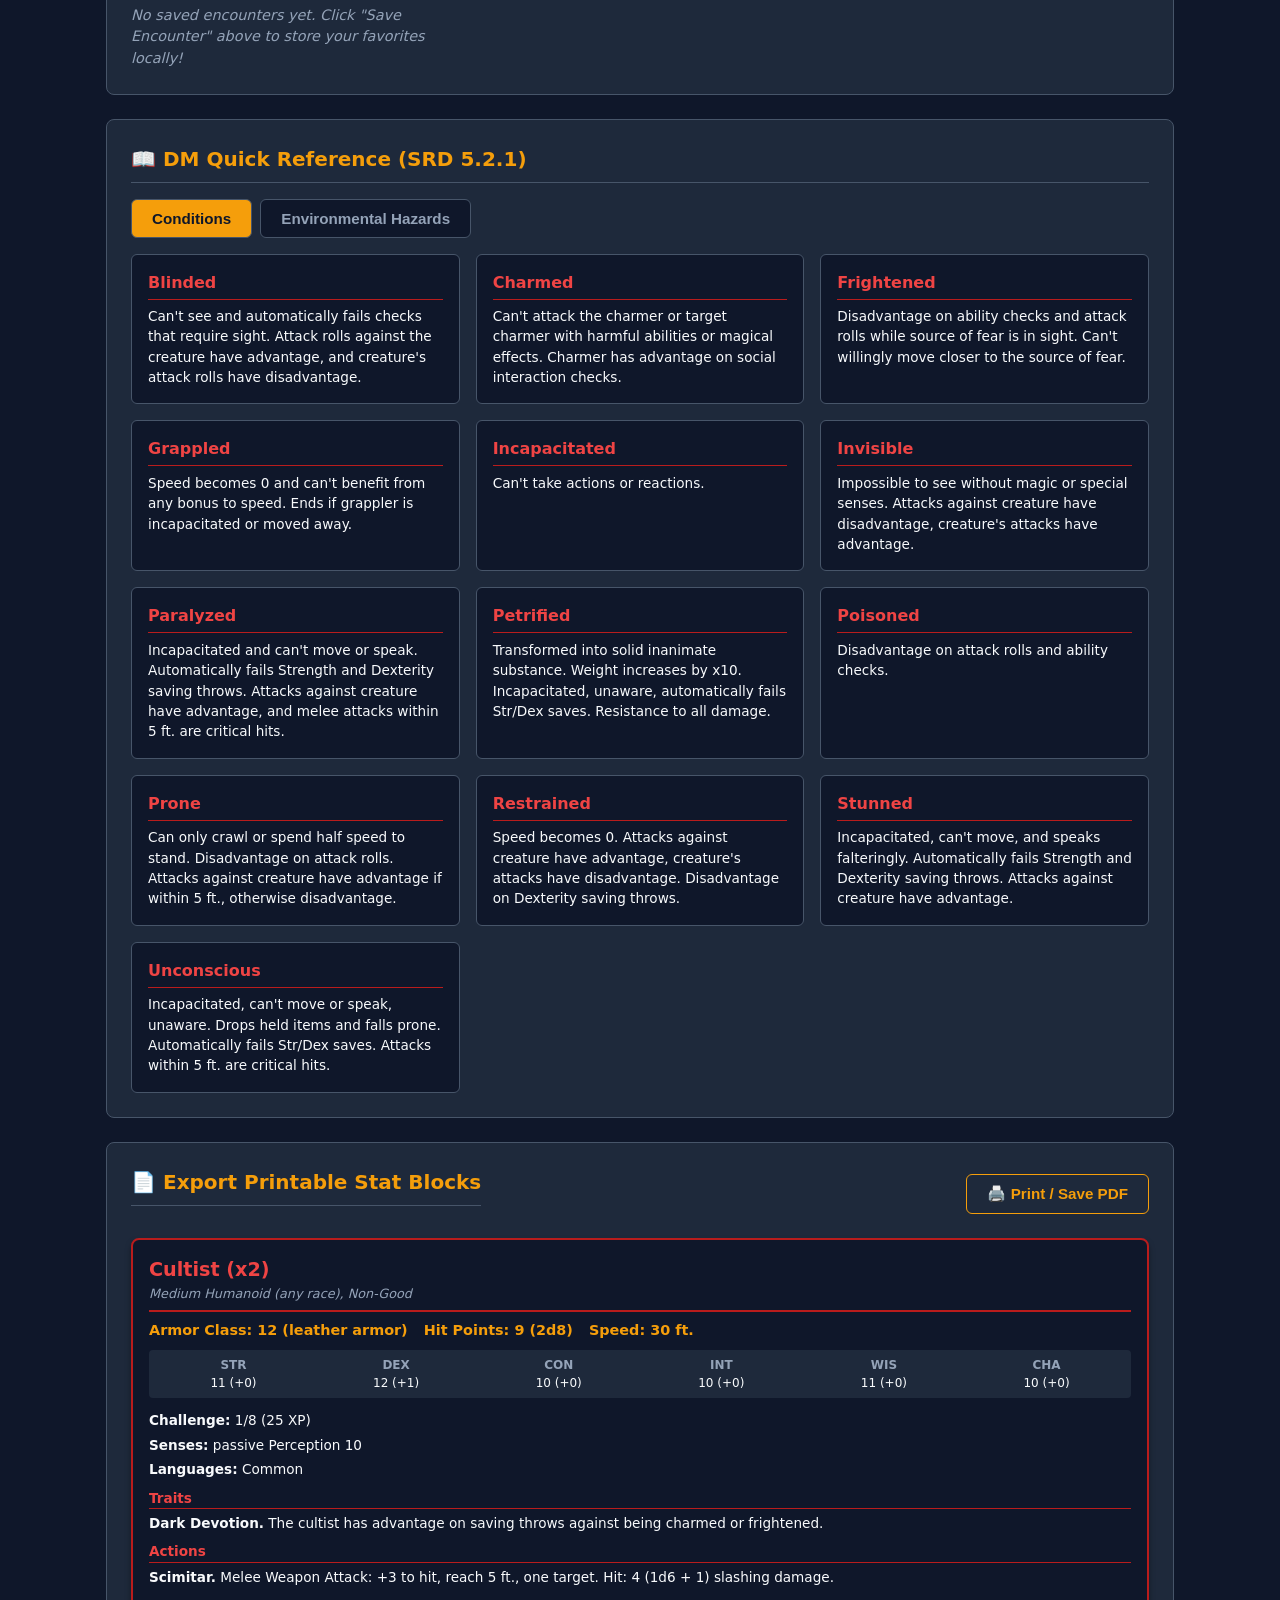
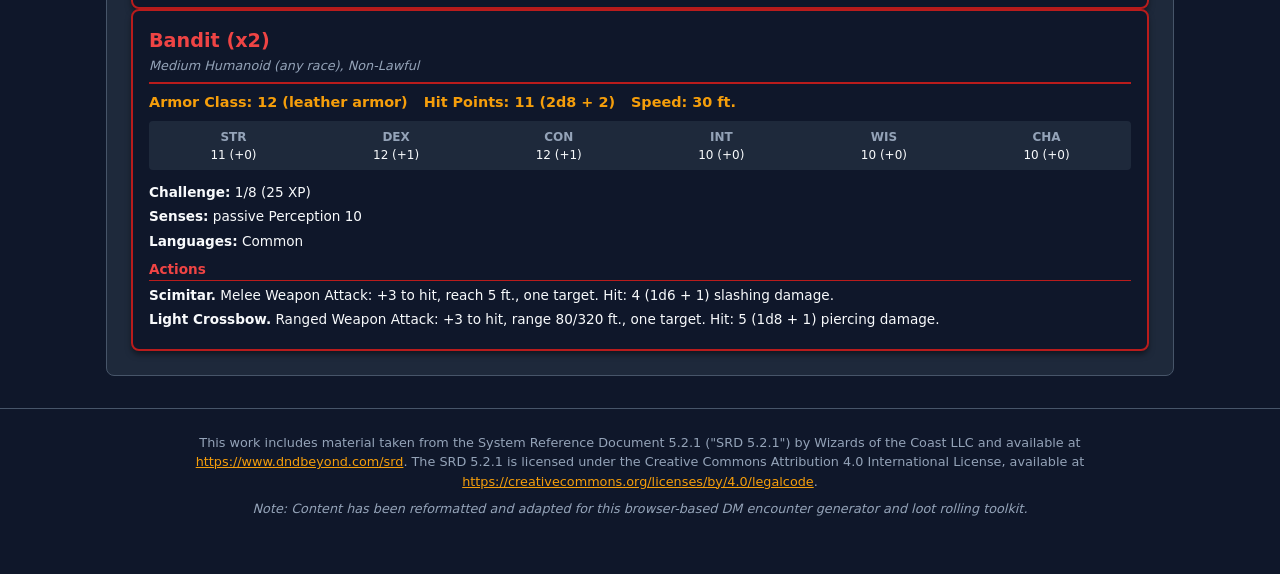
==== commit 5a79303c: "Sanitize API tokens, soften SRD badge, and add MIT LICENSE - Sanitized config.json by removing expos" ====
--- a/index.html
+++ b/index.html
@@ -11,7 +11,7 @@
     <div class="container header-container">
       <div class="brand">
         <h1>⚔️ DM Encounter & Loot Toolkit</h1>
-        <span class="badge-srd">SRD 5.2.1 Certified</span>
+        <span class="badge-srd">Built on SRD 5.2.1 (CC-BY-4.0)</span>
         <span id="header-pro-badge" class="badge-pro hidden">⭐ PRO UNLOCKED</span>
       </div>
       <button id="pro-modal-btn" class="btn btn-pro">✨ Pro Unlock</button>
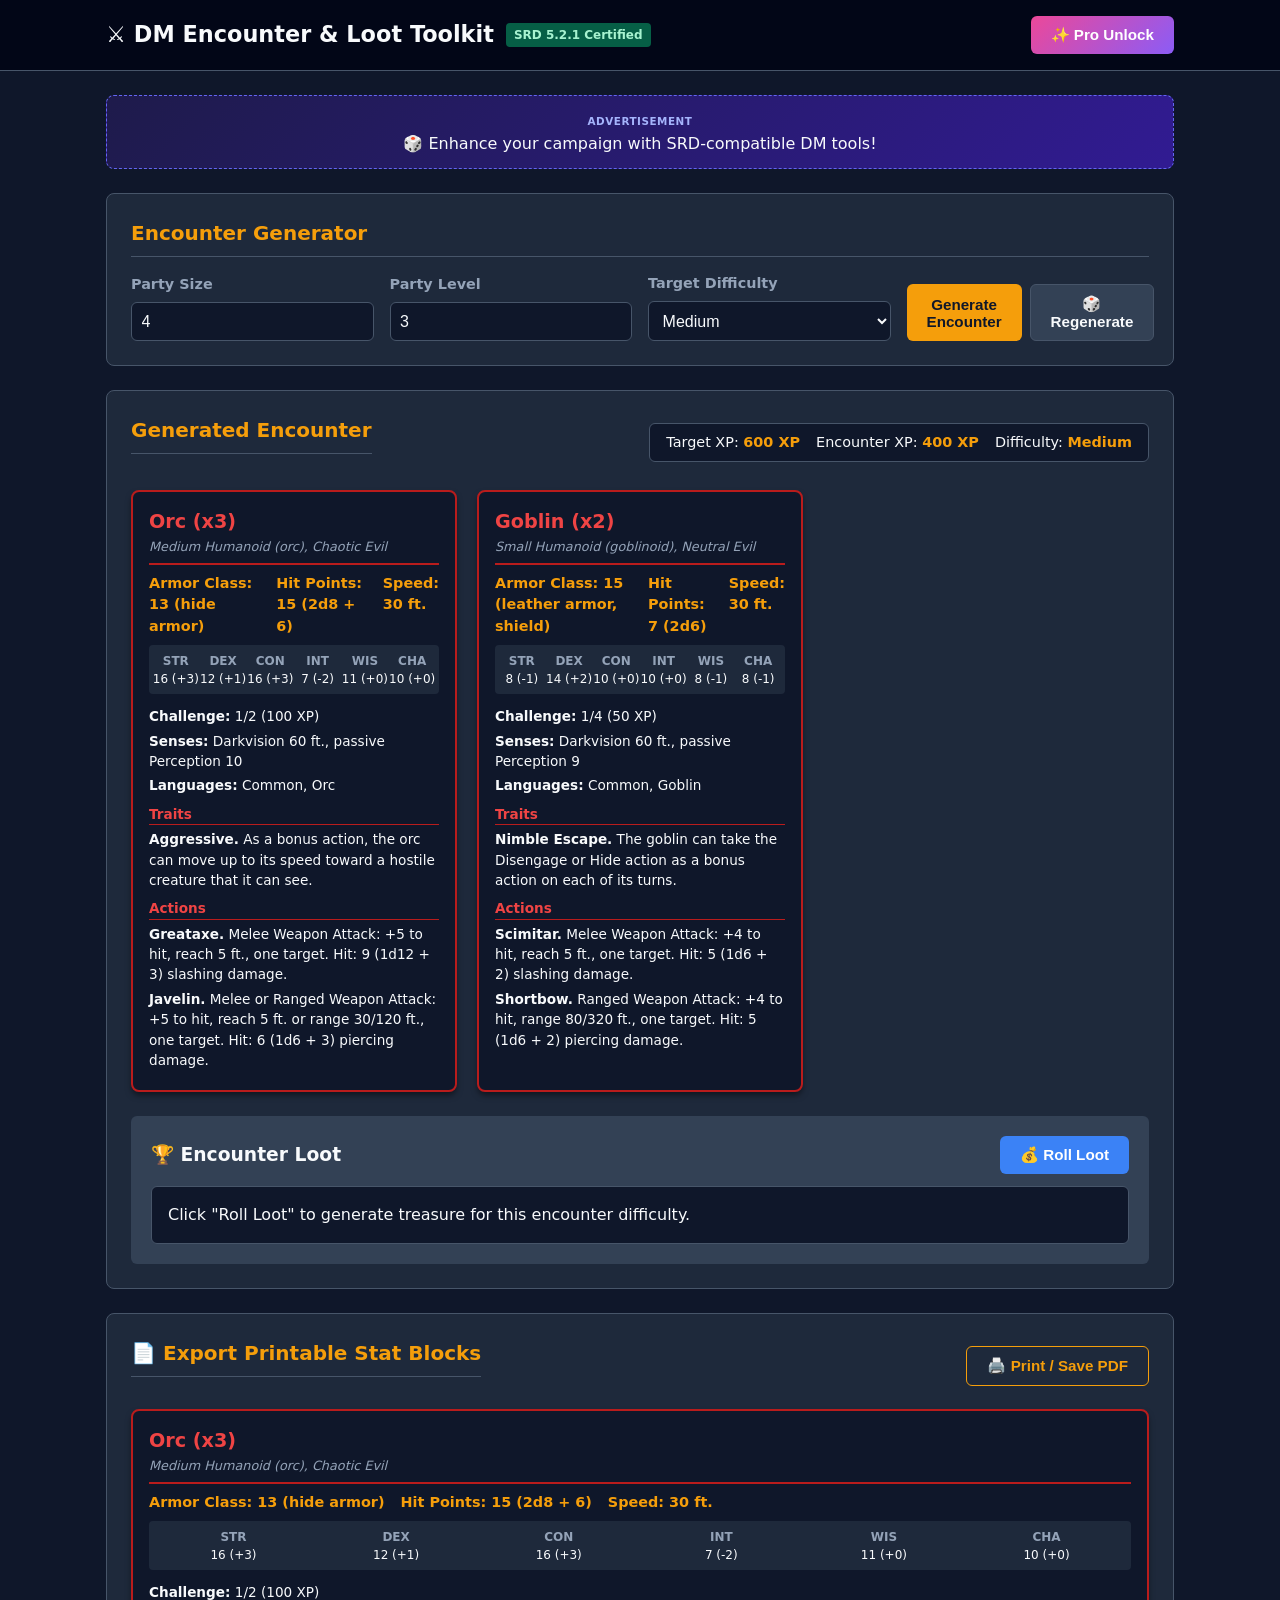
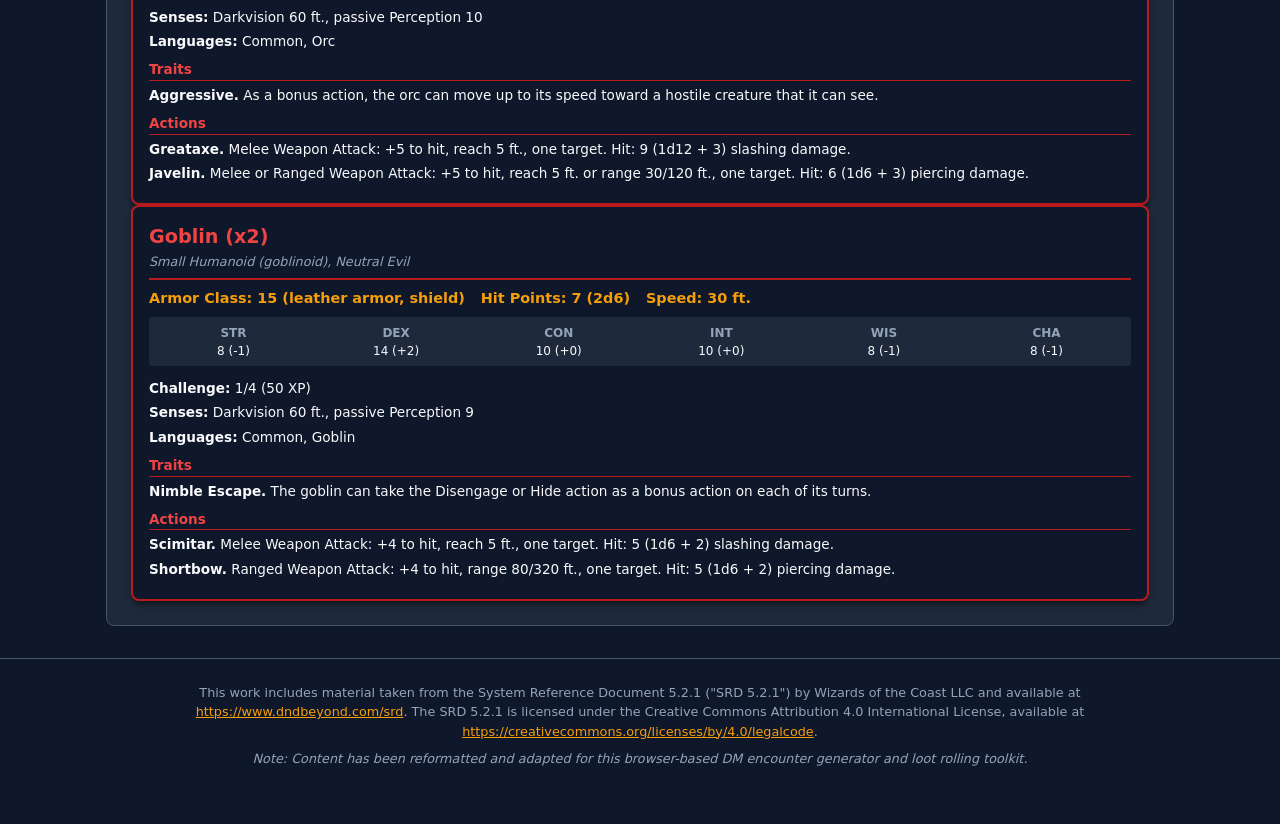
==== commit 0296ac27: "fix: configure github-pages environment in deployment workflow Co-authored-by: cbw29512 <47126691+cb" ====
--- a/index.html
+++ b/index.html
@@ -11,8 +11,7 @@
     <div class="container header-container">
       <div class="brand">
         <h1>⚔️ DM Encounter & Loot Toolkit</h1>
-        <span class="badge-srd">Built on SRD 5.2.1 (CC-BY-4.0)</span>
-        <span id="header-pro-badge" class="badge-pro hidden">⭐ PRO UNLOCKED</span>
+        <span class="badge-srd">SRD 5.2.1 Certified</span>
       </div>
       <button id="pro-modal-btn" class="btn btn-pro">✨ Pro Unlock</button>
     </div>
@@ -24,34 +23,6 @@
       <span class="ad-label">ADVERTISEMENT</span>
       <p>🎲 Enhance your campaign with SRD-compatible DM tools!</p>
     </div>
-
-    <!-- Quick Dice Roller Toolbar -->
-    <section class="card dice-roller-panel">
-      <div class="dice-header">
-        <h2>🎲 Quick Dice Roller</h2>
-        <button id="clear-dice-log-btn" class="btn btn-secondary btn-sm">Clear History</button>
-      </div>
-      <div class="dice-controls">
-        <div class="dice-btn-group">
-          <button class="btn btn-dice" data-dice="d4">d4</button>
-          <button class="btn btn-dice" data-dice="d6">d6</button>
-          <button class="btn btn-dice" data-dice="d8">d8</button>
-          <button class="btn btn-dice" data-dice="d10">d10</button>
-          <button class="btn btn-dice" data-dice="d12">d12</button>
-          <button class="btn btn-dice btn-d20" data-dice="d20">d20</button>
-          <button class="btn btn-dice" data-dice="d100">d100</button>
-        </div>
-        <div class="dice-modifier-group">
-          <label for="dice-mod">Modifier:</label>
-          <input type="number" id="dice-mod" value="0" class="mod-input">
-          <label for="dice-qty">Qty:</label>
-          <input type="number" id="dice-qty" value="1" min="1" max="20" class="qty-input">
-        </div>
-      </div>
-      <div id="dice-log" class="dice-log">
-        <span class="placeholder-text">Click any die above to roll!</span>
-      </div>
-    </section>
 
     <!-- Generator Control Panel -->
     <section class="card control-panel">
@@ -89,10 +60,6 @@
     <section class="card results-panel" id="encounter-results">
       <div class="results-header">
         <h2>Generated Encounter</h2>
-        <div class="results-actions">
-          <button id="save-encounter-btn" class="btn btn-secondary btn-sm">💾 Save Encounter</button>
-          <button id="copy-text-btn" class="btn btn-secondary btn-sm">📋 Copy Text</button>
-        </div>
         <div class="encounter-summary" id="encounter-summary">
           <!-- Dynamically populated -->
         </div>
@@ -111,26 +78,6 @@
         <div id="loot-output" class="loot-output">
           <p class="placeholder-text">Click "Roll Loot" to generate treasure for this encounter difficulty.</p>
         </div>
-      </div>
-    </section>
-
-    <!-- Saved Encounters Library -->
-    <section class="card saved-encounters-panel">
-      <h2>💾 Saved Encounters Library</h2>
-      <div id="saved-encounters-list" class="saved-list">
-        <p class="placeholder-text">No saved encounters yet. Click "Save Encounter" above to store your favorites locally!</p>
-      </div>
-    </section>
-
-    <!-- DM Quick Reference (Hazards & Conditions) -->
-    <section class="card ref-panel">
-      <h2>📖 DM Quick Reference (SRD 5.2.1)</h2>
-      <div class="ref-tabs">
-        <button id="tab-conditions-btn" class="btn btn-tab active">Conditions</button>
-        <button id="tab-hazards-btn" class="btn btn-tab">Environmental Hazards</button>
-      </div>
-      <div id="ref-content" class="ref-content">
-        <!-- Content dynamically injected -->
       </div>
     </section>
 
@@ -157,8 +104,8 @@
         <p>Unlock advanced DM features using a soft client-side license key (e.g. <code>DM-TOOLKIT-PRO-2025</code> or <code>DM-HERO-PRO</code>):</p>
         <ul>
           <li>Extended Party Size (up to 20 players)</li>
-          <li>Pro Bonus Treasure Rolls</li>
-          <li>Ad-free workspace & Header Badge</li>
+          <li>Custom Loot Presets</li>
+          <li>Ad-free workspace toggle</li>
         </ul>
         <div class="form-group">
           <label for="license-key">License Key</label>
--- a/styles.css
+++ b/styles.css
@@ -108,93 +108,6 @@
   padding-bottom: 0.5rem;
 }
 
-/* Quick Dice Roller */
-.dice-header {
-  display: flex;
-  justify-content: space-between;
-  align-items: center;
-  margin-bottom: 0.75rem;
-}
-
-.dice-controls {
-  display: flex;
-  flex-wrap: wrap;
-  gap: 1rem;
-  align-items: center;
-  background-color: #0f172a;
-  padding: 0.75rem 1rem;
-  border-radius: 6px;
-  border: 1px solid var(--border-color);
-  margin-bottom: 0.75rem;
-}
-
-.dice-btn-group {
-  display: flex;
-  flex-wrap: wrap;
-  gap: 0.4rem;
-}
-
-.btn-dice {
-  background-color: #334155;
-  color: #f8fafc;
-  border: 1px solid #475569;
-  padding: 0.4rem 0.8rem;
-  font-weight: 700;
-  border-radius: 4px;
-}
-
-.btn-dice:hover {
-  background-color: var(--accent-gold);
-  color: #0f172a;
-}
-
-.btn-d20 {
-  background-color: #b91c1c;
-  border-color: #ef4444;
-}
-
-.dice-modifier-group {
-  display: flex;
-  align-items: center;
-  gap: 0.4rem;
-  font-size: 0.85rem;
-  color: var(--text-muted);
-}
-
-.mod-input, .qty-input {
-  width: 50px;
-  padding: 0.3rem;
-  background-color: #1e293b;
-  border: 1px solid var(--border-color);
-  color: #ffffff;
-  border-radius: 4px;
-  text-align: center;
-}
-
-.dice-log {
-  background-color: #0f172a;
-  border: 1px solid var(--border-color);
-  border-radius: 6px;
-  padding: 0.75rem 1rem;
-  min-height: 48px;
-  max-height: 120px;
-  overflow-y: auto;
-  font-family: monospace;
-  font-size: 0.9rem;
-  display: flex;
-  flex-direction: column-reverse;
-  gap: 0.3rem;
-}
-
-.dice-roll-entry {
-  color: #a7f3d0;
-}
-
-.dice-roll-crit {
-  color: #fef08a;
-  font-weight: bold;
-}
-
 /* Form Controls */
 .form-grid {
   display: grid;
@@ -242,11 +155,6 @@
   font-size: 0.95rem;
 }
 
-.btn-sm {
-  padding: 0.35rem 0.75rem;
-  font-size: 0.8rem;
-}
-
 .btn-primary {
   background-color: var(--accent-gold);
   color: #0f172a;
@@ -291,7 +199,7 @@
   color: #0f172a;
 }
 
-/* Results Actions & Summary */
+/* Encounter Summary & Monster Cards */
 .results-header {
   display: flex;
   justify-content: space-between;
@@ -299,11 +207,6 @@
   flex-wrap: wrap;
   gap: 1rem;
   margin-bottom: 1.25rem;
-}
-
-.results-actions {
-  display: flex;
-  gap: 0.5rem;
 }
 
 .encounter-summary {
@@ -314,7 +217,6 @@
   padding: 0.5rem 1rem;
   border-radius: 6px;
   border: 1px solid var(--border-color);
-  width: 100%;
 }
 
 .summary-tag {
@@ -326,87 +228,6 @@
   display: grid;
   grid-template-columns: repeat(auto-fill, minmax(300px, 1fr));
   gap: 1.25rem;
-}
-
-/* Saved Encounters Library */
-.saved-list {
-  display: grid;
-  grid-template-columns: repeat(auto-fill, minmax(280px, 1fr));
-  gap: 1rem;
-}
-
-.saved-card {
-  background-color: #0f172a;
-  border: 1px solid var(--border-color);
-  border-radius: 6px;
-  padding: 1rem;
-  display: flex;
-  flex-direction: column;
-  justify-content: space-between;
-  gap: 0.5rem;
-}
-
-.saved-card-header {
-  display: flex;
-  justify-content: space-between;
-  align-items: center;
-  font-weight: bold;
-  color: var(--accent-gold);
-}
-
-.saved-card-meta {
-  font-size: 0.8rem;
-  color: var(--text-muted);
-}
-
-.saved-card-actions {
-  display: flex;
-  gap: 0.5rem;
-  margin-top: 0.5rem;
-}
-
-/* Quick Reference Section */
-.ref-tabs {
-  display: flex;
-  gap: 0.5rem;
-  margin-bottom: 1rem;
-}
-
-.btn-tab {
-  background-color: #0f172a;
-  color: var(--text-muted);
-  border: 1px solid var(--border-color);
-}
-
-.btn-tab.active {
-  background-color: var(--accent-gold);
-  color: #0f172a;
-  font-weight: bold;
-}
-
-.ref-grid {
-  display: grid;
-  grid-template-columns: repeat(auto-fill, minmax(280px, 1fr));
-  gap: 1rem;
-}
-
-.ref-card {
-  background-color: #0f172a;
-  border: 1px solid var(--border-color);
-  border-radius: 6px;
-  padding: 1rem;
-}
-
-.ref-card h4 {
-  color: #ef4444;
-  margin-bottom: 0.4rem;
-  border-bottom: 1px solid #b91c1c;
-  padding-bottom: 0.25rem;
-}
-
-.ref-card p {
-  font-size: 0.85rem;
-  color: var(--text-primary);
 }
 
 /* Monster Stat Card */
@@ -489,10 +310,10 @@
   padding: 1rem;
 }
 
-.placeholder-text {
-  color: var(--text-muted);
-  font-style: italic;
-  font-size: 0.9rem;
+.loot-item-list {
+  list-style-type: square;
+  padding-left: 1.25rem;
+  margin-top: 0.5rem;
 }
 
 /* Print Panel */
@@ -590,7 +411,7 @@
     color: #000000 !important;
   }
 
-  .app-header, .ad-banner, .dice-roller-panel, .control-panel, .saved-encounters-panel, .ref-panel, .loot-section, .print-header, .app-footer, .btn, .results-actions {
+  .app-header, .ad-banner, .control-panel, .loot-section, .print-header, .app-footer, .btn {
     display: none !important;
   }
 
